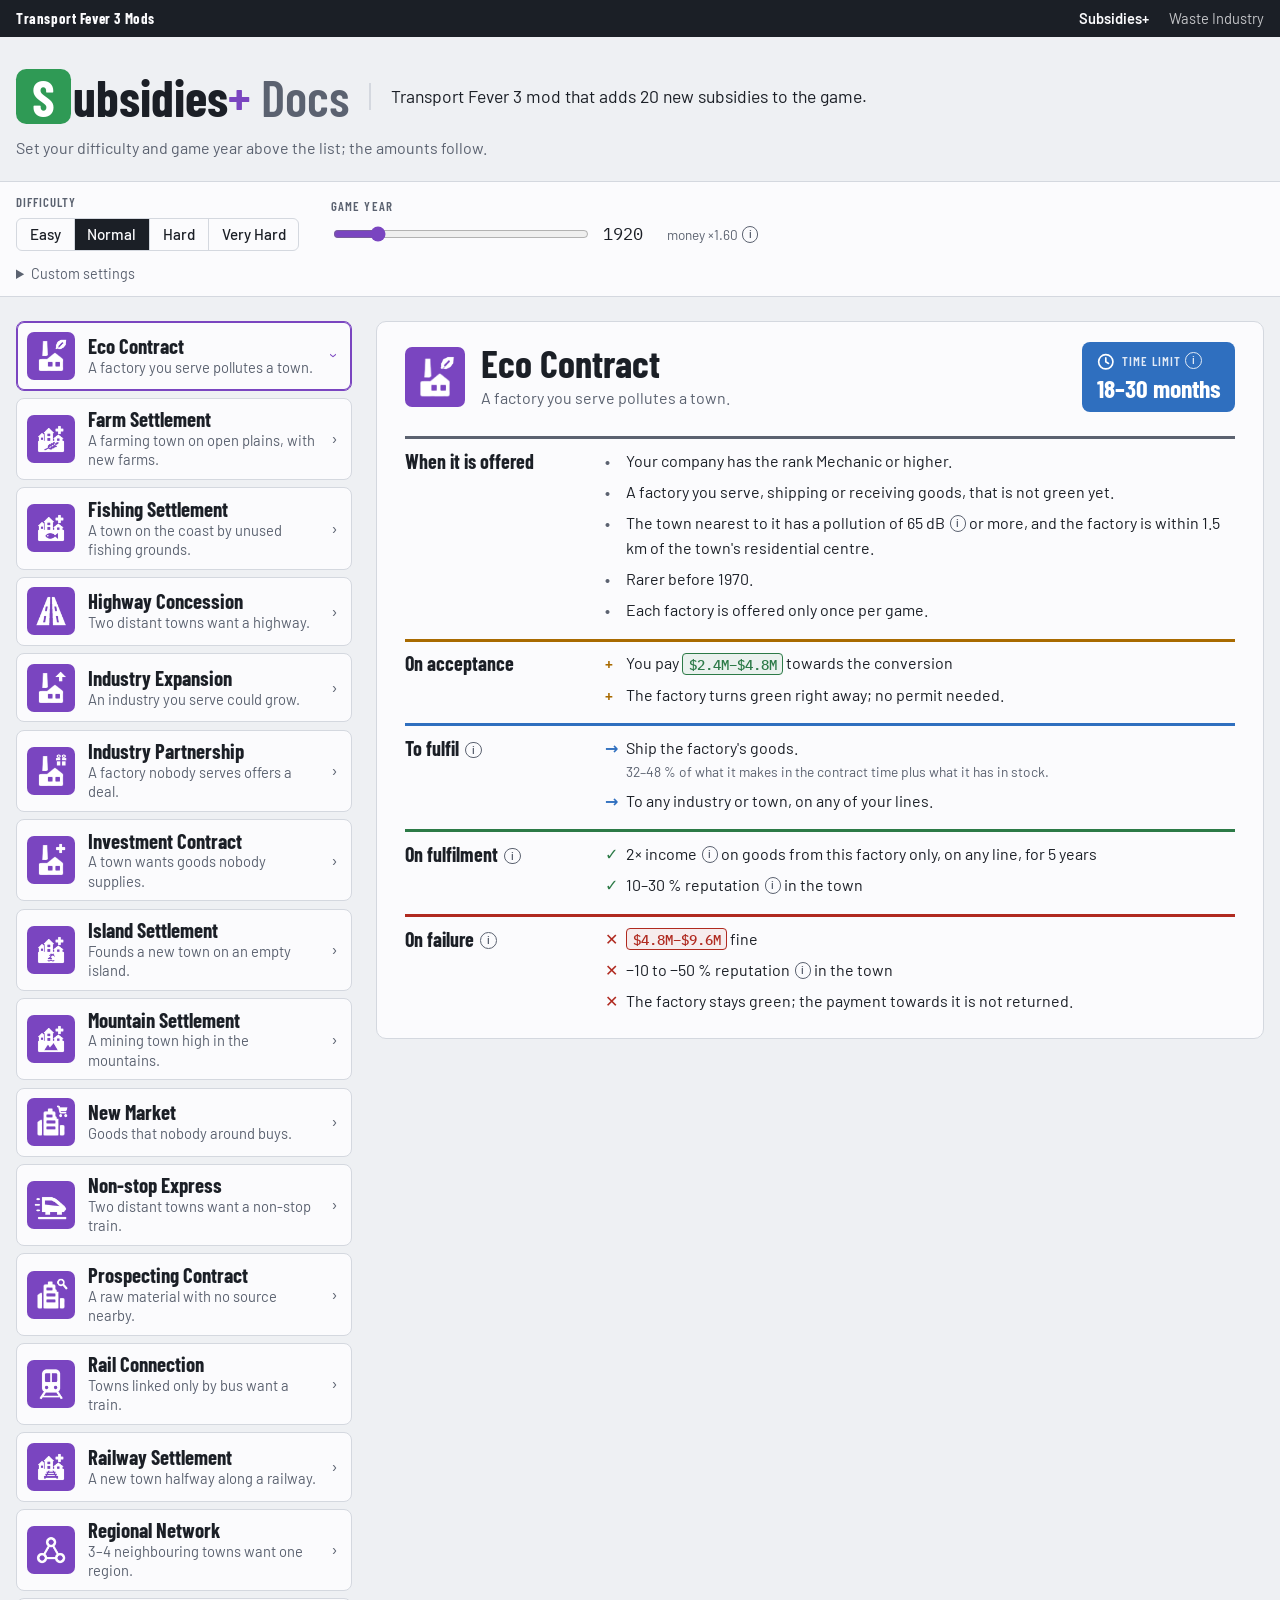
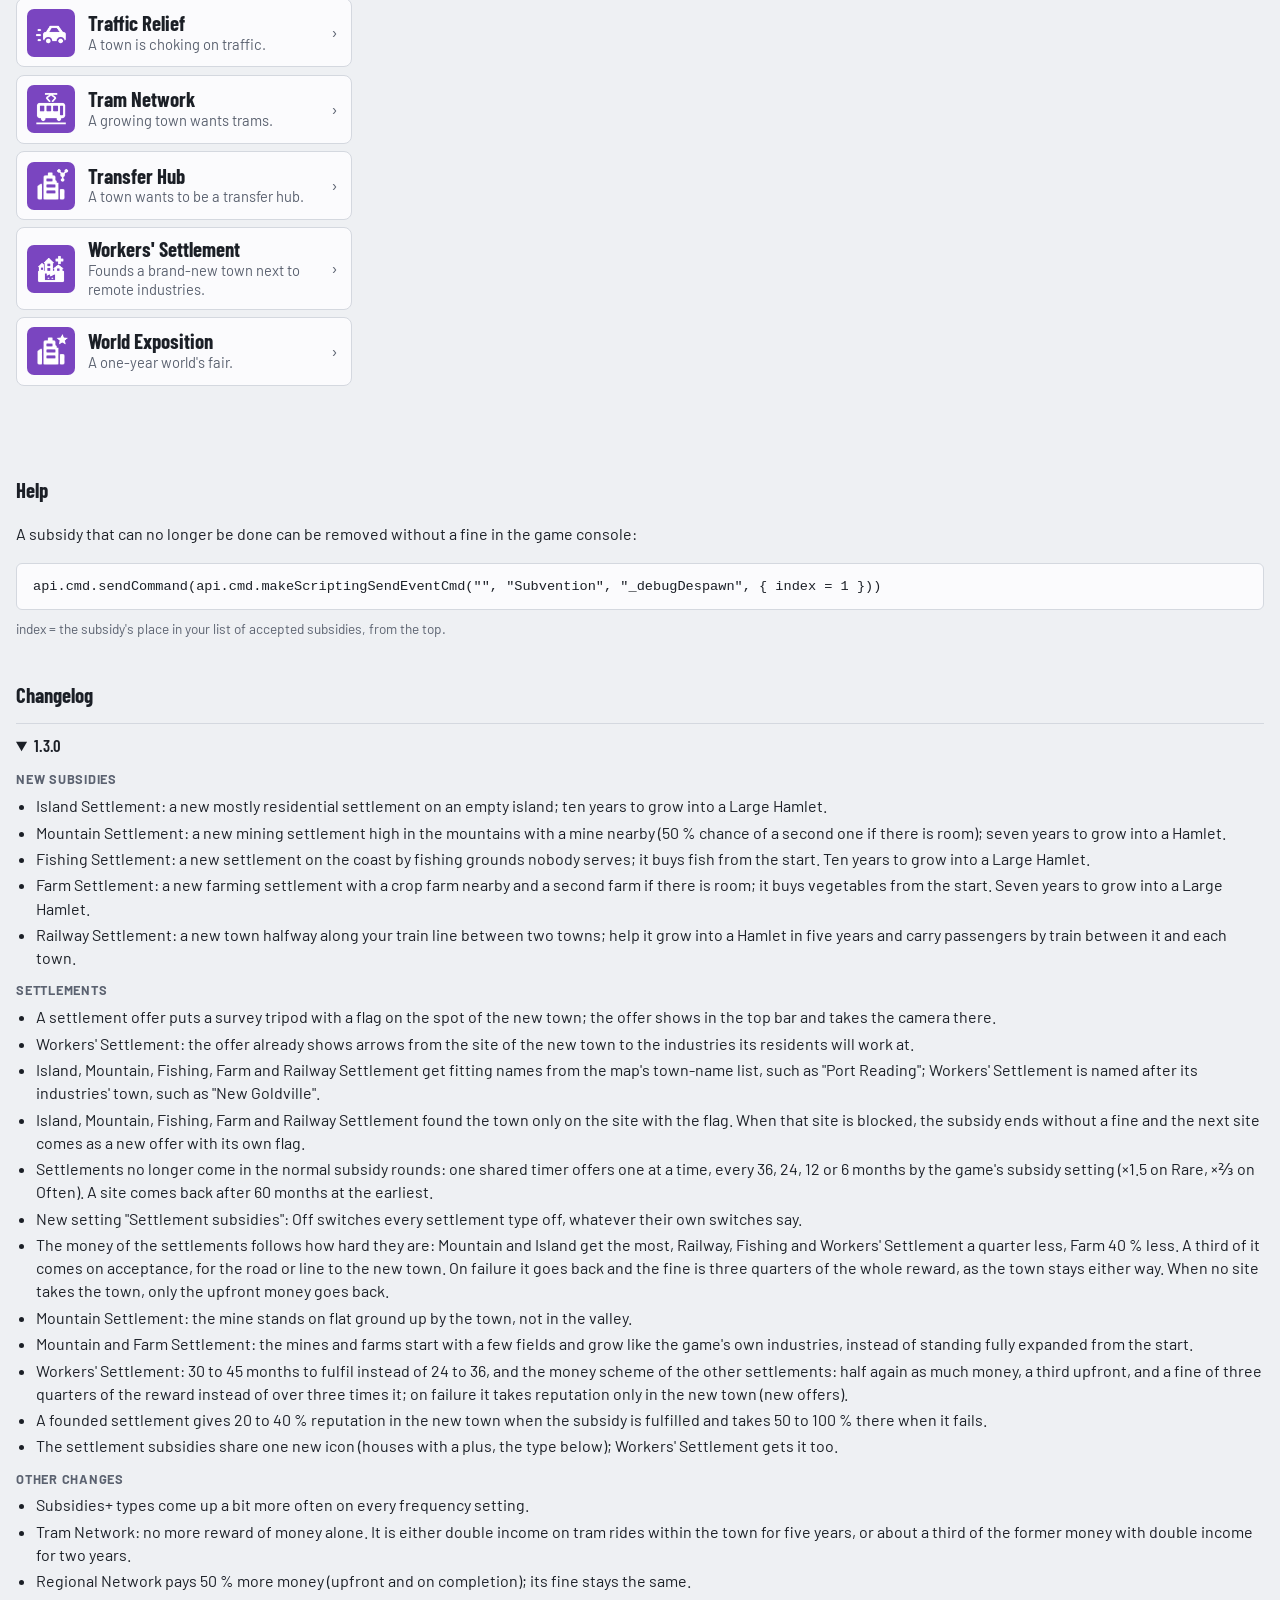
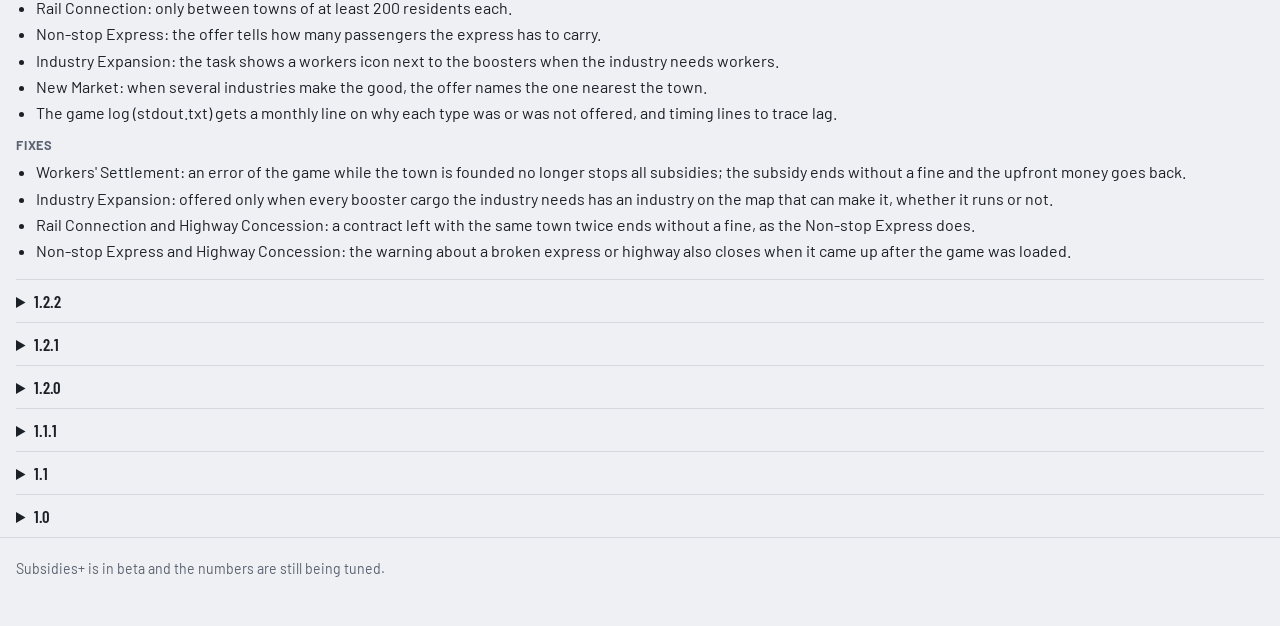
==== subsidies-plus/index.html @ a9b1219b "Subsidies+ guide: shorter texts, settlement rules as shared parts, changelog 1.3.0 tightened" ====
<!doctype html>
<html lang="en">
<head>
<meta charset="utf-8">
<meta name="viewport" content="width=device-width, initial-scale=1, viewport-fit=cover">
<style>body { margin: 0; } [hidden] { display: none !important; }</style>
<title>Subsidies+ Docs</title>
<meta name="claude:viewport-fit-sides" content="cover">
<link rel="icon" href="data:image/svg+xml,%3Csvg xmlns='http://www.w3.org/2000/svg' viewBox='0 0 64 64'%3E%3Crect width='64' height='64' rx='12' fill='%232f9a55'/%3E%3Ctext x='32' y='49' text-anchor='middle' font-family='Arial Narrow,Arial,sans-serif' font-weight='700' font-size='48' fill='%23ffffff'%3ES%3C/text%3E%3C/svg%3E">
<link rel="preconnect" href="https://fonts.googleapis.com">
<link rel="preconnect" href="https://fonts.gstatic.com" crossorigin>
<link rel="stylesheet" href="https://fonts.googleapis.com/css2?family=Barlow+Condensed:wght@600;700&family=Barlow:wght@400;500;600&family=IBM+Plex+Mono:wght@400;500&display=swap">
<style>
/* Shared look of the darthbane426 TF3 mod pages: colours, type, settings bar, tiles with details, sections,
   tips, tables, footer. build.py puts this file into every page template; each page adds its own rules after it. */
:root {
  --paper: #eef0f3;
  --panel: #fbfbfd;
  --ink: #1b1f26;
  --muted: #5b6270;
  --rule: #d4d8df;
  --tile: #7a45c0;
  --tile-ink: #ffffff;
  --task: #2f6fbf;
  --upfront: #a86a00;
  --subsidy: #2f9a55;
  --logo-bg: #2f9a55;
  --good: #2c7a47;
  --bad: #b02a20;
  --band-warn: rgba(168, 106, 0, 0.08);
  --money-bg: rgba(44, 122, 71, 0.08);
  --fine-bg: rgba(176, 42, 32, 0.07);
  --display: "Barlow Condensed", "Arial Narrow", "Roboto Condensed", sans-serif;
  --body: "Barlow", "Segoe UI", system-ui, sans-serif;
  --mono: "IBM Plex Mono", ui-monospace, "Cascadia Mono", Consolas, monospace;
}
@media (prefers-color-scheme: dark) {
  :root:not([data-theme="light"]) {
    --paper: #16191e; --panel: #20242b; --ink: #eceef1; --muted: #a3aab5; --rule: #323844;
    --tile: #8a55d2; --tile-ink: #ffffff; --task: #5c9ce6; --upfront: #f3b034; --subsidy: #60be78; --logo-bg: #3aa863; --good: #60be78; --bad: #e25656;
    --band-warn: rgba(243, 176, 52, 0.1); --money-bg: rgba(96, 190, 120, 0.12); --fine-bg: rgba(226, 86, 86, 0.12);
    color-scheme: dark;
  }
}
:root[data-theme="dark"] {
  --paper: #16191e; --panel: #20242b; --ink: #eceef1; --muted: #a3aab5; --rule: #323844;
  --tile: #8a55d2; --tile-ink: #ffffff; --task: #5c9ce6; --upfront: #f3b034; --subsidy: #60be78; --logo-bg: #3aa863; --good: #60be78; --bad: #e25656;
  --band-warn: rgba(243, 176, 52, 0.1); --money-bg: rgba(96, 190, 120, 0.12); --fine-bg: rgba(226, 86, 86, 0.12);
  color-scheme: dark;
}

body { background: var(--paper); color: var(--ink); font-family: var(--body); font-size: 1rem; line-height: 1.55; }
body::before {
  content: ""; position: fixed; inset: 0 0 auto; height: env(safe-area-inset-top, 0px); z-index: 10; background: var(--panel);
}
.wrap {
  max-width: 92rem; margin: 0 auto;
  padding-left: max(16px, env(safe-area-inset-left, 0px));
  padding-right: max(16px, env(safe-area-inset-right, 0px));
}
.num { font-family: var(--mono); font-variant-numeric: tabular-nums; font-size: 0.92em; }
/* Money as the game shows a subsidy payment: a green framed amount; a fine is framed red. */
.money {
  font-family: var(--mono); font-variant-numeric: tabular-nums; font-size: 0.9em; font-weight: 500; white-space: nowrap;
  color: var(--good); border: 1px solid var(--good); background: var(--money-bg); border-radius: 4px; padding: 0.05em 0.4em;
}
.sec.failure .money, td.fine .money { color: var(--bad); border-color: var(--bad); background: var(--fine-bg); }
.label {
  font-family: var(--display); font-weight: 600; font-size: 0.8rem; letter-spacing: 0.08em; text-transform: uppercase; color: var(--muted);
}

header.top { padding-block: 2rem 1.25rem; display: flex; flex-direction: column; gap: 0.75rem; }
.brand { display: flex; flex-wrap: wrap; align-items: center; gap: 0.5rem 1.25rem; }
.brand h1 { font-family: var(--display); font-weight: 700; font-size: clamp(2.2rem, 6vw, 3.2rem); line-height: 1; margin: 0; white-space: nowrap; display: flex; align-items: center; }
/* The logo tile is the first letter of the name. */
.brand h1 .logo {
  width: 1.08em; height: 1.08em; border-radius: 0.2em; background: var(--logo-bg); color: #ffffff; margin-right: 0.04em;
  display: grid; place-items: center; font-size: 1em; line-height: 1; flex: none;
}
.brand h1 .plus { color: var(--tile); }
.brand h1 .docs { color: var(--muted); font-weight: 600; margin-left: 0.2em; }
.brand .tagline { margin: 0; font-size: 1.1rem; color: var(--ink); max-width: 30rem; border-left: 2px solid var(--rule); padding-left: 1.25rem; }
header.top .intro { margin: 0; color: var(--muted); }
@media (max-width: 40rem) { .brand .tagline { border-left: 0; padding-left: 0; flex-basis: 100%; } }

/* Settings bar */
.settings { position: sticky; top: env(safe-area-inset-top, 0px); z-index: 5; background: var(--panel); border-block: 1px solid var(--rule); }
.settings .wrap { display: flex; flex-wrap: wrap; gap: 0.75rem 2rem; align-items: center; padding-block: 0.7rem; }
.field { display: flex; flex-direction: column; gap: 0.3rem; min-width: 0; }
.segmented { display: flex; flex-wrap: wrap; border: 1px solid var(--rule); border-radius: 6px; overflow: hidden; }
.segmented button {
  font: 500 0.95rem var(--body); color: var(--ink); background: transparent; border: 0; padding: 0.4rem 0.8rem; cursor: pointer;
  border-right: 1px solid var(--rule);
}
.segmented button:last-child { border-right: 0; }
.segmented button[aria-pressed="true"] { background: var(--ink); color: var(--panel); }
button:focus-visible, select:focus-visible, input:focus-visible, summary:focus-visible { outline: 2px solid var(--tile); outline-offset: 2px; }
.year { display: flex; align-items: center; gap: 0.75rem; }
.year input { width: min(16rem, 50vw); accent-color: var(--tile); }
.year output { font-family: var(--mono); font-size: 1.05rem; min-width: 3.2rem; }
.inflation { color: var(--muted); font-size: 0.85rem; }
details.custom { flex-basis: 100%; }
details.custom summary { cursor: pointer; color: var(--muted); font-size: 0.9rem; }
.custom-grid { display: grid; grid-template-columns: repeat(auto-fit, minmax(12rem, 1fr)); gap: 0.75rem 1.5rem; padding-block: 0.75rem 0.25rem; }
select { font: 400 0.95rem var(--body); color: var(--ink); background: var(--paper); border: 1px solid var(--rule); border-radius: 4px; padding: 0.3rem 0.4rem; }

.list-detail { padding-block: 1.5rem 3rem; display: grid; grid-template-columns: minmax(17rem, 21rem) minmax(0, 1fr); gap: 1.5rem; align-items: start; }

/* Tiles, as in the game's subsidy list */
.tiles { display: flex; flex-direction: column; gap: 0.45rem; }
@media (max-width: 52rem) {
  .list-detail { grid-template-columns: minmax(0, 1fr); }
  .tiles { display: grid; grid-template-columns: repeat(auto-fill, minmax(17rem, 1fr)); }
}
.tile {
  display: grid; grid-template-columns: auto 1fr auto; align-items: center; gap: 0.85rem;
  text-align: left; font: inherit; color: var(--ink); cursor: pointer;
  background: var(--panel); border: 1px solid var(--rule); border-radius: 8px; padding: 0.6rem 0.8rem 0.6rem 0.6rem;
}
.tile:hover { border-color: var(--tile); }
.tile[aria-expanded="true"] { border-color: var(--tile); box-shadow: inset 0 0 0 1px var(--tile); }
.icon { width: 3rem; height: 3rem; border-radius: 7px; background: var(--tile); display: grid; place-items: center; flex: none; }
.icon img { width: 2.25rem; height: 2.25rem; }
.tile .name { font-family: var(--display); font-weight: 700; font-size: 1.3rem; line-height: 1.1; display: block; }
.tile .pitch { color: var(--muted); font-size: 0.92rem; line-height: 1.3; display: block; }
.tile .chev { color: var(--muted); font-size: 1.1rem; transition: transform 150ms; }
.tile[aria-expanded="true"] .chev { transform: rotate(90deg); color: var(--tile); }
.tile-text { min-width: 0; }

/* Details of the chosen type */
.detail { min-width: 0; background: var(--panel); border: 1px solid var(--rule); border-radius: 10px; padding: 1.25rem clamp(1rem, 3vw, 1.75rem) 1.5rem; display: flex; flex-direction: column; gap: 1.5rem; scroll-margin-top: calc(var(--bar-h, 4.5rem) + 1rem); }
.detail-head { display: flex; flex-wrap: wrap; gap: 1rem; align-items: center; }
.detail-head .title { flex: 1 1 14rem; min-width: 0; }
.detail-head .icon { width: 3.75rem; height: 3.75rem; }
.detail-head .icon img { width: 2.8rem; height: 2.8rem; }
.detail-head h2 { font-family: var(--display); font-weight: 700; font-size: clamp(1.8rem, 4.5vw, 2.4rem); line-height: 1; margin: 0; }
.detail-head p { margin: 0.25rem 0 0; color: var(--muted); }
.sample-note { color: var(--muted); font-size: 0.9rem; margin: 0; }

/* One block per row: its title on the left, the items on the right; stacked on narrow screens. */
.sections { display: flex; flex-direction: column; gap: 1rem; }
.sec { min-width: 0; border-top: 3px solid var(--sec); padding-top: 0.6rem; display: grid; grid-template-columns: 11rem minmax(0, 1fr); column-gap: 1.5rem; align-items: start; }
.sec > ul, .sec > .note { grid-column: 2; }
@media (max-width: 40rem) { .sec { grid-template-columns: minmax(0, 1fr); } .sec > ul, .sec > .note { grid-column: 1; } .sec h3 { grid-row: auto; } }
.sec h3 { font-family: var(--display); font-weight: 700; font-size: 1.25rem; line-height: 1.25; margin: 0 0 0.5rem; grid-row: 1 / span 3; }
.sec ul { margin: 0; padding: 0; list-style: none; display: flex; flex-direction: column; gap: 0.4rem; }
.sec li { padding-left: 1.3rem; position: relative; }
.sec li::before { position: absolute; left: 0; font-weight: 600; }
.sec .or { font-family: var(--display); font-weight: 600; font-size: 0.8rem; letter-spacing: 0.08em; text-transform: uppercase; color: var(--muted); padding-left: 0; }
/* (i) buttons with their explanation, shown on hover, focus or tap. */
.tip { position: relative; display: inline-block; margin-left: 0.3em; vertical-align: 0.12em; text-transform: none; letter-spacing: 0; }
.tip-btn {
  width: 1.05rem; height: 1.05rem; padding: 0; border-radius: 50%; border: 1px solid currentColor; background: transparent;
  color: var(--muted); font: 600 0.68rem/1 var(--body); cursor: help; display: grid; place-items: center;
}
.tip-text {
  display: none; position: absolute; z-index: 20; left: -0.5rem; top: calc(100% + 6px); width: max-content; max-width: min(20rem, 80vw);
  background: var(--ink); color: var(--panel); padding: 0.5rem 0.7rem; border-radius: 6px;
  font: 400 0.85rem/1.4 var(--body); white-space: normal; box-shadow: 0 4px 14px rgba(0, 0, 0, 0.25);
}
.tip.end .tip-text { left: auto; right: -0.5rem; }
.tip:hover .tip-text, .tip:focus-within .tip-text { display: block; }
/* A warning box between the blocks. */
.important { border: 1px solid var(--upfront); border-left-width: 4px; border-radius: 6px; padding: 0.7rem 1rem; background: var(--band-warn); }
.important h3 { font-family: var(--display); font-weight: 700; font-size: 1.1rem; letter-spacing: 0.06em; text-transform: uppercase; color: var(--upfront); margin: 0 0 0.25rem; }
.important p { margin: 0; }
.important ul { margin: 0.35rem 0 0.5rem; padding-left: 1.2rem; display: flex; flex-direction: column; gap: 0.15rem; }
.sec small, .sec .note { color: var(--muted); font-size: 0.86rem; display: block; }
.sec .note { margin-top: 0.5rem; }

.extra h3 { font-family: var(--display); font-weight: 700; font-size: 1.25rem; margin: 0 0 0.35rem; }
.extra .hint { color: var(--muted); font-size: 0.92rem; margin: 0 0 0.75rem; max-width: 44rem; }
.table-scroll { overflow-x: auto; border: 1px solid var(--rule); border-radius: 6px; background: var(--paper); }
table { border-collapse: collapse; width: 100%; min-width: 34rem; }
th, td { text-align: right; padding: 0.5rem 0.8rem; border-bottom: 1px solid var(--rule); white-space: nowrap; }
th:first-child, td:first-child { text-align: left; }
thead th { font-family: var(--display); font-weight: 600; letter-spacing: 0.06em; text-transform: uppercase; font-size: 0.82rem; color: var(--muted); }
tbody tr:last-child td { border-bottom: 0; }
td .sub { display: block; color: var(--muted); font-size: 0.8rem; }

footer { border-top: 1px solid var(--rule); padding-block: 1.25rem 2.5rem; color: var(--muted); font-size: 0.88rem; }
footer p { margin: 0 0 0.4rem; max-width: 48rem; }

@media (prefers-reduced-motion: reduce) { .tile .chev { transition: none; } }

/* Site navigation between the mod pages */
.site-nav { background: var(--ink); color: var(--panel); font-size: 0.92rem; }
.site-nav .wrap { display: flex; flex-wrap: wrap; align-items: center; gap: 0.25rem 1.25rem; padding-block: 0.45rem; }
.site-nav a { color: inherit; text-decoration: none; opacity: 0.75; }
.site-nav a:hover, .site-nav a:focus-visible { opacity: 1; text-decoration: underline; }
.site-nav a[aria-current="page"] { opacity: 1; font-weight: 600; }
.site-nav .home { font-family: var(--display); font-weight: 700; letter-spacing: 0.04em; opacity: 1; margin-right: auto; }

/* Badge of a mod that is not released yet (overview card, guide header). */
.soon { display: inline-block; padding: 0.2em 0.6em; border-radius: 6px; background: #f3b034; color: #1b1f26;
  font-family: var(--display); font-weight: 700; font-size: 0.85rem; letter-spacing: 0.06em; text-transform: uppercase;
  line-height: 1.2; vertical-align: middle; }

/* Changelog at the end of a mod page: one folding block per version, the newest open. */
.changelog { margin-top: 2.5rem; }
.changelog h2 { font-family: var(--display); font-size: 1.3rem; margin: 0 0 0.75rem; }
.changelog details { border-top: 1px solid var(--rule); padding: 0.5rem 0; }
.changelog summary { cursor: pointer; font-family: var(--display); font-weight: 600; font-size: 1.05rem; }
.changelog h4 { margin: 0.75rem 0 0.25rem; font-size: 0.8rem; letter-spacing: 0.06em; text-transform: uppercase; color: var(--muted); }
.changelog ul { margin: 0.25rem 0 0.5rem; padding-left: 1.25rem; }
.changelog li { margin: 0.2rem 0; line-height: 1.45; }
/* Layout: sticky settings bar; the subsidy tiles in a left column like the in-game list, the chosen one's
   details on the right. On narrow screens the list comes first and the details below it. */
.sec.offer { --sec: var(--muted); }
.sec.accept { --sec: var(--upfront); }
.sec.task { --sec: var(--task); }
.sec.complete { --sec: var(--good); }
.sec.failure { --sec: var(--bad); }
/* The contract time: a blue box in the right corner of the details. */
.time-limit {
  margin-left: auto; display: grid; grid-template-columns: auto 1fr; align-items: center; gap: 0.15rem 0.5rem;
  background: #2f6fbf; color: #ffffff; border-radius: 8px; padding: 0.6rem 0.9rem; max-width: 15rem;
}
.time-limit svg { width: 1.1rem; height: 1.1rem; }
.time-limit .label { color: rgba(255, 255, 255, 0.85); }
.time-limit .time { grid-column: 1 / -1; font-family: var(--display); font-weight: 700; font-size: 1.6rem; line-height: 1.1; }
.time-limit small { grid-column: 1 / -1; font-size: 0.82rem; line-height: 1.3; opacity: 0.9; }
.sec.offer li::before { content: "•"; color: var(--muted); }
.sec.accept li::before { content: "+"; color: var(--upfront); }
.sec.task li::before { content: "→"; color: var(--task); }
.sec.complete li::before { content: "✓"; color: var(--good); }
.sec.failure li::before { content: "✕"; color: var(--bad); }
/* One card per reward of a choice, stacked, "or" between them. */
.sec li.options { padding-left: 0; display: flex; flex-direction: column; align-items: stretch; gap: 0.35rem; }
.sec li.options::before { content: none; }
.option { min-width: 0; border: 1px solid var(--rule); border-radius: 6px; padding: 0.55rem 0.75rem; background: var(--paper); }
.option ul { gap: 0.3rem; }
.sec li.options > .or { padding-left: 0.75rem; }
.sec .or::before { content: none; }
.time-limit .tip-btn { color: inherit; }
.lanes-sign { display: inline-flex; gap: 3px; vertical-align: -0.1em; margin-right: 0.35rem; }
.lanes-sign span { width: 4px; height: 0.95rem; background: var(--task); border-radius: 1px; }
.help pre { margin: 0.5rem 0; padding: 0.75rem 1rem; overflow-x: auto; background: var(--panel); border: 1px solid var(--rule); border-radius: 6px; font-size: 0.85rem; }
.help .note { display: block; color: var(--muted); font-size: 0.85rem; }
</style>
</head>
<body>


<nav class="site-nav" aria-label="Mods"><div class="wrap"><a class="home" href="../">Transport Fever 3 Mods</a><a href="../subsidies-plus/" aria-current="page">Subsidies+</a><a href="../waste-industry/">Waste Industry</a></div></nav>

<header class="top wrap">
  <div class="brand">
    <h1 aria-label="Subsidies+ Docs"><span class="logo" aria-hidden="true">S</span><span aria-hidden="true">ubsidies<span class="plus">+</span><span class="docs">Docs</span></span></h1>
    <p class="tagline">Transport Fever 3 mod that adds 20 new subsidies to the game.</p>
  </div>
  <p class="intro">Set your difficulty and game year above the list; the amounts follow.</p>
</header>

<div class="settings" role="region" aria-label="Game settings">
  <div class="wrap">
    <div class="field">
      <span class="label" id="difficulty-label">Difficulty</span>
      <div class="segmented" role="group" aria-labelledby="difficulty-label" id="difficulty"></div>
    </div>
    <div class="field">
      <label class="label" for="year">Game year</label>
      <div class="year">
        <input type="range" id="year" min="1900" max="2030" step="1" value="1920">
        <output id="year-out" for="year">1920</output>
        <span class="inflation"><span id="inflation"></span><span id="inflation-tip"></span></span>
      </div>
    </div>
    <details class="custom" id="custom">
      <summary>Custom settings</summary>
      <div class="custom-grid">
        <div class="field"><span class="label">Subsidy risk<span id="risk-tip"></span></span><select id="risk" aria-label="Subsidy risk"></select></div>
        <label class="field"><span class="label">Infrastructure cost</span><select id="infraCost"></select></label>
        <label class="field"><span class="label">Infrastructure upkeep</span><select id="infraMaint"></select></label>
        <label class="field"><span class="label">Industry productivity</span><select id="productivity"></select></label>
      </div>
    </details>
  </div>
</div>

<main class="wrap list-detail">
  <div class="tiles" id="tiles"></div>
  <article class="detail" id="detail" aria-live="polite"></article>
</main>

<section class="wrap changelog help" id="help">
  <h2>Help</h2>
  <p>A subsidy that can no longer be done can be removed without a fine in the game console:</p>
  <pre><code>api.cmd.sendCommand(api.cmd.makeScriptingSendEventCmd("", "Subvention", "_debugDespawn", { index = 1 }))</code></pre>
  <span class="note">index = the subsidy's place in your list of accepted subsidies, from the top.</span>
</section>

<section class="wrap changelog" id="changelog"><h2>Changelog</h2><details id="v1-3-0" open><summary>1.3.0</summary><h4>New subsidies</h4><ul><li>Island Settlement: a new mostly residential settlement on an empty island; ten years to grow into a Large Hamlet.</li><li>Mountain Settlement: a new mining settlement high in the mountains with a mine nearby (50 % chance of a second one if there is room); seven years to grow into a Hamlet.</li><li>Fishing Settlement: a new settlement on the coast by fishing grounds nobody serves; it buys fish from the start. Ten years to grow into a Large Hamlet.</li><li>Farm Settlement: a new farming settlement with a crop farm nearby and a second farm if there is room; it buys vegetables from the start. Seven years to grow into a Large Hamlet.</li><li>Railway Settlement: a new town halfway along your train line between two towns; help it grow into a Hamlet in five years and carry passengers by train between it and each town.</li></ul><h4>Settlements</h4><ul><li>A settlement offer puts a survey tripod with a flag on the spot of the new town; the offer shows in the top bar and takes the camera there.</li><li>Workers&#x27; Settlement: the offer already shows arrows from the site of the new town to the industries its residents will work at.</li><li>Island, Mountain, Fishing, Farm and Railway Settlement get fitting names from the map&#x27;s town-name list, such as &quot;Port Reading&quot;; Workers&#x27; Settlement is named after its industries&#x27; town, such as &quot;New Goldville&quot;.</li><li>Island, Mountain, Fishing, Farm and Railway Settlement found the town only on the site with the flag. When that site is blocked, the subsidy ends without a fine and the next site comes as a new offer with its own flag.</li><li>Settlements no longer come in the normal subsidy rounds: one shared timer offers one at a time, every 36, 24, 12 or 6 months by the game&#x27;s subsidy setting (×1.5 on Rare, ×⅔ on Often). A site comes back after 60 months at the earliest.</li><li>New setting &quot;Settlement subsidies&quot;: Off switches every settlement type off, whatever their own switches say.</li><li>The money of the settlements follows how hard they are: Mountain and Island get the most, Railway, Fishing and Workers&#x27; Settlement a quarter less, Farm 40 % less. A third of it comes on acceptance, for the road or line to the new town. On failure it goes back and the fine is three quarters of the whole reward, as the town stays either way. When no site takes the town, only the upfront money goes back.</li><li>Mountain Settlement: the mine stands on flat ground up by the town, not in the valley.</li><li>Mountain and Farm Settlement: the mines and farms start with a few fields and grow like the game&#x27;s own industries, instead of standing fully expanded from the start.</li><li>Workers&#x27; Settlement: 30 to 45 months to fulfil instead of 24 to 36, and the money scheme of the other settlements: half again as much money, a third upfront, and a fine of three quarters of the reward instead of over three times it; on failure it takes reputation only in the new town (new offers).</li><li>A founded settlement gives 20 to 40 % reputation in the new town when the subsidy is fulfilled and takes 50 to 100 % there when it fails.</li><li>The settlement subsidies share one new icon (houses with a plus, the type below); Workers&#x27; Settlement gets it too.</li></ul><h4>Other changes</h4><ul><li>Subsidies+ types come up a bit more often on every frequency setting.</li><li>Tram Network: no more reward of money alone. It is either double income on tram rides within the town for five years, or about a third of the former money with double income for two years.</li><li>Regional Network pays 50 % more money (upfront and on completion); its fine stays the same.</li><li>Rail Connection: only between towns of at least 200 residents each.</li><li>Non-stop Express: the offer tells how many passengers the express has to carry.</li><li>Industry Expansion: the task shows a workers icon next to the boosters when the industry needs workers.</li><li>New Market: when several industries make the good, the offer names the one nearest the town.</li><li>The game log (stdout.txt) gets a monthly line on why each type was or was not offered, and timing lines to trace lag.</li></ul><h4>Fixes</h4><ul><li>Workers&#x27; Settlement: an error of the game while the town is founded no longer stops all subsidies; the subsidy ends without a fine and the upfront money goes back.</li><li>Industry Expansion: offered only when every booster cargo the industry needs has an industry on the map that can make it, whether it runs or not.</li><li>Rail Connection and Highway Concession: a contract left with the same town twice ends without a fine, as the Non-stop Express does.</li><li>Non-stop Express and Highway Concession: the warning about a broken express or highway also closes when it came up after the game was loaded.</li></ul></details><details id="v1-2-2"><summary>1.2.2</summary><ul><li>Non-stop Express, Rail Connection, Highway Concession: a contract that ended up with the same town twice is now repaired back to its two towns instead of being ended; also contracts from saves already affected.</li></ul></details><details id="v1-2-1"><summary>1.2.1</summary><ul><li>Fixed a crash when opening a Non-stop Express subsidy that showed the same town twice; such a contract now ends without a fine.</li></ul></details><details id="v1-2-0"><summary>1.2.0</summary><ul><li>Larger subsidy types now unlock with your company rank: most from Mechanic, the biggest ones (Workers&#x27; Settlement, World Exposition, Non-stop Express, Highway Concession) from Coordinator. New companies get more of the game&#x27;s easier subsidies.</li><li>Delivery contracts no longer stop counting after an invalid delivery event.</li><li>Income bonuses of several subsidies no longer cancel each other out.</li><li>New Market: in a small town whose district asks for nothing yet, the delivery target now follows the town&#x27;s size.</li><li>Eco Contract: now offered only near towns whose pollution really reaches 65 dB; before, almost every town qualified.</li><li>Highway Concession: a finished highway is no longer missed when two exits lead into the same access road.</li><li>Industry Partnership: two partnerships with the same factory each keep their perk; the first one ending no longer takes the second one&#x27;s perk.</li><li>Industry Partnership, Eco Contract, Industry Expansion: the game no longer closes the contract&#x27;s factory while the contract runs.</li><li>Industry Partnership, Eco Contract, Industry Expansion: accepting one at some factories no longer crashes the game.</li></ul></details><details id="v1-1-1"><summary>1.1.1</summary><ul><li>New Market: no longer offered for a district that already asks for three kinds of goods.</li></ul></details><details id="v1-1"><summary>1.1</summary><ul><li>New subsidy: Non-stop Express, a train with stops only in two distant towns.</li><li>New subsidy: Highway Concession, a highway between two distant towns, paid monthly for 12 years.</li><li>New subsidy: Industry Partnership, an unserved factory pays with better vehicles.</li><li>New docs page with the full rules of every subsidy.</li><li>Investment Contract: goods from the new factory now count (they did not count at all before).</li><li>Eco Contract: goods carried through a warehouse count once.</li><li>Targets now follow what the factory can make and what the town takes in; rewards and fines grow with the target.</li><li>Prospecting Contract pays less, as it is the easier job.</li><li>Regional Network: every pair of towns has its own goal and progress bar; part of the money comes on acceptance.</li><li>Workers&#x27; Settlement: part of the money comes on acceptance.</li><li>New Market: only one per town at a time.</li><li>Subsidies now show at the industry window and on the map for Eco Contract, Industry Partnership and Industry Expansion.</li><li>Passenger subsidies show their target in the task row.</li><li>Shorter offer texts.</li></ul></details><details id="v1-0"><summary>1.0</summary><ul><li>First beta release.</li></ul></details></section>

<footer class="wrap">
  <p>Subsidies+ is in beta and the numbers are still being tuned.</p>
</footer>

<script>
const ICONS = {
"eco_contract": "[data-uri]",
"farm_town": "[data-uri]",
"fishing_town": "[data-uri]",
"highway_concession": "[data-uri]",
"industry_expansion": "[data-uri]",
"industry_partnership": "[data-uri]",
"intercity_express": "[data-uri]",
"investment_contract": "[data-uri]",
"island_town": "[data-uri]",
"junction_town": "[data-uri]",
"mountain_town": "[data-uri]",
"new_market": "[data-uri]",
"prospecting_contract": "[data-uri]",
"rail_connection": "[data-uri]",
"regional_network": "[data-uri]",
"traffic_relief": "[data-uri]",
"tram_network": "[data-uri]",
"transfer_hub": "[data-uri]",
"workers_settlement": "[data-uri]",
"world_exposition": "[data-uri]"
};

// Constants of the mod and the game; a generator can later fill this object from the scripts.
const MOD = {
  moneyStep: 75000, // 0.75 x 100 000, the step of the base subsidies (subsidies_plus_util scaleMoney)
  inflation: { fromYear: 1900, toYear: 2000, from: 1, to: 4 }, // finances_util.scaleWithInflation
  costYearCurve: [[1900, 1], [1920, 1.5], [1940, 2.2], [1960, 3.2], [1980, 4], [2000, 5], [2020, 6]], // treeCostYearMultipliers
  presets: [
    { id: "easy", label: "Easy", risk: 0, infraCost: 0.5, infraMaint: 0.5, productivity: 1.5 },
    { id: "normal", label: "Normal", risk: 1, infraCost: 1, infraMaint: 1, productivity: 1 },
    { id: "hard", label: "Hard", risk: 2, infraCost: 1.25, infraMaint: 1.25, productivity: 0.75 },
    { id: "veryhard", label: "Very Hard", risk: 3, infraCost: 1.5, infraMaint: 1.5, productivity: 0.5 },
  ],
  scales: [0.5, 0.75, 1, 1.25, 1.5],
  productivities: [0.5, 0.75, 1, 1.5, 2],
  townDeliveryShare: [0.25, 0.4, 0.5, 0.6], // of what the town takes in during the contract, +-20 %
  minDelivery: 10,
  minRewardShare: 0.25,
  investment: {
    workMonths: [24, 36],
    travelMonthsMax: 24,
    referenceUnits: [90, 300, 370, 450],
    // A new factory's yearly output at industry productivity 1 (measured 48 to 225 at 0.75).
    factoryOutput: [64, 300],
    rewards: [
      { money: [85, 115], townExperience: [20, 100] },
      { incomeBoostMonths: 60, townExperience: [20, 100] },
      { money: [40, 55], incomeBoostMonths: 24 },
    ],
    fine: [40, 80],
    factoryCostByTier: [500000, 1500000, 4000000],
    factoryCostFactor: 2,
    reputation: [20, 50],
  },
  highway: {
    minResidents: 1000,
    minDistance: 5000,
    contractMonths: [36, 60],
    accessMaxLength: 1000,
    maxDetour: 1.5,
    graceDays: 30,
    lanes: [[0, 1], [2000, 2], [4000, 3]],
    buildPerMetreAndLane: 39,
    upkeepPerMetreAndLane: 78,
    margin: 1.2,
    years: 12,
    townExperience: [25, 50],
    distances: [5000, 8000, 12000, 16000, 20000],
    fine: [40, 80],
    reputation: [10, 40],
  },
};

// Tiles sorted by name. rules() gives the four blocks of a type for the current settings; extra()
// adds a chart or table below them. rank is the company rank from which the type is offered.
const TYPES = [
  { id: "investment_contract", rank: "Mechanic", name: "Investment Contract", pitch: "A town wants goods nobody supplies.", rules: investmentRules, extra: investmentExtra },
  { id: "prospecting_contract", rank: "Mechanic", name: "Prospecting Contract", pitch: "A raw material with no source nearby.", rules: prospectingRules },
  { id: "regional_network", rank: "Mechanic", name: "Regional Network", pitch: "3–4 neighbouring towns want one region.", rules: regionalRules },
  { id: "eco_contract", rank: "Mechanic", name: "Eco Contract", pitch: "A factory you serve pollutes a town.", rules: ecoRules },
  { id: "rail_connection", name: "Rail Connection", pitch: "Towns linked only by bus want a train.", rules: railRules },
  { id: "tram_network", name: "Tram Network", pitch: "A growing town wants trams.", rules: tramRules },
  { id: "industry_expansion", name: "Industry Expansion", pitch: "An industry you serve could grow.", rules: expansionRules },
  { id: "traffic_relief", rank: "Mechanic", name: "Traffic Relief", pitch: "A town is choking on traffic.", rules: trafficRules },
  { id: "workers_settlement", rank: "Coordinator", name: "Workers' Settlement", pitch: "Founds a brand-new town next to remote industries.", rules: settlementRules },
  { id: "new_market", name: "New Market", pitch: "Goods that nobody around buys.", rules: marketRules },
  { id: "transfer_hub", rank: "Mechanic", name: "Transfer Hub", pitch: "A town wants to be a transfer hub.", rules: hubRules },
  { id: "world_exposition", rank: "Coordinator", name: "World Exposition", pitch: "A one-year world's fair.", rules: expositionRules },
  { id: "intercity_express", rank: "Coordinator", name: "Non-stop Express", pitch: "Two distant towns want a non-stop train.", rules: expressRules },
  { id: "highway_concession", rank: "Coordinator", name: "Highway Concession", pitch: "Two distant towns want a highway.", rules: highwayRules, extra: highwayExtra },
  { id: "industry_partnership", rank: "Mechanic", name: "Industry Partnership", pitch: "A factory nobody serves offers a deal.", rules: partnershipRules },
  { id: "island_town", rank: "Coordinator", name: "Island Settlement", pitch: "Founds a new town on an empty island.", rules: islandRules },
  { id: "mountain_town", rank: "Coordinator", name: "Mountain Settlement", pitch: "A mining town high in the mountains.", rules: mountainRules },
  { id: "fishing_town", rank: "Coordinator", name: "Fishing Settlement", pitch: "A town on the coast by unused fishing grounds.", rules: fishingRules },
  { id: "farm_town", rank: "Coordinator", name: "Farm Settlement", pitch: "A farming town on open plains, with new farms.", rules: farmRules },
  { id: "junction_town", rank: "Coordinator", name: "Railway Settlement", pitch: "A new town halfway along a railway.", rules: junctionRules },
].sort((a, b) => a.name.localeCompare(b.name, "en"));

const state = { ...MOD.presets[1], year: 1920, open: TYPES[0].id };

const clamp = (v, lo, hi) => Math.min(hi, Math.max(lo, v));
const inflationAt = year => {
  const f = MOD.inflation;
  return clamp(f.from + (f.to - f.from) * (year - f.fromYear) / (f.toYear - f.fromYear), f.from, f.to);
};
const costCurveAt = year => {
  const c = MOD.costYearCurve;
  if (year <= c[0][0]) return c[0][1];
  for (let i = 1; i < c.length; i++) {
    if (year <= c[i][0]) {
      const [y0, v0] = c[i - 1], [y1, v1] = c[i];
      return v0 + (v1 - v0) * (year - y0) / (y1 - y0);
    }
  }
  return c[c.length - 1][1];
};
// Money in subsidy steps, as the game books it: inflation, rounded up to 10 000.
const stepsToMoney = steps => Math.ceil(inflationAt(state.year) * MOD.moneyStep * steps / 10000) * 10000;

const fmtMoney = v => {
  if (v >= 1e6) return "$" + (v / 1e6).toFixed(v >= 1e7 ? 1 : 2).replace(/\.?0+$/, "") + "M";
  return "$" + Math.round(v).toLocaleString("en-US");
};
const fmtRange = (a, b) => a === b ? fmtMoney(a) : `${fmtMoney(a)}–${fmtMoney(b)}`;
const fmtInt = v => Math.round(v).toLocaleString("en-US");
const money = (a, b) => `<span class="money">${fmtRange(a, b)}</span>`;
// Money of a step range, times a share (an upfront third, a reward factor).
const steps = (a, b, share = 1) => money(stepsToMoney(a) * share, stepsToMoney(b) * share);
const n = v => `<span class="num">${fmtInt(v)}</span>`;
// The contract time, shown as its own row at the end of the task block.
const timeLimit = (a, b, note) => ({ time: a === b ? `${a} months` : `${a}–${b} months`, note });
const timeYears = (months, note) => ({ time: years(months), note });
const pct = v => `${Math.round(v * 100)} %`;
const byRisk = table => table[state.risk];
const years = m => m % 12 === 0 ? `${m / 12} year${m === 12 ? "" : "s"}` : `${m} months`;
const el = id => document.getElementById(id);
// Parts of one reward that come together.
const both = (...parts) => ({ parts });
// Rewards of which one is picked per offer, each a string or both(...), shown as cards side by side.
const choice = (...options) => ({ options: options.map(o => o.parts || [o]) });
const icon = id => `<span class="icon"><img src="${ICONS[id]}" alt=""></span>`;

// How the money of a reward follows the target: in full from ref units, in proportion below, at least a quarter.
const scaledMoney = ref => `Full money from a target of ${fmtInt(ref)} units; less in proportion below, at least a quarter.`;
const XP_TOWN = "20–100 % level progress in the town";
const XP_EACH = "25–50 % level progress in each town";
const DIFFICULTY_FREE = "None of these amounts change with difficulty.";

// A share by risk with the variation of an offer (±20 % of it), as a range ("16–24 %").
const shareRange = share => `${Math.round(share * 80)}–${Math.round(share * 120)} %`;
// A target from residents: share by risk, clamped.
const ridesTarget = (shareTable, min, max, of) =>
  `${shareRange(byRisk(shareTable))} of ${of}, at least ${n(min)}, at most ${n(max)}`;
// A target from what can be delivered: share by risk of possible units.
const workShare = () => shareRange(byRisk(MOD.townDeliveryShare));

// The three reward sets of the base subsidies, one picked per offer. income: what the 2× income applies to.
function rewardVariants(set, income, { share = 1, xp = XP_TOWN } = {}) {
  const sets = {
    base: [{ money: [50, 150], xp: true }, { boost: 60, xp: true }, { money: [27, 67], boost: 24 }],
    work: [{ money: [85, 115], xp: true }, { boost: 60, xp: true }, { money: [40, 55], boost: 24 }],
  };
  return [choice(...sets[set].map(v => {
    const parts = [];
    if (v.money) parts.push(steps(v.money[0], v.money[1], share));
    if (v.boost) parts.push(`2× income ${income} for ${years(v.boost)}`);
    if (v.xp && xp) parts.push(xp);
    return both(...parts);
  }))];
}

// Explanations behind the (i) buttons. Terms in a list get theirs automatically (annotate).
const TIP = {
  ranges: "Each offer rolls its own values within these ranges. The offer window in the game shows the exact numbers before you accept.",
  time: "Counts from the day you accept. The contract is fulfilled the moment the task is done, not at the end of the time.",
  level: "Experience towards the town's next level, as in the base game's subsidies: 100 % is a whole level, and more carries into the next one.",
  reputation: "Your reputation in the town, from 0 to 100 %. A loss takes these points off, down to 0 at most. A gain makes up for earlier losses, up to 100 %.",
  income: "The income of the rides or goods named here is doubled for that time.",
  upfront: "Paid when you accept, and yours to keep when you fulfil the contract. If you fail, you pay it back on top of the fine.",
  inflation: "Inflation of the game year: ×1 in 1900, ×4 from 2000. Highway payments stay the same.",
  risk: "The game's subsidy risk setting. A higher risk asks for bigger targets.",
  pollution: "The game's pollution scale, which runs from 60 to 74 dB.",
  booster: "Extra supplies that raise its production, listed under Boosters in the industry window.",
  timer: "The Subsidies+ frequency stretches it: ×1.5 on Rare, ×⅔ on Often. It rests while the game's subsidies are paused. The mod setting Settlement subsidies: Off turns all settlements off.",
  choice: "One of these, picked at random per offer.",
};
// An (i) button that shows text on hover, focus or tap; end: opens to the left, for buttons near the right edge.
const tip = (text, end) => `<span class="tip${end ? " end" : ""}"><button type="button" class="tip-btn" aria-label="Explain">i</button><span class="tip-text" role="tooltip">${text}</span></span>`;
const TERMS = [[/level progress/, TIP.level], [/reputation/, TIP.reputation], [/2× income/, TIP.income], [/upfront money/i, TIP.upfront]];
// Adds the (i) of each term after its first mention in a line. Tooltips go in as placeholders first, so a term
// inside an explanation is not annotated again.
function annotate(html) {
  const inserted = [];
  for (const [re, text] of TERMS) {
    html = html.replace(re, m => { inserted.push(tip(text)); return `${m}\u0000${inserted.length - 1}\u0000`; });
  }
  return html.replace(/\u0000(\d+)\u0000/g, (_, i) => inserted[Number(i)]);
}

const CLOCK = `<svg viewBox="0 0 16 16" aria-hidden="true"><circle cx="8" cy="8" r="6.5" fill="none" stroke="currentColor" stroke-width="1.5"/><path d="M8 4.5V8l2.5 1.5" fill="none" stroke="currentColor" stroke-width="1.5" stroke-linecap="round"/></svg>`;

function renderList(items) {
  const lines = items.map(item => {
    if (item.options) {
      const cards = item.options.map(parts => `<div class="option"><ul>${parts.map(part => `<li>${annotate(part)}</li>`).join("")}</ul></div>`);
      // The first "or" carries the tooltip on how the reward is picked.
      return `<li class="options">${cards.map((card, i) => i ? `<span class="or">or${i === 1 ? tip(TIP.choice) : ""}</span>${card}` : card).join("")}</li>`;
    }
    if (item.parts) return item.parts.map(part => `<li>${annotate(part)}</li>`).join("");
    return `<li>${annotate(item)}</li>`;
  });
  return `<ul>${lines.join("")}</ul>`;
}
function renderTime(item) {
  return `<div class="time-limit">${CLOCK}<span class="label">Time limit${tip(TIP.time, true)}</span><span class="time">${item.time}</span>${item.note ? `<small>${item.note}</small>` : ""}</div>`;
}
function section(kind, title, items, note) {
  if (!items || !items.length) return "";
  const rangesTip = kind === "task" || kind === "complete" || kind === "failure" ? tip(TIP.ranges) : "";
  return `<section class="sec ${kind}"><h3>${title}${rangesTip}</h3>${renderList(items)}${note ? `<span class="note">${note}</span>` : ""}</section>`;
}
function head(type, time) {
  return `<div class="detail-head">${icon(type.id)}<div class="title"><h2>${type.name}</h2><p>${type.pitch}</p></div>${time ? renderTime(time) : ""}</div>`;
}

// ---- Investment Contract

function investmentTargets() {
  const inv = MOD.investment, share = byRisk(MOD.townDeliveryShare);
  const low = Math.max(MOD.minDelivery, Math.floor(inv.factoryOutput[0] * state.productivity * inv.workMonths[0] / 12 * share * 0.8));
  const high = Math.floor(inv.factoryOutput[1] * state.productivity * inv.workMonths[1] / 12 * share * 1.2);
  return [low, high];
}

function investmentRules() {
  const inv = MOD.investment;
  const [low, high] = investmentTargets();
  const ref = byRisk(inv.referenceUnits);
  const factory = inv.factoryCostByTier.map(c => inv.factoryCostFactor * c * costCurveAt(state.year) * state.infraCost);
  return {
    offer: [
      "A town asks for goods it gets from nobody at all.",
      "The economy has a factory that makes them.",
      "Each town is offered each kind of goods only once per game, whether you accept or not.",
    ],
    accept: ["The factory is built next to the town for free."],
    task: [
      `Deliver ${n(low)}–${n(high)} units of its goods to the town.<small>Set by the factory's output (${fmtInt(inv.factoryOutput[0] * state.productivity)}–${fmtInt(inv.factoryOutput[1] * state.productivity)} units a year, by kind of factory) or the town's demand, whichever is lower.</small>`,
      "Only goods from that factory count.",
      "Supply its inputs by your lines.",
      timeLimit(inv.workMonths[0], inv.workMonths[1], `plus up to ${inv.travelMonthsMax} months when the factory's inputs come from far away; already included in the time limit of the offer`),
    ],
    complete: rewardVariants("work", "on deliveries of the goods to the town"),
    completeNote: scaledMoney(ref),
    failure: [
      `You pay for the factory: ${money(factory[0], factory[0])}, ${money(factory[1], factory[1])} or ${money(factory[2], factory[2])}<small>twice its build price in ${state.year}, by kind of factory</small>`,
      `${steps(inv.fine[0], inv.fine[1])} fine<small>smaller for a smaller target, like the reward</small>`,
      `−${inv.reputation[0]} to −${inv.reputation[1]} % reputation in the town`,
    ],
    failureNote: "The factory stays, whether you fulfil the contract or not.",
  };
}

function investmentExtra() {
  const inv = MOD.investment;
  const ref = byRisk(inv.referenceUnits);
  const [r1, r3] = [inv.rewards[0].money, inv.rewards[2].money];
  const rows = [[ref / 4, MOD.minRewardShare, "or fewer"], [ref / 2, 0.5, ""], [ref, 1, "or more"]].map(([units, share, suffix]) => `<tr>
      <td><span class="num">${fmtInt(units)}</span> ${suffix}</td>
      <td>${steps(r1[0], r1[1], share)}</td>
      <td>${steps(r3[0], r3[1], share)}</td>
      <td class="fine">${steps(inv.fine[0], inv.fine[1], share)}</td>
    </tr>`).join("");
  return {
    html: `<div class="extra">
      <h3>Reward and fine by target (examples)</h3>
      <p class="hint">Money of the first and the third reward, and the fine without the factory, for a few targets at this difficulty and year.</p>
      <div class="table-scroll"><table>
        <thead><tr><th>Units asked for</th><th>Money</th><th>Money with 2× income</th><th>Fine</th></tr></thead>
        <tbody>${rows}</tbody>
      </table></div>
    </div>`,
  };
}

// ---- Prospecting Contract

function prospectingRules() {
  const ref = byRisk([40, 130, 160, 195]);
  return {
    offer: [
      "A town asks for a raw material it gets from nobody at all.",
      "No industry makes it in the town's region: the town and its two nearest towns.",
      "The material can be prospected in this economy.",
      "Each town is offered each material only once per game.",
    ],
    accept: ["A free prospection for the material starts near the town; no permit needed.", "If a deposit is found, the new industry is built for free."],
    task: [
      `Deliver the material to the town.<small>${workShare()} of what the town takes in, or of what one new industry makes if that is less, over the contract time minus the 6 months of prospecting.</small>`,
      "Material from any source counts, from acceptance on.",
      timeLimit(18, 30),
    ],
    complete: rewardVariants("work", "on deliveries of the material to the town", { share: 0.6 }),
    completeNote: scaledMoney(ref),
    failure: [
      `${steps(40, 80, 0.6)} fine<small>scaled like the reward</small>`,
      "−10 to −50 % reputation in the town",
      "Nothing found: no penalty.",
    ],
  };
}

// ---- Regional Network

function regionalRules() {
  return {
    offer: [
      "A town and its 2 or 3 nearest towns: 3 or 4 towns.",
      "At most one pair of them is already linked by your passenger lines.",
      "The same group comes back at most once per game year.",
    ],
    accept: [
      `With a money reward: a third of it now, ${steps(50, 150, 0.5)} or ${steps(27, 67, 0.5)}, the rest when fulfilled`,
      `With income only: ${steps(30, 75)} now, yours to keep when fulfilled`,
    ],
    task: [
      "Join all towns by passenger lines. Transfers are allowed, inside the group's towns.",
      `Carry passengers between every pair of towns: 3 pairs for 3 towns, 6 for 4.<small>Each pair has its own target: ${ridesTarget([0.1, 0.25, 0.35, 0.5], 15, 700, "the smaller town's residents × 2 ÷ number of towns")}.</small>`,
      "A trip counts once, for the towns where it starts and ends, however often the passenger changes.",
      "Trips count only while all towns are joined.",
      timeLimit(23, 38),
    ],
    complete: [...rewardVariants("base", "on rides between the towns", { share: 1.5, xp: null }), XP_EACH],
    completeNote: "Minus the upfront money.",
    failure: [
      "You repay the upfront money",
      `${steps(60, 100)} fine`,
      "−10 to −40 % reputation in each town",
    ],
  };
}

// ---- Eco Contract

function ecoRules() {
  return {
    offer: [
      "A factory you serve, shipping or receiving goods, that is not green yet.",
      `The town nearest to it has a pollution of 65 dB${tip(TIP.pollution)} or more, and the factory is within 1.5 km of the town's residential centre.`,
      "Rarer before 1970.",
      "Each factory is offered only once per game.",
    ],
    accept: [
      `You pay ${steps(20, 40)} towards the conversion`,
      "The factory turns green right away; no permit needed.",
    ],
    task: [
      `Ship the factory's goods.<small>${workShare()} of what it makes in the contract time plus what it has in stock.</small>`,
      "To any industry or town, on any of your lines.",
      timeLimit(18, 30),
    ],
    complete: ["2× income on goods from this factory only, on any line, for 5 years", "10–30 % reputation in the town"],
    failure: [
      `${steps(40, 80)} fine`,
      "−10 to −50 % reputation in the town",
      "The factory stays green; the payment towards it is not returned.",
    ],
  };
}

// ---- Rail Connection

function railRules() {
  return {
    offer: [
      "Two neighbouring towns with at least 200 residents each, one among the three nearest of the other.",
      "Your bus line links them, no train does.",
      "The same pair comes back at most once per game year.",
    ],
    task: [
      `Carry passengers between the towns by train.<small>${ridesTarget([0.1, 0.25, 0.35, 0.5], 40, 1200, "the smaller town's residents")}.</small>`,
      "Only trains with stops in both towns count, without a change of train. A feeder bus or tram to the station is fine.",
      "Each boarding counts.",
      timeLimit(24, 36),
    ],
    complete: [...rewardVariants("base", "on train rides between the towns", { xp: null }), XP_EACH],
    failure: [`${steps(40, 80)} fine`, "−10 to −40 % reputation in each town"],
  };
}

// ---- Tram Network

function tramRules() {
  return {
    offer: [
      "A town with at least 400 residents.",
      "It has no tram line of yours with 3 or more stops in it.",
      "The same town comes back at most once per game year.",
    ],
    task: [
      "A tram line with at least 3 stops in the town.",
      `Tram rides within the town.<small>${ridesTarget([0.15, 0.35, 0.5, 0.7], 40, 1500, "the town's residents")}.</small>`,
      "Each boarding counts.",
      timeLimit(18, 30),
    ],
    complete: [choice(
      both("2× income on rides within the town on the tram lines for 5 years", XP_TOWN),
      both(steps(18, 53), "2× income on rides within the town on the tram lines for 2 years", XP_TOWN),
    )],
    failure: [`${steps(40, 80)} fine`, "−10 to −50 % reputation in the town"],
  };
}

// ---- Industry Expansion

function expansionRules() {
  return {
    offer: [
      "You ship goods from an industry that can still grow a level. Any type of industry.",
      `At least one of its boosts is not running yet.<small>A booster good${tip(TIP.booster)} it can use is missing, or fewer than half of its workplaces are filled by workers coming by your lines.</small>`,
      "Every booster good it uses is made by some industry on the map, running or not.",
      "There is room for one more building or field next to it.",
      "This industry has not been offered the subsidy at its current level yet.",
    ],
    task: [
      "All its boosts run at the same time.<small>Every booster good is in stock or was delivered recently, as the tick in the industry window shows. If the industry has workplaces, at least half of them are filled by workers who came by your lines within the last 2 years, from any town.</small>",
      "One daily check with everything running is enough.",
      timeLimit(12, 24),
    ],
    complete: [
      "The industry grows one level for good: one more building or field and a higher output",
      `${steps(20, 50)}`,
    ],
    completeNote: `If it can no longer grow by then, you get ${fmtRange(stepsToMoney(60), stepsToMoney(120))} instead of the growth, on top of the money. ${DIFFICULTY_FREE}`,
    failure: ["−10 to −30 % reputation in the nearest town", "No fine."],
  };
}

// ---- Traffic Relief

function trafficRules() {
  return {
    offer: [
      "A town with at least 400 residents and a traffic rating below 50 %.",
      "The same town comes back at most once per game year.",
    ],
    task: [
      "Raise the town's traffic rating by 20 points over the rating when the offer was made, at most to 90 %.",
      "Keep it there for 90 days in a row.<small>Checked every 5 days; one reading below restarts the count.</small>",
      timeLimit(24, 36),
    ],
    complete: [choice(both("10–30 % reputation", XP_TOWN), both(steps(20, 60), XP_TOWN))],
    completeNote: DIFFICULTY_FREE,
    failure: ["−10 to −30 % reputation in the town", "No fine."],
  };
}

// ---- Settlements: shared rules (subsidies_plus_towns.lua)

const SETTLEMENT_TIMER = `One settlement offer at a time${tip(TIP.timer)}.<small>Every 36, 24, 12 or 6 months by the game's subsidy setting; the type offered least so far first.</small>`;
const SETTLEMENT_PAUSE = "A site offered before comes back 60 months later at the earliest.";
const SETTLEMENT_FLAG = "A survey tripod with a flag marks the site while the offer is open.";
// extra: a further reason the town cannot be founded there, as ", or …".
const settlementBlocked = (extra = "") => `Site blocked${extra}: no fine, you repay the upfront money; the next site comes as a new offer.`;
const settlementTarget = level => `Help the settlement grow into a ${level}.<small>A town founded at that level must grow one level more.</small>`;

// Money of a founded settlement: 60–140 steps times the type's difficulty factor, a third of it on acceptance; the
// fine is three quarters of the whole reward.
const settlementSteps = (factor, share = 1) => steps(Math.floor(60 * factor), Math.floor(140 * factor), share);
const settlementUpfront = factor => `Upfront money: ${settlementSteps(factor, 1 / 3)}`;
function settlementComplete(factor) {
  return [
    `The rest of ${settlementSteps(factor)}`,
    "20–100 % level progress in the settlement",
    "20–40 % reputation in the settlement",
  ];
}
const settlementFailure = factor => [
  "You repay the upfront money",
  `${settlementSteps(factor, 0.75)} fine`,
  "−50 to −100 % reputation in the settlement",
  "The settlement stays.",
];

// ---- Workers' Settlement

function settlementRules() {
  return {
    offer: [
      SETTLEMENT_TIMER,
      "2 to 4 industries with workplaces, all within 1.5 km of one of them.",
      "The middle of the group is at least 2 km from the centre of every town.",
      "At least one of them lacks workers.",
      "There is a site for the new town.<small>Flat and dry, within 1.2 km of the group's middle, at least 250 m from the industries.</small>",
      "A group offered before comes back 60 months later at the earliest.",
      `${SETTLEMENT_FLAG}<small>Arrows show the industries its residents will work at.</small>`,
    ],
    accept: [
      "A new town is founded by the flag, asking for one commercial and one industrial good.<small>If it does not fit there, up to 4 more sites nearby are tried.</small>",
      settlementUpfront(0.75),
    ],
    task: [
      "Half the workplaces of every industry filled at once by settlement residents coming by your lines.<small>One daily check is enough.</small>",
      timeLimit(30, 45),
    ],
    complete: settlementComplete(0.75),
    completeNote: DIFFICULTY_FREE,
    failure: settlementFailure(0.75),
    failureNote: "No town founded: no fine, you repay the upfront money.",
  };
}

// ---- Island Settlement

function islandRules() {
  return {
    offer: [
      SETTLEMENT_TIMER,
      "An island of 0.2 to 20 km² without a town.",
      SETTLEMENT_PAUSE,
      SETTLEMENT_FLAG,
    ],
    accept: ["The island settlement is founded on the flagged site.<small>Largest district: residential.</small>", settlementUpfront(1)],
    task: [settlementTarget("Large Hamlet"), timeYears(120)],
    complete: settlementComplete(1),
    completeNote: DIFFICULTY_FREE,
    failure: settlementFailure(1),
    failureNote: settlementBlocked(),
  };
}

// ---- Mountain Settlement

function mountainRules() {
  return {
    offer: [
      SETTLEMENT_TIMER,
      "The economy has coal or iron ore mines.",
      "A flat site among the highest 15 % of the land, with a drop of 150 m around it.<small>At least 1 km from towns and 800 m from industries.</small>",
      "Room for a mine nearby.<small>A flat spot 0.5 to 2.5 km away over land, at least 500 m from every industry.</small>",
      SETTLEMENT_PAUSE,
      SETTLEMENT_FLAG,
    ],
    accept: [
      "The mining settlement is founded on the flagged site, with a coal or iron ore mine nearby.<small>Largest district: industrial.</small>",
      "50 % chance of a second mine, if there is room.<small>The mines start with a few fields and grow like the game's own.</small>",
      "The game does not close the new mines while the contract runs.",
      settlementUpfront(1),
    ],
    task: [settlementTarget("Hamlet"), timeYears(84)],
    complete: settlementComplete(1),
    completeNote: DIFFICULTY_FREE,
    failure: settlementFailure(1),
    failureNote: settlementBlocked(", or no room for the first mine"),
  };
}

// ---- Fishing Settlement

function fishingRules() {
  return {
    offer: [
      SETTLEMENT_TIMER,
      "Fishing grounds whose fish nobody ships, at least 3 km from every town.",
      "A flat site on the coast within 3 km of them.",
      SETTLEMENT_PAUSE,
      SETTLEMENT_FLAG,
    ],
    accept: ["The fishing settlement is founded on the flagged shore.<small>Largest district: commercial.</small>", "It asks for fish from the start.<small>Instead of one of its first two goods.</small>", settlementUpfront(0.75)],
    task: [settlementTarget("Large Hamlet"), timeYears(120)],
    complete: settlementComplete(0.75),
    completeNote: DIFFICULTY_FREE,
    failure: settlementFailure(0.75),
    failureNote: settlementBlocked(),
  };
}

// ---- Farm Settlement

function farmRules() {
  return {
    offer: [
      SETTLEMENT_TIMER,
      "The economy has crop farms.",
      "A flat site in the lowest half of the land.<small>At least 1.5 km from towns and 800 m from industries.</small>",
      "Room for two farms nearby.<small>0.6 to 2.5 km away over land, 700 m from each other and from every industry.</small>",
      SETTLEMENT_PAUSE,
      SETTLEMENT_FLAG,
    ],
    accept: [
      "The farming settlement is founded on the flagged site, with a crop farm nearby and a second farm if there is room.<small>Largest district: commercial. The farms start with a few fields and grow like the game's own.</small>",
      "It asks for vegetables from the start.<small>In economies with vegetables.</small>",
      "The game does not close the new farms while the contract runs.",
      settlementUpfront(0.6),
    ],
    task: [settlementTarget("Large Hamlet"), timeYears(84)],
    complete: settlementComplete(0.6),
    completeNote: DIFFICULTY_FREE,
    failure: settlementFailure(0.6),
    failureNote: settlementBlocked(", or no room for the crop farm"),
  };
}

// ---- Railway Settlement

function junctionRules() {
  return {
    offer: [
      SETTLEMENT_TIMER,
      "Two towns with at least 350 residents each, at least 7 km apart.",
      "One of your passenger train lines serves both.",
      "A site beside their railway, roughly halfway.<small>150–300 m from the track, 2 km from towns and 800 m from industries.</small>",
      SETTLEMENT_PAUSE,
      SETTLEMENT_FLAG,
    ],
    accept: ["The railway settlement is founded on the flagged site.<small>Largest district: commercial.</small>", settlementUpfront(0.75)],
    task: [
      settlementTarget("Hamlet"),
      `Carry passengers by train between the settlement and each of the two towns.<small>For each town ${ridesTarget([0.05, 0.1, 0.15, 0.2], 30, 400, "its residents")}.</small>`,
      "Rides in either direction count.<small>A line from town to town through the settlement serves both; through passengers count for neither.</small>",
      timeYears(60),
    ],
    complete: settlementComplete(0.75),
    completeNote: DIFFICULTY_FREE,
    failure: settlementFailure(0.75),
    failureNote: `${settlementBlocked()} A town disappears: no fine, you keep the upfront money.`,
  };
}

// ---- New Market

function marketRules() {
  const range = byRisk([[15, 45], [45, 150], [55, 190], [70, 225]]);
  const ref = (range[0] + range[1]) / 2 * 1.5;
  return {
    offer: [
      "An industry makes goods that no town in its region asks for: its nearest town and the two next ones.",
      "A town of the region would ask for that kind of goods at its next level.<small>The district must ask for fewer than three kinds of goods.</small>",
      "Of several industries making the goods, the offer names the one nearest the town.",
      "One New Market per town at a time; each town and goods at most once per game year.",
    ],
    accept: ["A new demand for the goods appears in the town.<small>One of its districts (residential, commercial or industrial, by kind of goods) starts asking for them.</small>"],
    task: [
      `Deliver the goods to the town.<small>${workShare()} of what the industry makes in the contract time plus its stock, at most what the town's district would take in.</small>`,
      "Goods from any source count.",
      timeLimit(24, 36),
    ],
    complete: [both(steps(30, 80), XP_TOWN), "The new demand stays in the town for good."],
    completeNote: scaledMoney(ref),
    failure: [`${steps(40, 80)} fine<small>scaled like the reward</small>`, "−10 to −50 % reputation in the town", "The new demand is removed from the town again."],
  };
}

// ---- Transfer Hub

function hubRules() {
  return {
    offer: [
      "A town with at least 300 residents and a station of yours where a passenger line stops.",
      "No hub there reaches 3 other towns yet.",
      "The same town comes back at most once per game year.",
    ],
    task: [
      "One station, or stations within 300 m of it, with direct lines to 2–3 other towns (the offer names how many).",
      `Transfers at the hub.<small>${ridesTarget([0.05, 0.1, 0.15, 0.2], 15, 400, "the town's residents")}.</small>`,
      "A transfer: a passenger between two other towns boarding at the hub. Counts only while the hub reaches enough towns.",
      timeLimit(24, 36),
    ],
    complete: ["2× income on the lines from the hub to the other towns for 24–36 months", "10–30 % reputation in the town", XP_TOWN],
    failure: [`${steps(40, 80)} fine`, "−10 to −50 % reputation in the town"],
  };
}

// ---- World Exposition

function expositionRules() {
  return {
    offer: [
      "A town with at least 500 residents.",
      "Your passenger lines serve it.",
      "The map has at least 5 towns.",
      "The same town comes back at most once per game year.",
    ],
    offerNote: "The host is picked at random among the five biggest towns that qualify.",
    accept: ["A free marketing campaign in the town for the year of the exposition."],
    task: [
      `Bring visitors to the town.<small>${ridesTarget([0.1, 0.2, 0.3, 0.4], 60, 1500, "the town's residents")}.</small>`,
      "From at least 4 other towns, with at least 10 visitors each.",
      "A visitor is a passenger arriving by your lines from another town, counted for the town where the trip started. Each arrival counts.",
      timeLimit(12, 12, "the exposition runs for one year"),
    ],
    complete: [both(steps(30, 80), XP_TOWN), "10–20 % reputation in up to 6 towns that sent the most visitors"],
    failure: [`${steps(20, 40)} fine`, "−10 to −40 % reputation in the town"],
  };
}

// ---- Non-stop Express

function expressRules() {
  return {
    offer: [
      "Two towns with at least 500 residents each, at least 5 km apart.",
      "No non-stop train links them yet.",
      "The same pair comes back at most once per game year.",
    ],
    offerNote: "The pair whose smaller town is the biggest is offered first.",
    accept: [`Upfront money: ${steps(20, 50)}`],
    task: [
      "A train line with stops only in the two towns; several stations in a town are fine.",
      `Carry passengers between the towns on it.<small>${ridesTarget([0.1, 0.2, 0.3, 0.4], 100, 2000, "the smaller town's residents")}.</small>`,
      "Each boarding counts.",
      timeLimit(24, 36),
    ],
    complete: ["2× income on rides between the towns, on every non-stop line between them, for 7 years", XP_EACH],
    important: {
      intro: "The express must stay non-stop for all 7 years. The bonus is at risk when:",
      items: [
        "the line gets a stop outside the two towns,",
        "a stop no longer serves its town,",
        "the line is removed.",
      ],
      outro: "Then 30 days to fix it; after that the bonus ends for good, without a penalty.",
    },
    failure: ["You repay the upfront money", `${steps(40, 80)} fine`, "−10 to −40 % reputation in each town"],
  };
}

// ---- Highway Concession

const perLane = d => {
  const hw = MOD.highway;
  return Math.round(d * (hw.buildPerMetreAndLane * state.infraCost + hw.upkeepPerMetreAndLane * state.infraMaint) * hw.margin / 12 / 1000) * 1000;
};

function highwayRules() {
  const hw = MOD.highway;
  const lanesText = hw.lanes.map(([from, lanes], i) => {
    const to = hw.lanes[i + 1] ? hw.lanes[i + 1][0] : null;
    const range = to ? (from === 0 ? `under ${fmtInt(to)}` : `${fmtInt(from)}–${fmtInt(to - 1)}`) : `${fmtInt(from)} or more`;
    const sign = `<span class="lanes-sign" aria-hidden="true">${"<span></span>".repeat(lanes)}</span>`;
    return `${sign}<b>${lanes} lane${lanes > 1 ? "s" : ""}</b> each way when the smaller town has ${range} residents`;
  });
  return {
    offer: [
      `Two towns with at least ${n(hw.minResidents)} residents each.`,
      `Their centres at least <span class="num">${hw.minDistance / 1000} km</span> apart in a straight line.`,
      "No highway links them yet, and highways are available in the game year.",
      "The same two towns are offered at most once per game year.",
    ],
    task: [
      "Build a highway between the two towns: you can drive from one to the other and back on highway.",
      `Outside the towns the road is highway all the way; ordinary roads only to get from a town onto the highway, at most <span class="num">${hw.accessMaxLength / 1000} km</span> each.`,
      `The route is at most <span class="num">${hw.maxDetour}×</span> the straight line between the towns.`,
      ...lanesText,
      "The lanes are set in the offer and stay the same when the towns grow. The towns pay for the lanes they asked for, not for extra ones.",
      timeLimit(hw.contractMonths[0], hw.contractMonths[1]),
    ],
    complete: [`Monthly payments for ${hw.years} years from the day the highway opens, as long as it stays open (table below)`, XP_EACH],
    important: {
      intro: `The highway must stay connected for all ${hw.years} years. It counts as cut when:`,
      items: [
        "a piece of it is missing,",
        "one direction is gone,",
        `a stretch of ordinary road is longer than <span class="num">${hw.accessMaxLength / 1000} km</span>,`,
        "it has fewer lanes than the towns asked for,",
        `the route is longer than <span class="num">${hw.maxDetour}×</span> the straight line.`,
      ],
      outro: `A cut highway is paid for ${hw.graceDays} more days. Not reconnected by then, the payments stop for good. There is no fine.`,
    },
    failure: [`${steps(hw.fine[0], hw.fine[1])} fine`, `−${hw.reputation[0]} to −${hw.reputation[1]} % reputation in each town`],
  };
}

function highwayExtra() {
  const hw = MOD.highway;
  const rows = hw.distances.map(d => `<tr><td class="num">${(d / 1000).toFixed(0)} km</td>${[1, 2, 3].map(lanes => {
    const month = perLane(d) * lanes;
    return `<td><span class="num">${fmtMoney(month)}</span><span class="sub num">${fmtMoney(month * hw.years * 12)} in all</span></td>`;
  }).join("")}</tr>`).join("");
  return {
    html: `<div class="extra">
      <h3>Monthly payments (examples)</h3>
      <p class="hint">By the straight-line distance between the town centres, not by the road you build. Payments do not rise with the years.</p>
      <div class="table-scroll"><table>
        <thead><tr><th>Straight line</th><th>1 lane</th><th>2 lanes</th><th>3 lanes</th></tr></thead>
        <tbody>${rows}</tbody>
      </table></div>
    </div>`,
  };
}

// ---- Industry Partnership

function partnershipRules() {
  return {
    offer: [
      "A factory nobody serves: nothing shipped from it or delivered to it in the last year.",
      "It is one of the eight factories with a perk (below).",
      "The same factory comes back at most once per game year.",
    ],
    task: [
      `Ship its goods.<small>${workShare()} of what it makes at full supply in the contract time plus its stock.</small>`,
      "Supply its inputs by your lines.",
      "To any industry or town, on any of your lines.",
      timeLimit(18, 30),
    ],
    complete: [
      `A vehicle perk for 12 months, by factory:<small>Furniture factory: +5 % comfort in all vehicles<br>Chemical plant: −10 % pollution from all vehicles<br>Tire factory: −10 % noise from road vehicles<br>Textile factory: +10 % comfort in trains<br>Glass works: +10 % comfort in buses and trams<br>Oil refinery: −10 % pollution from road vehicles<br>Vehicle factory: +5 % top speed of road vehicles<br>Machine factory: +5 % top speed of trains</small>`,
      "10–30 % reputation in the nearest town",
    ],
    completeNote: "All vehicles of that kind, new ones within a week.",
    failure: [`${steps(10, 20)} fine`, "−10 to −30 % reputation in the nearest town"],
  };
}

function renderDetail() {
  const type = TYPES.find(t => t.id === state.open) || TYPES[0];
  const r = type.rules();
  const extra = type.extra ? type.extra() : null;
  const time = r.task.find(i => i && i.time);
  el("detail").innerHTML = head(type, time) + `<div class="sections">
    ${section("offer", "When it is offered", type.rank ? [`Your company has the rank ${type.rank} or higher.`, ...r.offer] : r.offer, r.offerNote)}
    ${section("accept", "On acceptance", r.accept)}
    ${section("task", "To fulfil", r.task.filter(i => i !== time))}
    ${r.important ? `<aside class="important"><h3>Important</h3><p>${r.important.intro}</p><ul>${r.important.items.map(i => `<li>${i}</li>`).join("")}</ul><p>${r.important.outro}</p></aside>` : ""}
    ${section("complete", "On fulfilment", r.complete, r.completeNote)}
    ${section("failure", "On failure", r.failure, r.failureNote)}
  </div>` + (extra ? extra.html : "");
  if (extra && extra.after) extra.after();
}

// The list is built once, so its scroll position stays when the details change.
el("tiles").innerHTML = TYPES.map(t => `
  <button type="button" class="tile" data-id="${t.id}" aria-expanded="false" aria-controls="detail">
    ${icon(t.id)}
    <span class="tile-text"><span class="name">${t.name}</span><span class="pitch">${t.pitch}</span></span>
    <span class="chev" aria-hidden="true">›</span>
  </button>`).join("");

function renderTiles() {
  for (const tile of el("tiles").children) tile.setAttribute("aria-expanded", String(tile.dataset.id === state.open));
}


function renderSettings() {
  const preset = MOD.presets.find(p => p.risk === state.risk && p.infraCost === state.infraCost && p.infraMaint === state.infraMaint && p.productivity === state.productivity);
  el("difficulty").innerHTML = MOD.presets.map(p =>
    `<button type="button" data-id="${p.id}" aria-pressed="${!!preset && preset.id === p.id}">${p.label}</button>`).join("")
    + (preset ? "" : `<button type="button" aria-pressed="true" disabled>Custom</button>`);
  el("year-out").textContent = state.year;
  el("inflation").textContent = `money ×${inflationAt(state.year).toFixed(2)}`;
  for (const id of ["risk", "infraCost", "infraMaint", "productivity"]) el(id).value = state[id];
}

function render() {
  renderSettings();
  renderTiles();
  renderDetail();
}

function fillSelect(id, values, label) {
  el(id).innerHTML = values.map(v => `<option value="${v}">${label(v)}</option>`).join("");
}
fillSelect("risk", [0, 1, 2, 3], v => MOD.presets[v].label);
el("inflation-tip").innerHTML = tip(TIP.inflation);
el("risk-tip").innerHTML = tip(TIP.risk);
fillSelect("infraCost", MOD.scales, v => `×${v}`);
fillSelect("infraMaint", MOD.scales, v => `×${v}`);
fillSelect("productivity", MOD.productivities, v => `×${v}`);

el("difficulty").addEventListener("click", e => {
  const button = e.target.closest("button[data-id]");
  if (!button) return;
  const { risk, infraCost, infraMaint, productivity } = MOD.presets.find(p => p.id === button.dataset.id);
  Object.assign(state, { risk, infraCost, infraMaint, productivity });
  render();
});
el("year").addEventListener("input", e => { state.year = Number(e.target.value); render(); });
for (const id of ["risk", "infraCost", "infraMaint", "productivity"]) {
  el(id).addEventListener("change", e => { state[id] = Number(e.target.value); render(); });
}
el("tiles").addEventListener("click", e => {
  const tile = e.target.closest(".tile");
  if (!tile) return;
  state.open = tile.dataset.id;
  render();
  const detail = el("detail");
  // Side by side the details are already in view; stacked they start below the list, so jump to their top if it is
  // out of sight, and stay put otherwise.
  if (matchMedia("(max-width: 52rem)").matches) {
    const top = detail.getBoundingClientRect().top;
    if (top < 0 || top > window.innerHeight * 0.6) detail.scrollIntoView({ block: "start" });
  } else if (detail.getBoundingClientRect().top < 0) {
    detail.scrollIntoView({ block: "start" });
  }
});

// Height of the sticky settings bar, for the sticky list below it.
const bar = document.querySelector(".settings");
new ResizeObserver(() => document.documentElement.style.setProperty("--bar-h", bar.offsetHeight + "px")).observe(bar);

const fromHash = location.hash.slice(1);
if (TYPES.some(t => t.id === fromHash)) state.open = fromHash;
render();
</script>

</body>
</html>
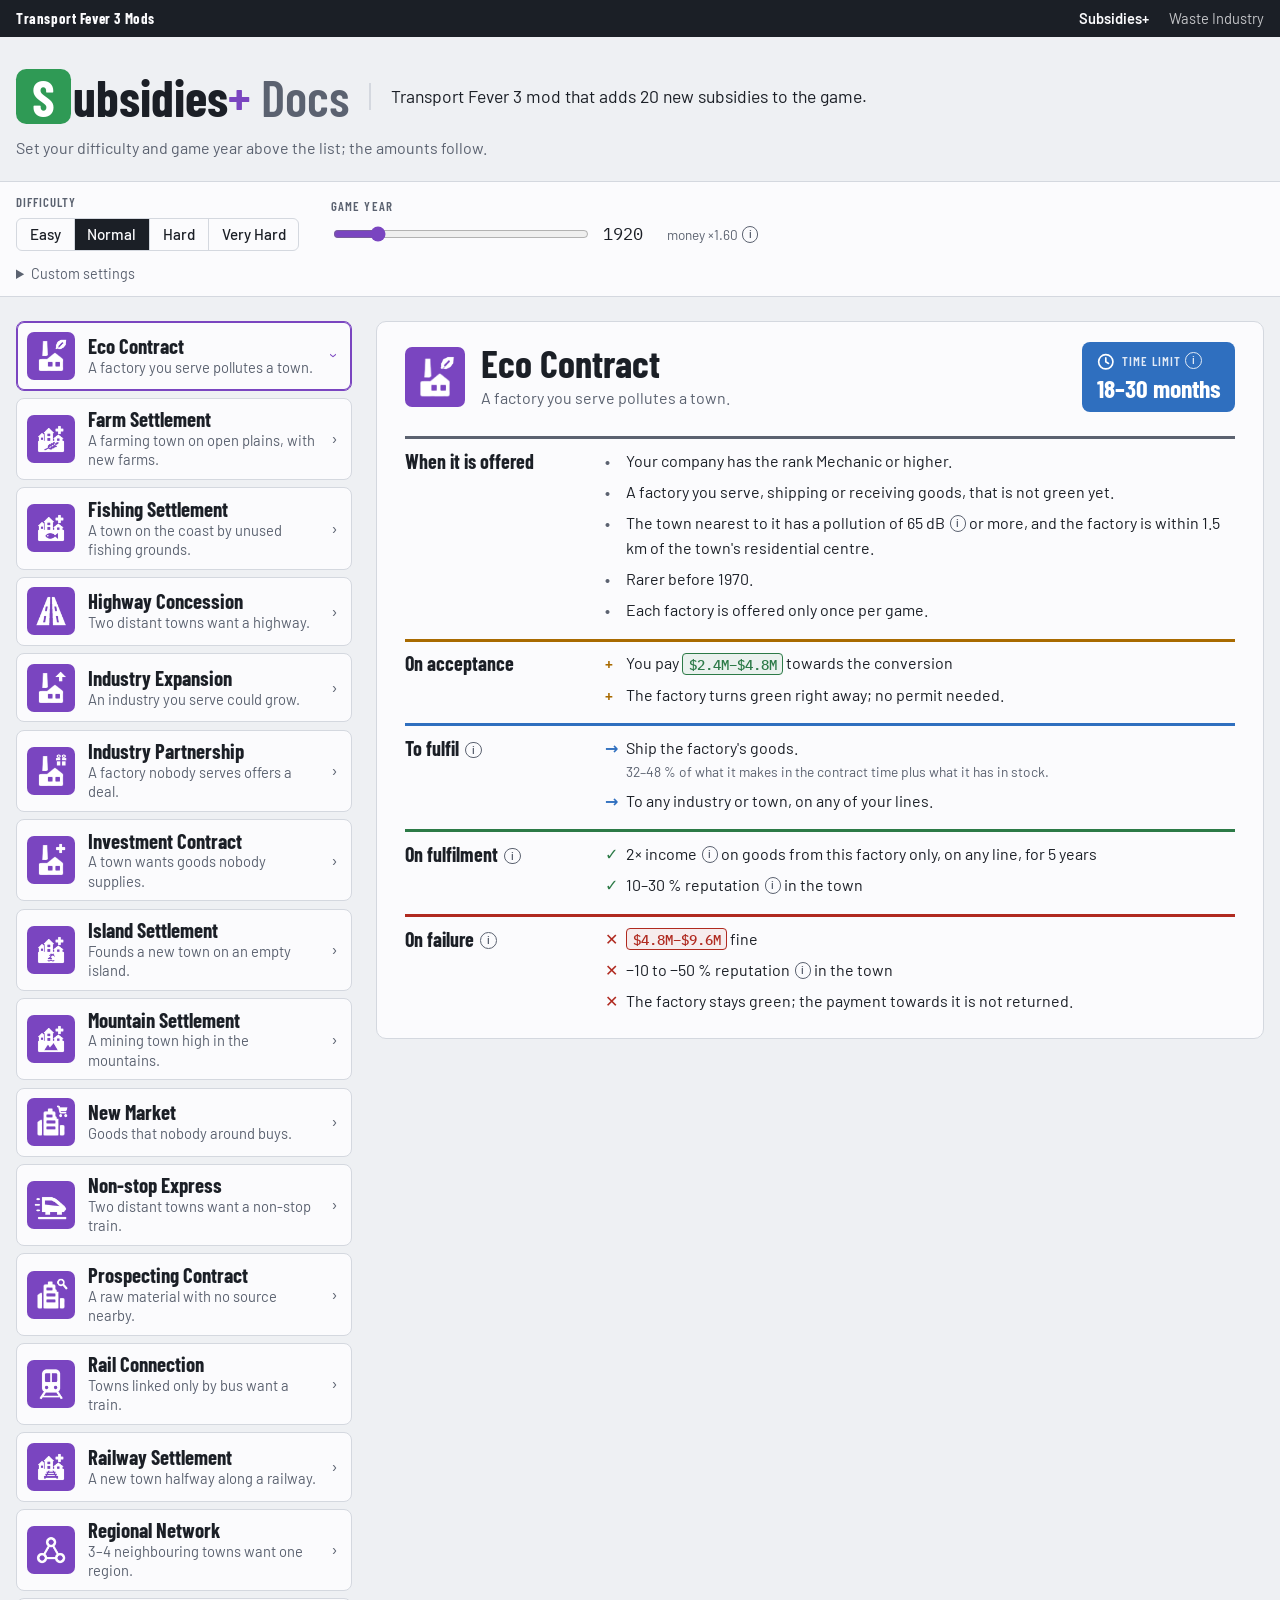
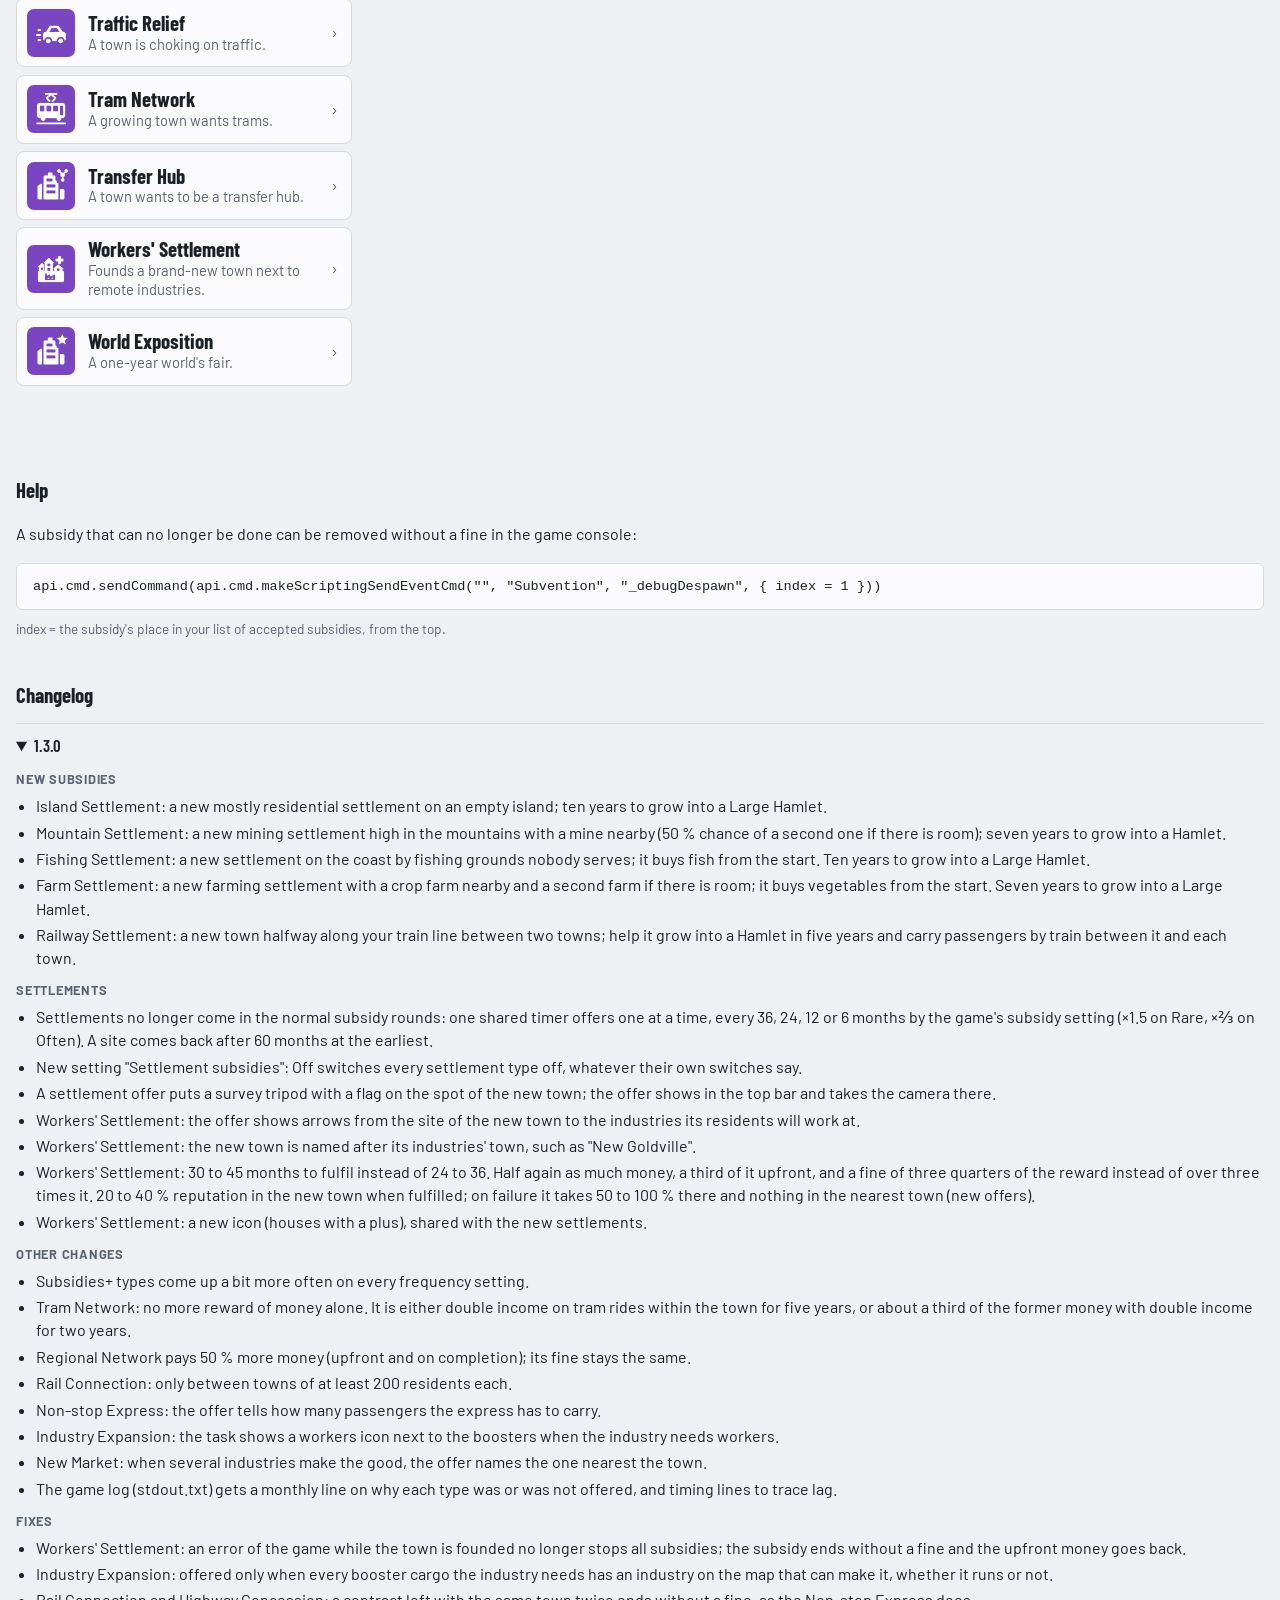
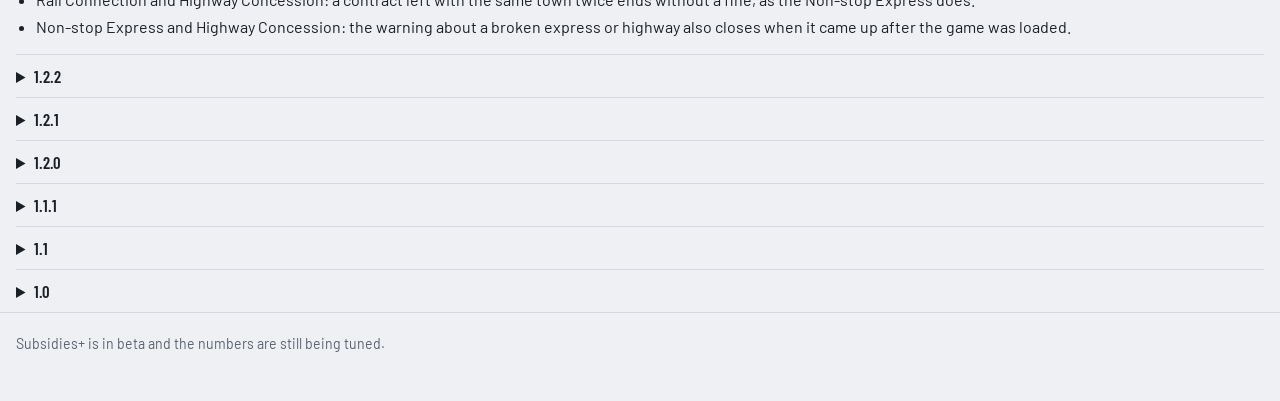
==== commit 24a672cf: "Subsidies+ changelog 1.3.0: only changes against 1.2.2" ====
--- a/subsidies-plus/index.html
+++ b/subsidies-plus/index.html
@@ -290,7 +290,7 @@
   <span class="note">index = the subsidy's place in your list of accepted subsidies, from the top.</span>
 </section>
 
-<section class="wrap changelog" id="changelog"><h2>Changelog</h2><details id="v1-3-0" open><summary>1.3.0</summary><h4>New subsidies</h4><ul><li>Island Settlement: a new mostly residential settlement on an empty island; ten years to grow into a Large Hamlet.</li><li>Mountain Settlement: a new mining settlement high in the mountains with a mine nearby (50 % chance of a second one if there is room); seven years to grow into a Hamlet.</li><li>Fishing Settlement: a new settlement on the coast by fishing grounds nobody serves; it buys fish from the start. Ten years to grow into a Large Hamlet.</li><li>Farm Settlement: a new farming settlement with a crop farm nearby and a second farm if there is room; it buys vegetables from the start. Seven years to grow into a Large Hamlet.</li><li>Railway Settlement: a new town halfway along your train line between two towns; help it grow into a Hamlet in five years and carry passengers by train between it and each town.</li></ul><h4>Settlements</h4><ul><li>A settlement offer puts a survey tripod with a flag on the spot of the new town; the offer shows in the top bar and takes the camera there.</li><li>Workers&#x27; Settlement: the offer already shows arrows from the site of the new town to the industries its residents will work at.</li><li>Island, Mountain, Fishing, Farm and Railway Settlement get fitting names from the map&#x27;s town-name list, such as &quot;Port Reading&quot;; Workers&#x27; Settlement is named after its industries&#x27; town, such as &quot;New Goldville&quot;.</li><li>Island, Mountain, Fishing, Farm and Railway Settlement found the town only on the site with the flag. When that site is blocked, the subsidy ends without a fine and the next site comes as a new offer with its own flag.</li><li>Settlements no longer come in the normal subsidy rounds: one shared timer offers one at a time, every 36, 24, 12 or 6 months by the game&#x27;s subsidy setting (×1.5 on Rare, ×⅔ on Often). A site comes back after 60 months at the earliest.</li><li>New setting &quot;Settlement subsidies&quot;: Off switches every settlement type off, whatever their own switches say.</li><li>The money of the settlements follows how hard they are: Mountain and Island get the most, Railway, Fishing and Workers&#x27; Settlement a quarter less, Farm 40 % less. A third of it comes on acceptance, for the road or line to the new town. On failure it goes back and the fine is three quarters of the whole reward, as the town stays either way. When no site takes the town, only the upfront money goes back.</li><li>Mountain Settlement: the mine stands on flat ground up by the town, not in the valley.</li><li>Mountain and Farm Settlement: the mines and farms start with a few fields and grow like the game&#x27;s own industries, instead of standing fully expanded from the start.</li><li>Workers&#x27; Settlement: 30 to 45 months to fulfil instead of 24 to 36, and the money scheme of the other settlements: half again as much money, a third upfront, and a fine of three quarters of the reward instead of over three times it; on failure it takes reputation only in the new town (new offers).</li><li>A founded settlement gives 20 to 40 % reputation in the new town when the subsidy is fulfilled and takes 50 to 100 % there when it fails.</li><li>The settlement subsidies share one new icon (houses with a plus, the type below); Workers&#x27; Settlement gets it too.</li></ul><h4>Other changes</h4><ul><li>Subsidies+ types come up a bit more often on every frequency setting.</li><li>Tram Network: no more reward of money alone. It is either double income on tram rides within the town for five years, or about a third of the former money with double income for two years.</li><li>Regional Network pays 50 % more money (upfront and on completion); its fine stays the same.</li><li>Rail Connection: only between towns of at least 200 residents each.</li><li>Non-stop Express: the offer tells how many passengers the express has to carry.</li><li>Industry Expansion: the task shows a workers icon next to the boosters when the industry needs workers.</li><li>New Market: when several industries make the good, the offer names the one nearest the town.</li><li>The game log (stdout.txt) gets a monthly line on why each type was or was not offered, and timing lines to trace lag.</li></ul><h4>Fixes</h4><ul><li>Workers&#x27; Settlement: an error of the game while the town is founded no longer stops all subsidies; the subsidy ends without a fine and the upfront money goes back.</li><li>Industry Expansion: offered only when every booster cargo the industry needs has an industry on the map that can make it, whether it runs or not.</li><li>Rail Connection and Highway Concession: a contract left with the same town twice ends without a fine, as the Non-stop Express does.</li><li>Non-stop Express and Highway Concession: the warning about a broken express or highway also closes when it came up after the game was loaded.</li></ul></details><details id="v1-2-2"><summary>1.2.2</summary><ul><li>Non-stop Express, Rail Connection, Highway Concession: a contract that ended up with the same town twice is now repaired back to its two towns instead of being ended; also contracts from saves already affected.</li></ul></details><details id="v1-2-1"><summary>1.2.1</summary><ul><li>Fixed a crash when opening a Non-stop Express subsidy that showed the same town twice; such a contract now ends without a fine.</li></ul></details><details id="v1-2-0"><summary>1.2.0</summary><ul><li>Larger subsidy types now unlock with your company rank: most from Mechanic, the biggest ones (Workers&#x27; Settlement, World Exposition, Non-stop Express, Highway Concession) from Coordinator. New companies get more of the game&#x27;s easier subsidies.</li><li>Delivery contracts no longer stop counting after an invalid delivery event.</li><li>Income bonuses of several subsidies no longer cancel each other out.</li><li>New Market: in a small town whose district asks for nothing yet, the delivery target now follows the town&#x27;s size.</li><li>Eco Contract: now offered only near towns whose pollution really reaches 65 dB; before, almost every town qualified.</li><li>Highway Concession: a finished highway is no longer missed when two exits lead into the same access road.</li><li>Industry Partnership: two partnerships with the same factory each keep their perk; the first one ending no longer takes the second one&#x27;s perk.</li><li>Industry Partnership, Eco Contract, Industry Expansion: the game no longer closes the contract&#x27;s factory while the contract runs.</li><li>Industry Partnership, Eco Contract, Industry Expansion: accepting one at some factories no longer crashes the game.</li></ul></details><details id="v1-1-1"><summary>1.1.1</summary><ul><li>New Market: no longer offered for a district that already asks for three kinds of goods.</li></ul></details><details id="v1-1"><summary>1.1</summary><ul><li>New subsidy: Non-stop Express, a train with stops only in two distant towns.</li><li>New subsidy: Highway Concession, a highway between two distant towns, paid monthly for 12 years.</li><li>New subsidy: Industry Partnership, an unserved factory pays with better vehicles.</li><li>New docs page with the full rules of every subsidy.</li><li>Investment Contract: goods from the new factory now count (they did not count at all before).</li><li>Eco Contract: goods carried through a warehouse count once.</li><li>Targets now follow what the factory can make and what the town takes in; rewards and fines grow with the target.</li><li>Prospecting Contract pays less, as it is the easier job.</li><li>Regional Network: every pair of towns has its own goal and progress bar; part of the money comes on acceptance.</li><li>Workers&#x27; Settlement: part of the money comes on acceptance.</li><li>New Market: only one per town at a time.</li><li>Subsidies now show at the industry window and on the map for Eco Contract, Industry Partnership and Industry Expansion.</li><li>Passenger subsidies show their target in the task row.</li><li>Shorter offer texts.</li></ul></details><details id="v1-0"><summary>1.0</summary><ul><li>First beta release.</li></ul></details></section>
+<section class="wrap changelog" id="changelog"><h2>Changelog</h2><details id="v1-3-0" open><summary>1.3.0</summary><h4>New subsidies</h4><ul><li>Island Settlement: a new mostly residential settlement on an empty island; ten years to grow into a Large Hamlet.</li><li>Mountain Settlement: a new mining settlement high in the mountains with a mine nearby (50 % chance of a second one if there is room); seven years to grow into a Hamlet.</li><li>Fishing Settlement: a new settlement on the coast by fishing grounds nobody serves; it buys fish from the start. Ten years to grow into a Large Hamlet.</li><li>Farm Settlement: a new farming settlement with a crop farm nearby and a second farm if there is room; it buys vegetables from the start. Seven years to grow into a Large Hamlet.</li><li>Railway Settlement: a new town halfway along your train line between two towns; help it grow into a Hamlet in five years and carry passengers by train between it and each town.</li></ul><h4>Settlements</h4><ul><li>Settlements no longer come in the normal subsidy rounds: one shared timer offers one at a time, every 36, 24, 12 or 6 months by the game&#x27;s subsidy setting (×1.5 on Rare, ×⅔ on Often). A site comes back after 60 months at the earliest.</li><li>New setting &quot;Settlement subsidies&quot;: Off switches every settlement type off, whatever their own switches say.</li><li>A settlement offer puts a survey tripod with a flag on the spot of the new town; the offer shows in the top bar and takes the camera there.</li><li>Workers&#x27; Settlement: the offer shows arrows from the site of the new town to the industries its residents will work at.</li><li>Workers&#x27; Settlement: the new town is named after its industries&#x27; town, such as &quot;New Goldville&quot;.</li><li>Workers&#x27; Settlement: 30 to 45 months to fulfil instead of 24 to 36. Half again as much money, a third of it upfront, and a fine of three quarters of the reward instead of over three times it. 20 to 40 % reputation in the new town when fulfilled; on failure it takes 50 to 100 % there and nothing in the nearest town (new offers).</li><li>Workers&#x27; Settlement: a new icon (houses with a plus), shared with the new settlements.</li></ul><h4>Other changes</h4><ul><li>Subsidies+ types come up a bit more often on every frequency setting.</li><li>Tram Network: no more reward of money alone. It is either double income on tram rides within the town for five years, or about a third of the former money with double income for two years.</li><li>Regional Network pays 50 % more money (upfront and on completion); its fine stays the same.</li><li>Rail Connection: only between towns of at least 200 residents each.</li><li>Non-stop Express: the offer tells how many passengers the express has to carry.</li><li>Industry Expansion: the task shows a workers icon next to the boosters when the industry needs workers.</li><li>New Market: when several industries make the good, the offer names the one nearest the town.</li><li>The game log (stdout.txt) gets a monthly line on why each type was or was not offered, and timing lines to trace lag.</li></ul><h4>Fixes</h4><ul><li>Workers&#x27; Settlement: an error of the game while the town is founded no longer stops all subsidies; the subsidy ends without a fine and the upfront money goes back.</li><li>Industry Expansion: offered only when every booster cargo the industry needs has an industry on the map that can make it, whether it runs or not.</li><li>Rail Connection and Highway Concession: a contract left with the same town twice ends without a fine, as the Non-stop Express does.</li><li>Non-stop Express and Highway Concession: the warning about a broken express or highway also closes when it came up after the game was loaded.</li></ul></details><details id="v1-2-2"><summary>1.2.2</summary><ul><li>Non-stop Express, Rail Connection, Highway Concession: a contract that ended up with the same town twice is now repaired back to its two towns instead of being ended; also contracts from saves already affected.</li></ul></details><details id="v1-2-1"><summary>1.2.1</summary><ul><li>Fixed a crash when opening a Non-stop Express subsidy that showed the same town twice; such a contract now ends without a fine.</li></ul></details><details id="v1-2-0"><summary>1.2.0</summary><ul><li>Larger subsidy types now unlock with your company rank: most from Mechanic, the biggest ones (Workers&#x27; Settlement, World Exposition, Non-stop Express, Highway Concession) from Coordinator. New companies get more of the game&#x27;s easier subsidies.</li><li>Delivery contracts no longer stop counting after an invalid delivery event.</li><li>Income bonuses of several subsidies no longer cancel each other out.</li><li>New Market: in a small town whose district asks for nothing yet, the delivery target now follows the town&#x27;s size.</li><li>Eco Contract: now offered only near towns whose pollution really reaches 65 dB; before, almost every town qualified.</li><li>Highway Concession: a finished highway is no longer missed when two exits lead into the same access road.</li><li>Industry Partnership: two partnerships with the same factory each keep their perk; the first one ending no longer takes the second one&#x27;s perk.</li><li>Industry Partnership, Eco Contract, Industry Expansion: the game no longer closes the contract&#x27;s factory while the contract runs.</li><li>Industry Partnership, Eco Contract, Industry Expansion: accepting one at some factories no longer crashes the game.</li></ul></details><details id="v1-1-1"><summary>1.1.1</summary><ul><li>New Market: no longer offered for a district that already asks for three kinds of goods.</li></ul></details><details id="v1-1"><summary>1.1</summary><ul><li>New subsidy: Non-stop Express, a train with stops only in two distant towns.</li><li>New subsidy: Highway Concession, a highway between two distant towns, paid monthly for 12 years.</li><li>New subsidy: Industry Partnership, an unserved factory pays with better vehicles.</li><li>New docs page with the full rules of every subsidy.</li><li>Investment Contract: goods from the new factory now count (they did not count at all before).</li><li>Eco Contract: goods carried through a warehouse count once.</li><li>Targets now follow what the factory can make and what the town takes in; rewards and fines grow with the target.</li><li>Prospecting Contract pays less, as it is the easier job.</li><li>Regional Network: every pair of towns has its own goal and progress bar; part of the money comes on acceptance.</li><li>Workers&#x27; Settlement: part of the money comes on acceptance.</li><li>New Market: only one per town at a time.</li><li>Subsidies now show at the industry window and on the map for Eco Contract, Industry Partnership and Industry Expansion.</li><li>Passenger subsidies show their target in the task row.</li><li>Shorter offer texts.</li></ul></details><details id="v1-0"><summary>1.0</summary><ul><li>First beta release.</li></ul></details></section>
 
 <footer class="wrap">
   <p>Subsidies+ is in beta and the numbers are still being tuned.</p>
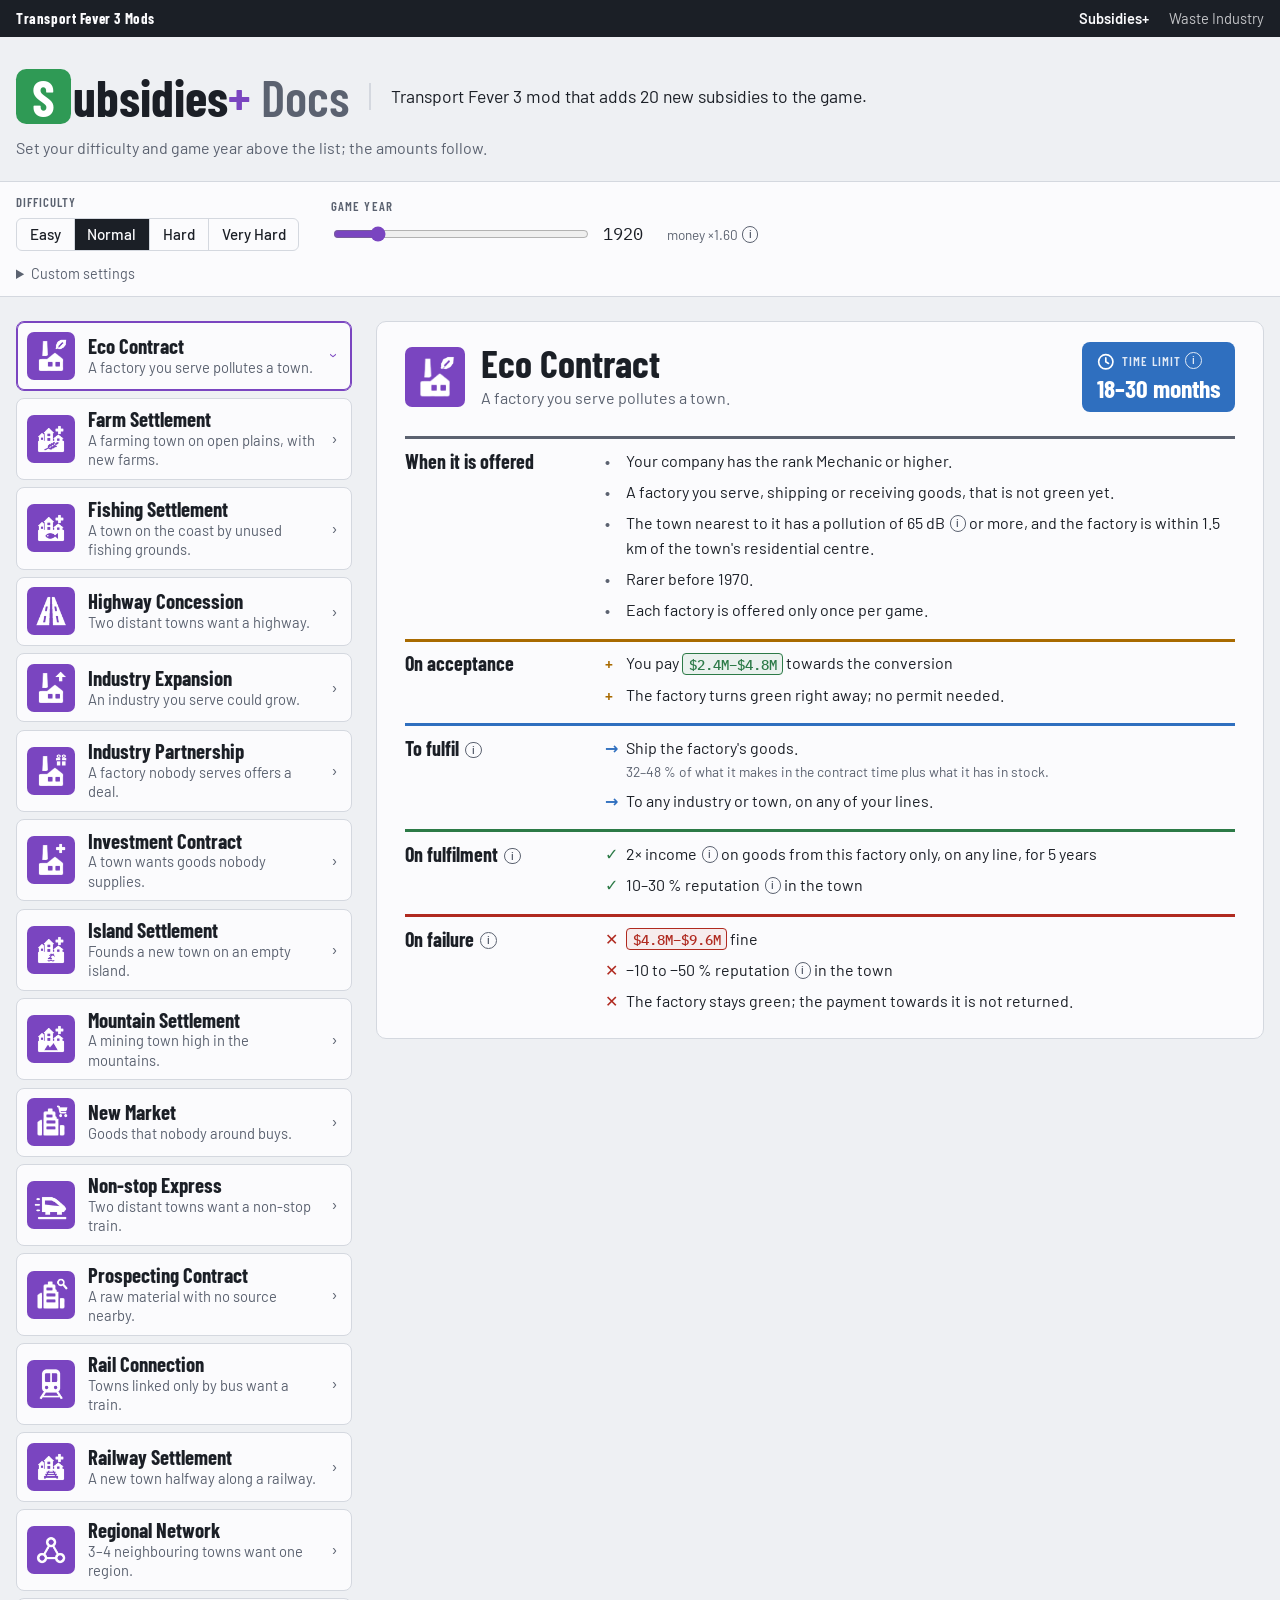
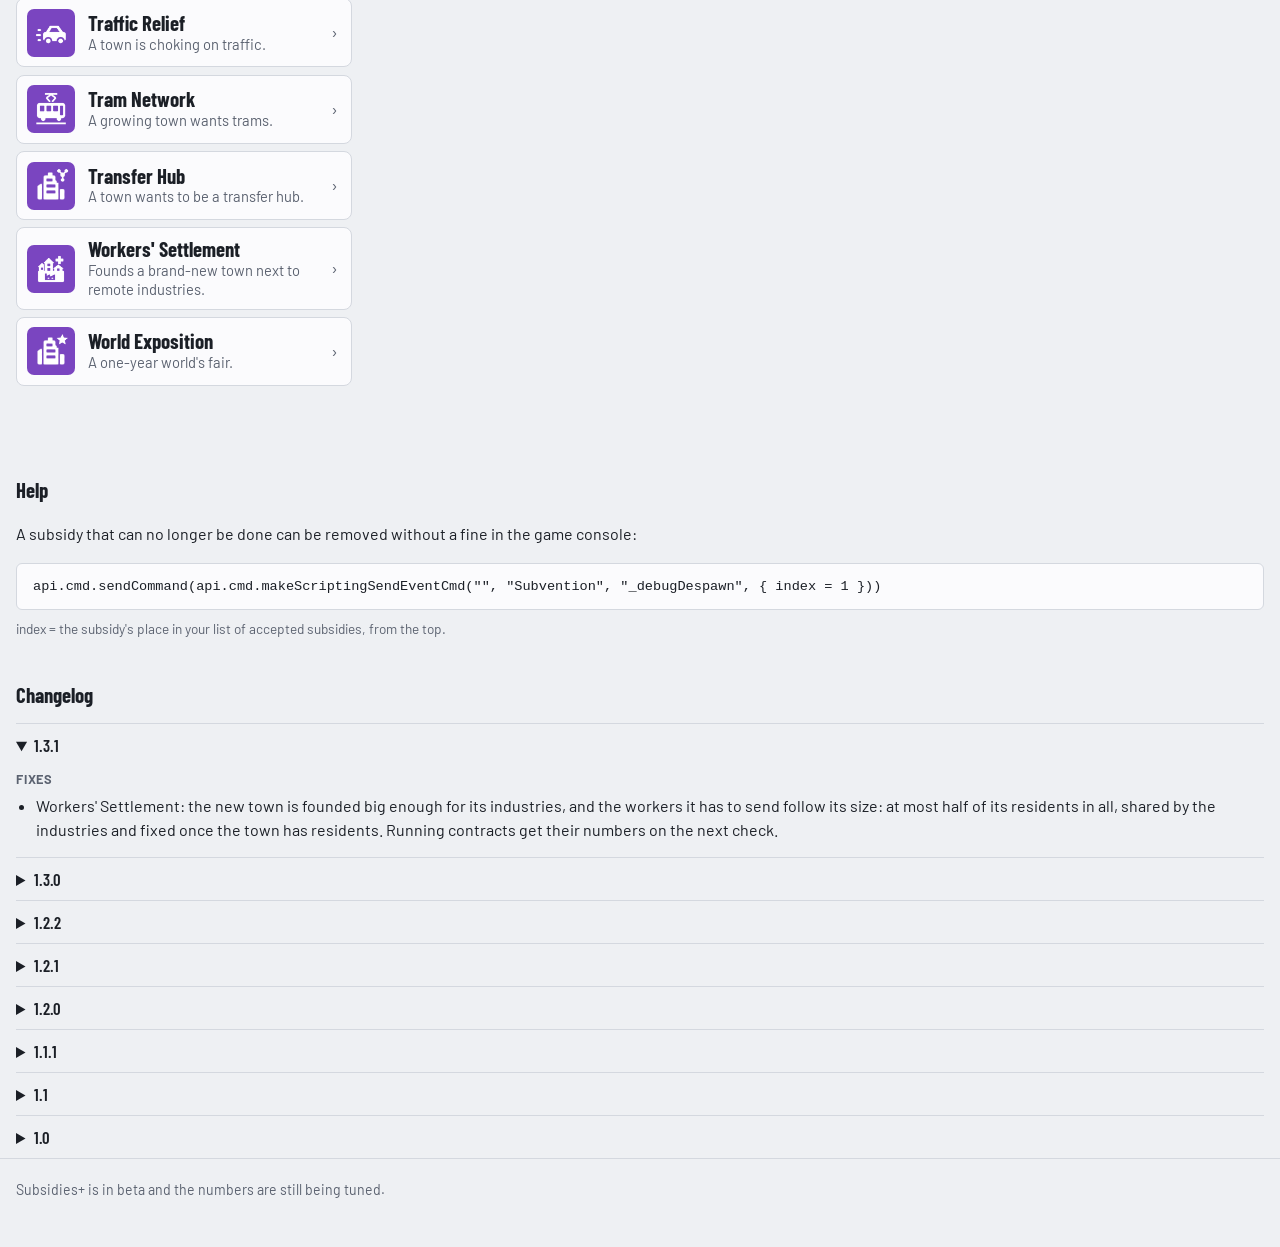
==== commit fbfb4fa5: "Subsidies+ 1.3.1: Workers' Settlement worker targets follow the settlement's size" ====
--- a/subsidies-plus/index.html
+++ b/subsidies-plus/index.html
@@ -290,7 +290,7 @@
   <span class="note">index = the subsidy's place in your list of accepted subsidies, from the top.</span>
 </section>
 
-<section class="wrap changelog" id="changelog"><h2>Changelog</h2><details id="v1-3-0" open><summary>1.3.0</summary><h4>New subsidies</h4><ul><li>Island Settlement: a new mostly residential settlement on an empty island; ten years to grow into a Large Hamlet.</li><li>Mountain Settlement: a new mining settlement high in the mountains with a mine nearby (50 % chance of a second one if there is room); seven years to grow into a Hamlet.</li><li>Fishing Settlement: a new settlement on the coast by fishing grounds nobody serves; it buys fish from the start. Ten years to grow into a Large Hamlet.</li><li>Farm Settlement: a new farming settlement with a crop farm nearby and a second farm if there is room; it buys vegetables from the start. Seven years to grow into a Large Hamlet.</li><li>Railway Settlement: a new town halfway along your train line between two towns; help it grow into a Hamlet in five years and carry passengers by train between it and each town.</li></ul><h4>Settlements</h4><ul><li>Settlements no longer come in the normal subsidy rounds: one shared timer offers one at a time, every 36, 24, 12 or 6 months by the game&#x27;s subsidy setting (×1.5 on Rare, ×⅔ on Often). A site comes back after 60 months at the earliest.</li><li>New setting &quot;Settlement subsidies&quot;: Off switches every settlement type off, whatever their own switches say.</li><li>A settlement offer puts a survey tripod with a flag on the spot of the new town; the offer shows in the top bar and takes the camera there.</li><li>Workers&#x27; Settlement: the offer shows arrows from the site of the new town to the industries its residents will work at.</li><li>Workers&#x27; Settlement: the new town is named after its industries&#x27; town, such as &quot;New Goldville&quot;.</li><li>Workers&#x27; Settlement: 30 to 45 months to fulfil instead of 24 to 36. Half again as much money, a third of it upfront, and a fine of three quarters of the reward instead of over three times it. 20 to 40 % reputation in the new town when fulfilled; on failure it takes 50 to 100 % there and nothing in the nearest town (new offers).</li><li>Workers&#x27; Settlement: a new icon (houses with a plus), shared with the new settlements.</li></ul><h4>Other changes</h4><ul><li>Subsidies+ types come up a bit more often on every frequency setting.</li><li>Tram Network: no more reward of money alone. It is either double income on tram rides within the town for five years, or about a third of the former money with double income for two years.</li><li>Regional Network pays 50 % more money (upfront and on completion); its fine stays the same.</li><li>Rail Connection: only between towns of at least 200 residents each.</li><li>Non-stop Express: the offer tells how many passengers the express has to carry.</li><li>Industry Expansion: the task shows a workers icon next to the boosters when the industry needs workers.</li><li>New Market: when several industries make the good, the offer names the one nearest the town.</li><li>The game log (stdout.txt) gets a monthly line on why each type was or was not offered, and timing lines to trace lag.</li></ul><h4>Fixes</h4><ul><li>Workers&#x27; Settlement: an error of the game while the town is founded no longer stops all subsidies; the subsidy ends without a fine and the upfront money goes back.</li><li>Industry Expansion: offered only when every booster cargo the industry needs has an industry on the map that can make it, whether it runs or not.</li><li>Rail Connection and Highway Concession: a contract left with the same town twice ends without a fine, as the Non-stop Express does.</li><li>Non-stop Express and Highway Concession: the warning about a broken express or highway also closes when it came up after the game was loaded.</li></ul></details><details id="v1-2-2"><summary>1.2.2</summary><ul><li>Non-stop Express, Rail Connection, Highway Concession: a contract that ended up with the same town twice is now repaired back to its two towns instead of being ended; also contracts from saves already affected.</li></ul></details><details id="v1-2-1"><summary>1.2.1</summary><ul><li>Fixed a crash when opening a Non-stop Express subsidy that showed the same town twice; such a contract now ends without a fine.</li></ul></details><details id="v1-2-0"><summary>1.2.0</summary><ul><li>Larger subsidy types now unlock with your company rank: most from Mechanic, the biggest ones (Workers&#x27; Settlement, World Exposition, Non-stop Express, Highway Concession) from Coordinator. New companies get more of the game&#x27;s easier subsidies.</li><li>Delivery contracts no longer stop counting after an invalid delivery event.</li><li>Income bonuses of several subsidies no longer cancel each other out.</li><li>New Market: in a small town whose district asks for nothing yet, the delivery target now follows the town&#x27;s size.</li><li>Eco Contract: now offered only near towns whose pollution really reaches 65 dB; before, almost every town qualified.</li><li>Highway Concession: a finished highway is no longer missed when two exits lead into the same access road.</li><li>Industry Partnership: two partnerships with the same factory each keep their perk; the first one ending no longer takes the second one&#x27;s perk.</li><li>Industry Partnership, Eco Contract, Industry Expansion: the game no longer closes the contract&#x27;s factory while the contract runs.</li><li>Industry Partnership, Eco Contract, Industry Expansion: accepting one at some factories no longer crashes the game.</li></ul></details><details id="v1-1-1"><summary>1.1.1</summary><ul><li>New Market: no longer offered for a district that already asks for three kinds of goods.</li></ul></details><details id="v1-1"><summary>1.1</summary><ul><li>New subsidy: Non-stop Express, a train with stops only in two distant towns.</li><li>New subsidy: Highway Concession, a highway between two distant towns, paid monthly for 12 years.</li><li>New subsidy: Industry Partnership, an unserved factory pays with better vehicles.</li><li>New docs page with the full rules of every subsidy.</li><li>Investment Contract: goods from the new factory now count (they did not count at all before).</li><li>Eco Contract: goods carried through a warehouse count once.</li><li>Targets now follow what the factory can make and what the town takes in; rewards and fines grow with the target.</li><li>Prospecting Contract pays less, as it is the easier job.</li><li>Regional Network: every pair of towns has its own goal and progress bar; part of the money comes on acceptance.</li><li>Workers&#x27; Settlement: part of the money comes on acceptance.</li><li>New Market: only one per town at a time.</li><li>Subsidies now show at the industry window and on the map for Eco Contract, Industry Partnership and Industry Expansion.</li><li>Passenger subsidies show their target in the task row.</li><li>Shorter offer texts.</li></ul></details><details id="v1-0"><summary>1.0</summary><ul><li>First beta release.</li></ul></details></section>
+<section class="wrap changelog" id="changelog"><h2>Changelog</h2><details id="v1-3-1" open><summary>1.3.1</summary><h4>Fixes</h4><ul><li>Workers&#x27; Settlement: the new town is founded big enough for its industries, and the workers it has to send follow its size: at most half of its residents in all, shared by the industries and fixed once the town has residents. Running contracts get their numbers on the next check.</li></ul></details><details id="v1-3-0"><summary>1.3.0</summary><h4>New subsidies</h4><ul><li>Island Settlement: a new mostly residential settlement on an empty island; ten years to grow into a Large Hamlet.</li><li>Mountain Settlement: a new mining settlement high in the mountains with a mine nearby (50 % chance of a second one if there is room); seven years to grow into a Hamlet.</li><li>Fishing Settlement: a new settlement on the coast by fishing grounds nobody serves; it buys fish from the start. Ten years to grow into a Large Hamlet.</li><li>Farm Settlement: a new farming settlement with a crop farm nearby and a second farm if there is room; it buys vegetables from the start. Seven years to grow into a Large Hamlet.</li><li>Railway Settlement: a new town halfway along your train line between two towns; help it grow into a Hamlet in five years and carry passengers by train between it and each town.</li></ul><h4>Settlements</h4><ul><li>Settlements no longer come in the normal subsidy rounds: one shared timer offers one at a time, every 36, 24, 12 or 6 months by the game&#x27;s subsidy setting (×1.5 on Rare, ×⅔ on Often). A site comes back after 60 months at the earliest.</li><li>New setting &quot;Settlement subsidies&quot;: Off switches every settlement type off, whatever their own switches say.</li><li>A settlement offer puts a survey tripod with a flag on the spot of the new town; the offer shows in the top bar and takes the camera there.</li><li>Workers&#x27; Settlement: the offer shows arrows from the site of the new town to the industries its residents will work at.</li><li>Workers&#x27; Settlement: the new town is named after its industries&#x27; town, such as &quot;New Goldville&quot;.</li><li>Workers&#x27; Settlement: 30 to 45 months to fulfil instead of 24 to 36. Half again as much money, a third of it upfront, and a fine of three quarters of the reward instead of over three times it. 20 to 40 % reputation in the new town when fulfilled; on failure it takes 50 to 100 % there and nothing in the nearest town (new offers).</li><li>Workers&#x27; Settlement: a new icon (houses with a plus), shared with the new settlements.</li></ul><h4>Other changes</h4><ul><li>Subsidies+ types come up a bit more often on every frequency setting.</li><li>Tram Network: no more reward of money alone. It is either double income on tram rides within the town for five years, or about a third of the former money with double income for two years.</li><li>Regional Network pays 50 % more money (upfront and on completion); its fine stays the same.</li><li>Rail Connection: only between towns of at least 200 residents each.</li><li>Non-stop Express: the offer tells how many passengers the express has to carry.</li><li>Industry Expansion: the task shows a workers icon next to the boosters when the industry needs workers.</li><li>New Market: when several industries make the good, the offer names the one nearest the town.</li><li>The game log (stdout.txt) gets a monthly line on why each type was or was not offered, and timing lines to trace lag.</li></ul><h4>Fixes</h4><ul><li>Workers&#x27; Settlement: an error of the game while the town is founded no longer stops all subsidies; the subsidy ends without a fine and the upfront money goes back.</li><li>Industry Expansion: offered only when every booster cargo the industry needs has an industry on the map that can make it, whether it runs or not.</li><li>Rail Connection and Highway Concession: a contract left with the same town twice ends without a fine, as the Non-stop Express does.</li><li>Non-stop Express and Highway Concession: the warning about a broken express or highway also closes when it came up after the game was loaded.</li></ul></details><details id="v1-2-2"><summary>1.2.2</summary><ul><li>Non-stop Express, Rail Connection, Highway Concession: a contract that ended up with the same town twice is now repaired back to its two towns instead of being ended; also contracts from saves already affected.</li></ul></details><details id="v1-2-1"><summary>1.2.1</summary><ul><li>Fixed a crash when opening a Non-stop Express subsidy that showed the same town twice; such a contract now ends without a fine.</li></ul></details><details id="v1-2-0"><summary>1.2.0</summary><ul><li>Larger subsidy types now unlock with your company rank: most from Mechanic, the biggest ones (Workers&#x27; Settlement, World Exposition, Non-stop Express, Highway Concession) from Coordinator. New companies get more of the game&#x27;s easier subsidies.</li><li>Delivery contracts no longer stop counting after an invalid delivery event.</li><li>Income bonuses of several subsidies no longer cancel each other out.</li><li>New Market: in a small town whose district asks for nothing yet, the delivery target now follows the town&#x27;s size.</li><li>Eco Contract: now offered only near towns whose pollution really reaches 65 dB; before, almost every town qualified.</li><li>Highway Concession: a finished highway is no longer missed when two exits lead into the same access road.</li><li>Industry Partnership: two partnerships with the same factory each keep their perk; the first one ending no longer takes the second one&#x27;s perk.</li><li>Industry Partnership, Eco Contract, Industry Expansion: the game no longer closes the contract&#x27;s factory while the contract runs.</li><li>Industry Partnership, Eco Contract, Industry Expansion: accepting one at some factories no longer crashes the game.</li></ul></details><details id="v1-1-1"><summary>1.1.1</summary><ul><li>New Market: no longer offered for a district that already asks for three kinds of goods.</li></ul></details><details id="v1-1"><summary>1.1</summary><ul><li>New subsidy: Non-stop Express, a train with stops only in two distant towns.</li><li>New subsidy: Highway Concession, a highway between two distant towns, paid monthly for 12 years.</li><li>New subsidy: Industry Partnership, an unserved factory pays with better vehicles.</li><li>New docs page with the full rules of every subsidy.</li><li>Investment Contract: goods from the new factory now count (they did not count at all before).</li><li>Eco Contract: goods carried through a warehouse count once.</li><li>Targets now follow what the factory can make and what the town takes in; rewards and fines grow with the target.</li><li>Prospecting Contract pays less, as it is the easier job.</li><li>Regional Network: every pair of towns has its own goal and progress bar; part of the money comes on acceptance.</li><li>Workers&#x27; Settlement: part of the money comes on acceptance.</li><li>New Market: only one per town at a time.</li><li>Subsidies now show at the industry window and on the map for Eco Contract, Industry Partnership and Industry Expansion.</li><li>Passenger subsidies show their target in the task row.</li><li>Shorter offer texts.</li></ul></details><details id="v1-0"><summary>1.0</summary><ul><li>First beta release.</li></ul></details></section>
 
 <footer class="wrap">
   <p>Subsidies+ is in beta and the numbers are still being tuned.</p>
@@ -796,11 +796,11 @@
       `${SETTLEMENT_FLAG}<small>Arrows show the industries its residents will work at.</small>`,
     ],
     accept: [
-      "A new town is founded by the flag, asking for one commercial and one industrial good.<small>If it does not fit there, up to 4 more sites nearby are tried.</small>",
+      "A new town is founded by the flag, asking for one commercial and one industrial good.<small>About 2 residents for each worker the industries need. If it does not fit there, up to 4 more sites nearby are tried.</small>",
       settlementUpfront(0.75),
     ],
     task: [
-      "Half the workplaces of every industry filled at once by settlement residents coming by your lines.<small>One daily check is enough.</small>",
+      "Settlement residents working at every industry at once, coming by your lines.<small>Each industry asks for up to half its workplaces, at most half the settlement's residents in all, fixed once the town has residents. One daily check is enough.</small>",
       timeLimit(30, 45),
     ],
     complete: settlementComplete(0.75),
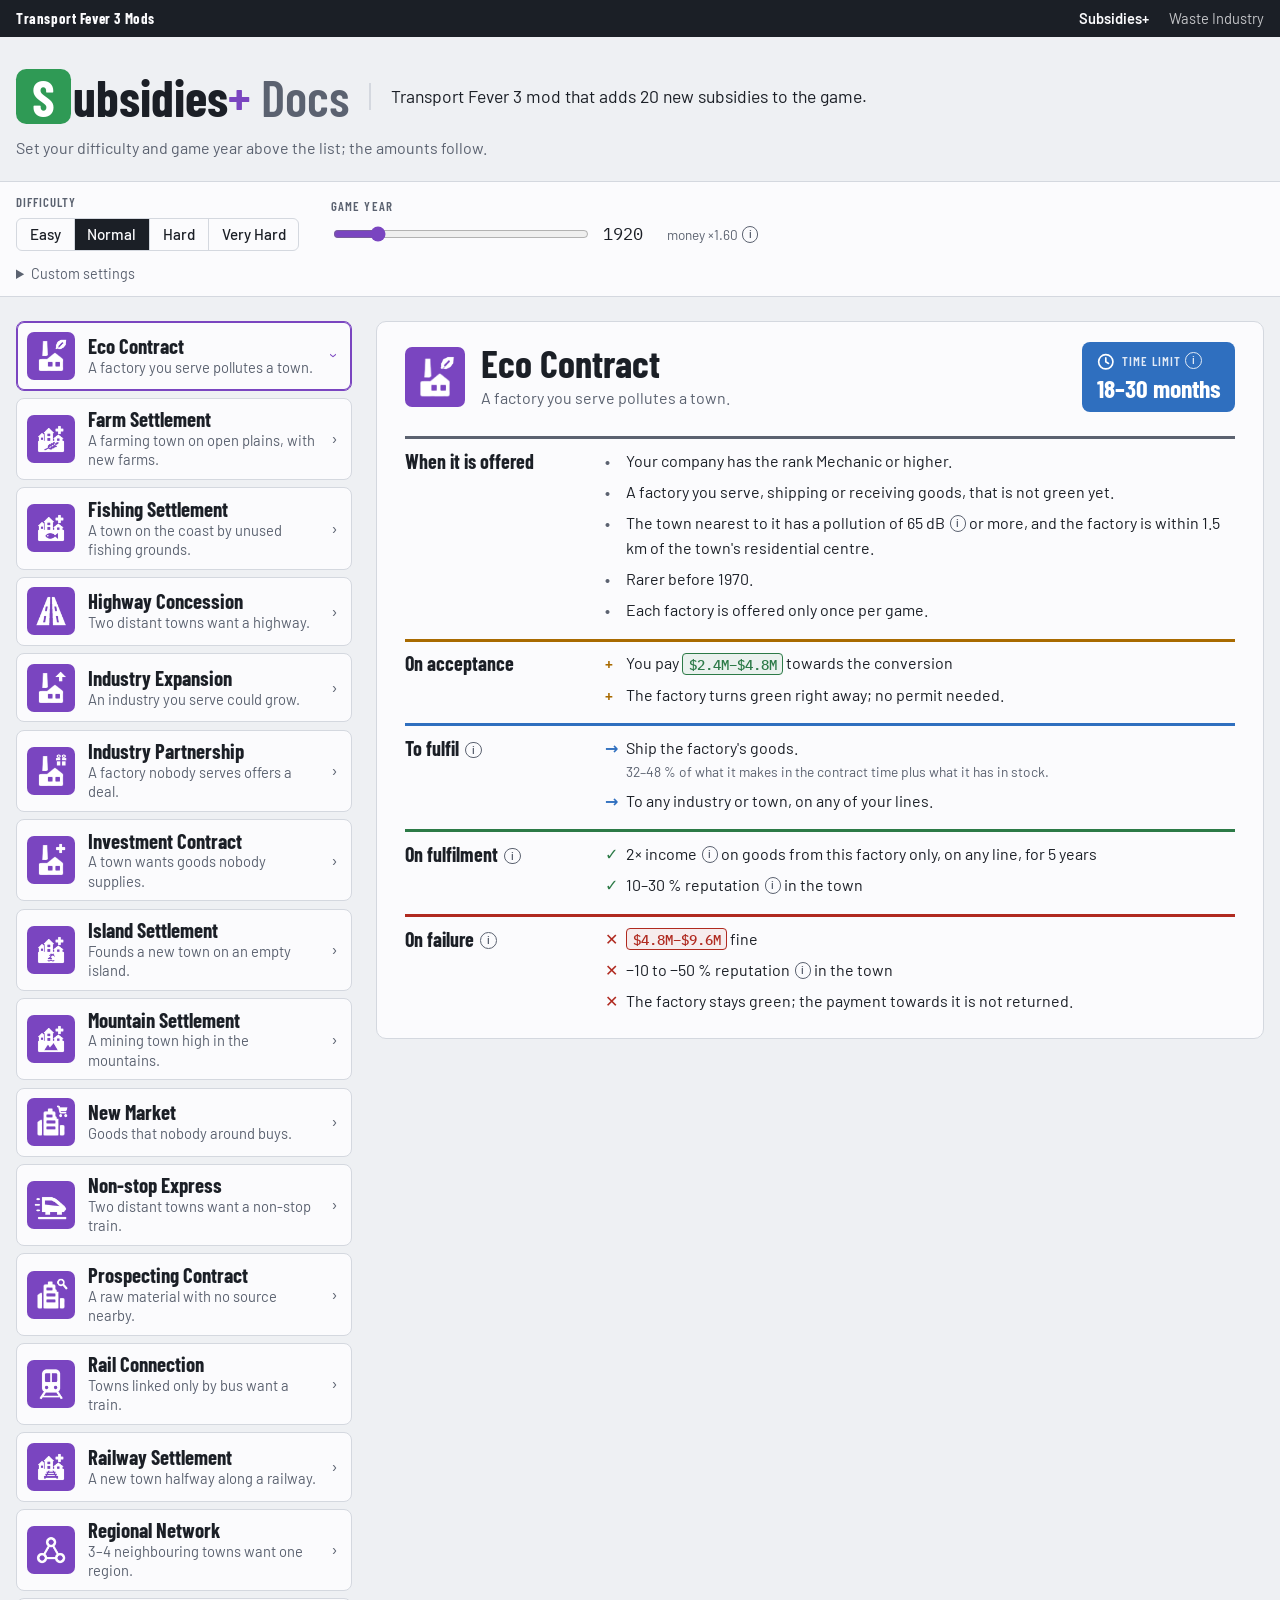
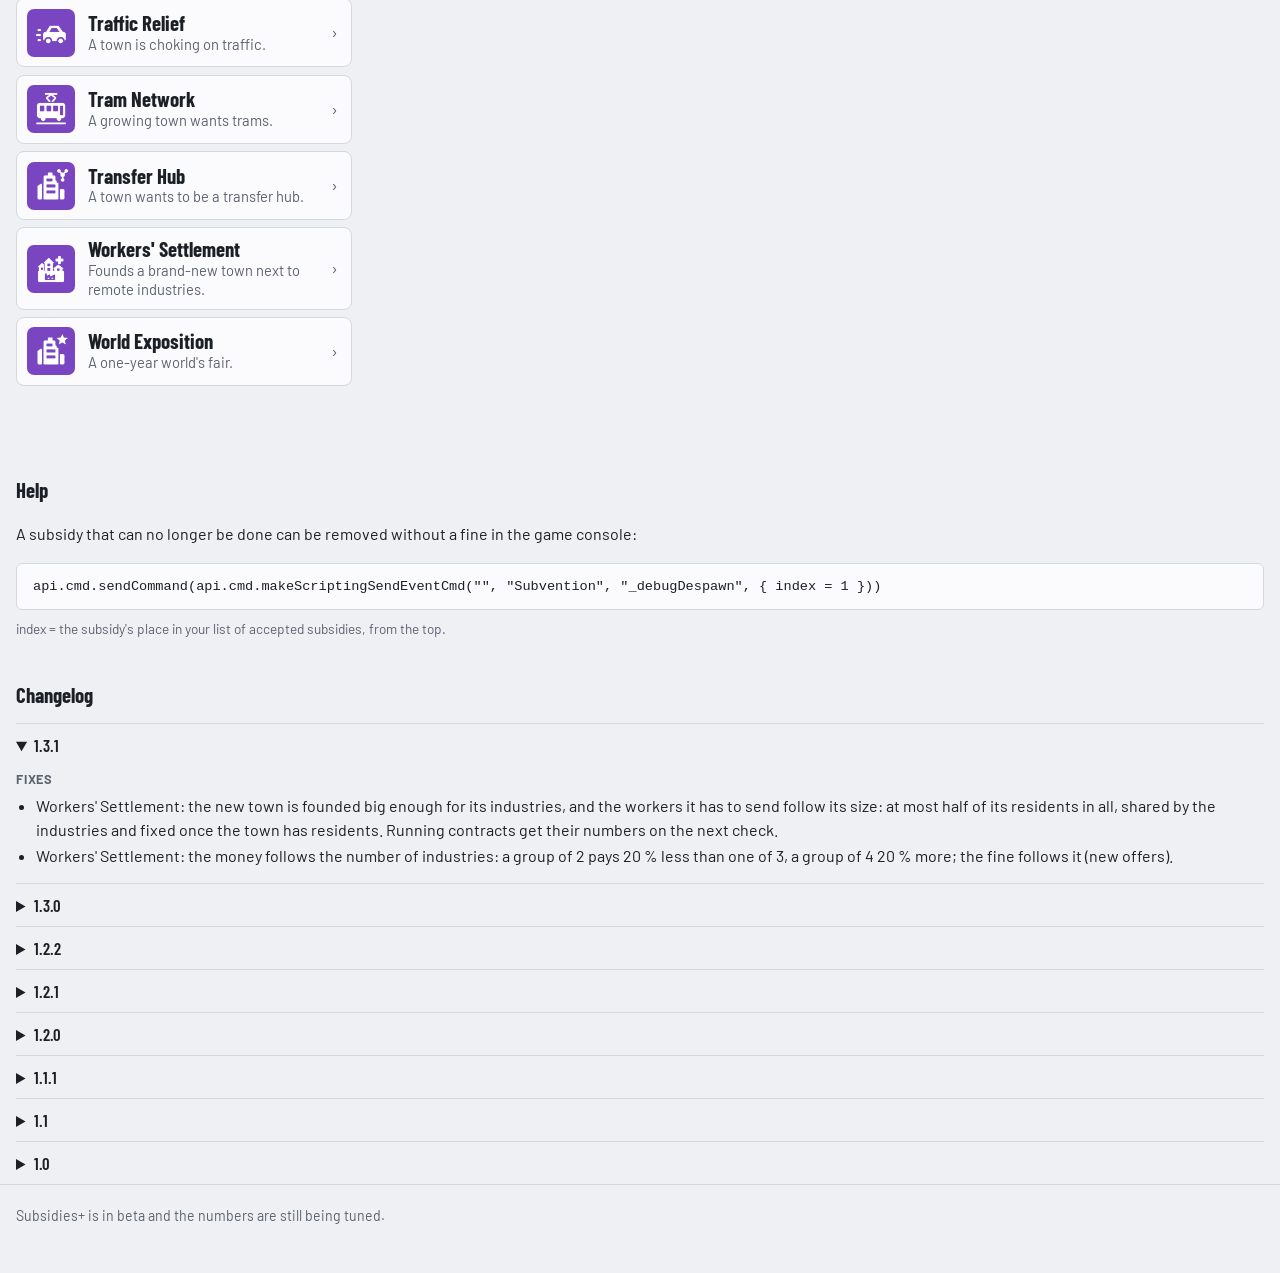
==== commit d5ff7e25: "Subsidies+ 1.3.1: Workers' Settlement money by the number of industries" ====
--- a/subsidies-plus/index.html
+++ b/subsidies-plus/index.html
@@ -290,7 +290,7 @@
   <span class="note">index = the subsidy's place in your list of accepted subsidies, from the top.</span>
 </section>
 
-<section class="wrap changelog" id="changelog"><h2>Changelog</h2><details id="v1-3-1" open><summary>1.3.1</summary><h4>Fixes</h4><ul><li>Workers&#x27; Settlement: the new town is founded big enough for its industries, and the workers it has to send follow its size: at most half of its residents in all, shared by the industries and fixed once the town has residents. Running contracts get their numbers on the next check.</li></ul></details><details id="v1-3-0"><summary>1.3.0</summary><h4>New subsidies</h4><ul><li>Island Settlement: a new mostly residential settlement on an empty island; ten years to grow into a Large Hamlet.</li><li>Mountain Settlement: a new mining settlement high in the mountains with a mine nearby (50 % chance of a second one if there is room); seven years to grow into a Hamlet.</li><li>Fishing Settlement: a new settlement on the coast by fishing grounds nobody serves; it buys fish from the start. Ten years to grow into a Large Hamlet.</li><li>Farm Settlement: a new farming settlement with a crop farm nearby and a second farm if there is room; it buys vegetables from the start. Seven years to grow into a Large Hamlet.</li><li>Railway Settlement: a new town halfway along your train line between two towns; help it grow into a Hamlet in five years and carry passengers by train between it and each town.</li></ul><h4>Settlements</h4><ul><li>Settlements no longer come in the normal subsidy rounds: one shared timer offers one at a time, every 36, 24, 12 or 6 months by the game&#x27;s subsidy setting (×1.5 on Rare, ×⅔ on Often). A site comes back after 60 months at the earliest.</li><li>New setting &quot;Settlement subsidies&quot;: Off switches every settlement type off, whatever their own switches say.</li><li>A settlement offer puts a survey tripod with a flag on the spot of the new town; the offer shows in the top bar and takes the camera there.</li><li>Workers&#x27; Settlement: the offer shows arrows from the site of the new town to the industries its residents will work at.</li><li>Workers&#x27; Settlement: the new town is named after its industries&#x27; town, such as &quot;New Goldville&quot;.</li><li>Workers&#x27; Settlement: 30 to 45 months to fulfil instead of 24 to 36. Half again as much money, a third of it upfront, and a fine of three quarters of the reward instead of over three times it. 20 to 40 % reputation in the new town when fulfilled; on failure it takes 50 to 100 % there and nothing in the nearest town (new offers).</li><li>Workers&#x27; Settlement: a new icon (houses with a plus), shared with the new settlements.</li></ul><h4>Other changes</h4><ul><li>Subsidies+ types come up a bit more often on every frequency setting.</li><li>Tram Network: no more reward of money alone. It is either double income on tram rides within the town for five years, or about a third of the former money with double income for two years.</li><li>Regional Network pays 50 % more money (upfront and on completion); its fine stays the same.</li><li>Rail Connection: only between towns of at least 200 residents each.</li><li>Non-stop Express: the offer tells how many passengers the express has to carry.</li><li>Industry Expansion: the task shows a workers icon next to the boosters when the industry needs workers.</li><li>New Market: when several industries make the good, the offer names the one nearest the town.</li><li>The game log (stdout.txt) gets a monthly line on why each type was or was not offered, and timing lines to trace lag.</li></ul><h4>Fixes</h4><ul><li>Workers&#x27; Settlement: an error of the game while the town is founded no longer stops all subsidies; the subsidy ends without a fine and the upfront money goes back.</li><li>Industry Expansion: offered only when every booster cargo the industry needs has an industry on the map that can make it, whether it runs or not.</li><li>Rail Connection and Highway Concession: a contract left with the same town twice ends without a fine, as the Non-stop Express does.</li><li>Non-stop Express and Highway Concession: the warning about a broken express or highway also closes when it came up after the game was loaded.</li></ul></details><details id="v1-2-2"><summary>1.2.2</summary><ul><li>Non-stop Express, Rail Connection, Highway Concession: a contract that ended up with the same town twice is now repaired back to its two towns instead of being ended; also contracts from saves already affected.</li></ul></details><details id="v1-2-1"><summary>1.2.1</summary><ul><li>Fixed a crash when opening a Non-stop Express subsidy that showed the same town twice; such a contract now ends without a fine.</li></ul></details><details id="v1-2-0"><summary>1.2.0</summary><ul><li>Larger subsidy types now unlock with your company rank: most from Mechanic, the biggest ones (Workers&#x27; Settlement, World Exposition, Non-stop Express, Highway Concession) from Coordinator. New companies get more of the game&#x27;s easier subsidies.</li><li>Delivery contracts no longer stop counting after an invalid delivery event.</li><li>Income bonuses of several subsidies no longer cancel each other out.</li><li>New Market: in a small town whose district asks for nothing yet, the delivery target now follows the town&#x27;s size.</li><li>Eco Contract: now offered only near towns whose pollution really reaches 65 dB; before, almost every town qualified.</li><li>Highway Concession: a finished highway is no longer missed when two exits lead into the same access road.</li><li>Industry Partnership: two partnerships with the same factory each keep their perk; the first one ending no longer takes the second one&#x27;s perk.</li><li>Industry Partnership, Eco Contract, Industry Expansion: the game no longer closes the contract&#x27;s factory while the contract runs.</li><li>Industry Partnership, Eco Contract, Industry Expansion: accepting one at some factories no longer crashes the game.</li></ul></details><details id="v1-1-1"><summary>1.1.1</summary><ul><li>New Market: no longer offered for a district that already asks for three kinds of goods.</li></ul></details><details id="v1-1"><summary>1.1</summary><ul><li>New subsidy: Non-stop Express, a train with stops only in two distant towns.</li><li>New subsidy: Highway Concession, a highway between two distant towns, paid monthly for 12 years.</li><li>New subsidy: Industry Partnership, an unserved factory pays with better vehicles.</li><li>New docs page with the full rules of every subsidy.</li><li>Investment Contract: goods from the new factory now count (they did not count at all before).</li><li>Eco Contract: goods carried through a warehouse count once.</li><li>Targets now follow what the factory can make and what the town takes in; rewards and fines grow with the target.</li><li>Prospecting Contract pays less, as it is the easier job.</li><li>Regional Network: every pair of towns has its own goal and progress bar; part of the money comes on acceptance.</li><li>Workers&#x27; Settlement: part of the money comes on acceptance.</li><li>New Market: only one per town at a time.</li><li>Subsidies now show at the industry window and on the map for Eco Contract, Industry Partnership and Industry Expansion.</li><li>Passenger subsidies show their target in the task row.</li><li>Shorter offer texts.</li></ul></details><details id="v1-0"><summary>1.0</summary><ul><li>First beta release.</li></ul></details></section>
+<section class="wrap changelog" id="changelog"><h2>Changelog</h2><details id="v1-3-1" open><summary>1.3.1</summary><h4>Fixes</h4><ul><li>Workers&#x27; Settlement: the new town is founded big enough for its industries, and the workers it has to send follow its size: at most half of its residents in all, shared by the industries and fixed once the town has residents. Running contracts get their numbers on the next check.</li><li>Workers&#x27; Settlement: the money follows the number of industries: a group of 2 pays 20 % less than one of 3, a group of 4 20 % more; the fine follows it (new offers).</li></ul></details><details id="v1-3-0"><summary>1.3.0</summary><h4>New subsidies</h4><ul><li>Island Settlement: a new mostly residential settlement on an empty island; ten years to grow into a Large Hamlet.</li><li>Mountain Settlement: a new mining settlement high in the mountains with a mine nearby (50 % chance of a second one if there is room); seven years to grow into a Hamlet.</li><li>Fishing Settlement: a new settlement on the coast by fishing grounds nobody serves; it buys fish from the start. Ten years to grow into a Large Hamlet.</li><li>Farm Settlement: a new farming settlement with a crop farm nearby and a second farm if there is room; it buys vegetables from the start. Seven years to grow into a Large Hamlet.</li><li>Railway Settlement: a new town halfway along your train line between two towns; help it grow into a Hamlet in five years and carry passengers by train between it and each town.</li></ul><h4>Settlements</h4><ul><li>Settlements no longer come in the normal subsidy rounds: one shared timer offers one at a time, every 36, 24, 12 or 6 months by the game&#x27;s subsidy setting (×1.5 on Rare, ×⅔ on Often). A site comes back after 60 months at the earliest.</li><li>New setting &quot;Settlement subsidies&quot;: Off switches every settlement type off, whatever their own switches say.</li><li>A settlement offer puts a survey tripod with a flag on the spot of the new town; the offer shows in the top bar and takes the camera there.</li><li>Workers&#x27; Settlement: the offer shows arrows from the site of the new town to the industries its residents will work at.</li><li>Workers&#x27; Settlement: the new town is named after its industries&#x27; town, such as &quot;New Goldville&quot;.</li><li>Workers&#x27; Settlement: 30 to 45 months to fulfil instead of 24 to 36. Half again as much money, a third of it upfront, and a fine of three quarters of the reward instead of over three times it. 20 to 40 % reputation in the new town when fulfilled; on failure it takes 50 to 100 % there and nothing in the nearest town (new offers).</li><li>Workers&#x27; Settlement: a new icon (houses with a plus), shared with the new settlements.</li></ul><h4>Other changes</h4><ul><li>Subsidies+ types come up a bit more often on every frequency setting.</li><li>Tram Network: no more reward of money alone. It is either double income on tram rides within the town for five years, or about a third of the former money with double income for two years.</li><li>Regional Network pays 50 % more money (upfront and on completion); its fine stays the same.</li><li>Rail Connection: only between towns of at least 200 residents each.</li><li>Non-stop Express: the offer tells how many passengers the express has to carry.</li><li>Industry Expansion: the task shows a workers icon next to the boosters when the industry needs workers.</li><li>New Market: when several industries make the good, the offer names the one nearest the town.</li><li>The game log (stdout.txt) gets a monthly line on why each type was or was not offered, and timing lines to trace lag.</li></ul><h4>Fixes</h4><ul><li>Workers&#x27; Settlement: an error of the game while the town is founded no longer stops all subsidies; the subsidy ends without a fine and the upfront money goes back.</li><li>Industry Expansion: offered only when every booster cargo the industry needs has an industry on the map that can make it, whether it runs or not.</li><li>Rail Connection and Highway Concession: a contract left with the same town twice ends without a fine, as the Non-stop Express does.</li><li>Non-stop Express and Highway Concession: the warning about a broken express or highway also closes when it came up after the game was loaded.</li></ul></details><details id="v1-2-2"><summary>1.2.2</summary><ul><li>Non-stop Express, Rail Connection, Highway Concession: a contract that ended up with the same town twice is now repaired back to its two towns instead of being ended; also contracts from saves already affected.</li></ul></details><details id="v1-2-1"><summary>1.2.1</summary><ul><li>Fixed a crash when opening a Non-stop Express subsidy that showed the same town twice; such a contract now ends without a fine.</li></ul></details><details id="v1-2-0"><summary>1.2.0</summary><ul><li>Larger subsidy types now unlock with your company rank: most from Mechanic, the biggest ones (Workers&#x27; Settlement, World Exposition, Non-stop Express, Highway Concession) from Coordinator. New companies get more of the game&#x27;s easier subsidies.</li><li>Delivery contracts no longer stop counting after an invalid delivery event.</li><li>Income bonuses of several subsidies no longer cancel each other out.</li><li>New Market: in a small town whose district asks for nothing yet, the delivery target now follows the town&#x27;s size.</li><li>Eco Contract: now offered only near towns whose pollution really reaches 65 dB; before, almost every town qualified.</li><li>Highway Concession: a finished highway is no longer missed when two exits lead into the same access road.</li><li>Industry Partnership: two partnerships with the same factory each keep their perk; the first one ending no longer takes the second one&#x27;s perk.</li><li>Industry Partnership, Eco Contract, Industry Expansion: the game no longer closes the contract&#x27;s factory while the contract runs.</li><li>Industry Partnership, Eco Contract, Industry Expansion: accepting one at some factories no longer crashes the game.</li></ul></details><details id="v1-1-1"><summary>1.1.1</summary><ul><li>New Market: no longer offered for a district that already asks for three kinds of goods.</li></ul></details><details id="v1-1"><summary>1.1</summary><ul><li>New subsidy: Non-stop Express, a train with stops only in two distant towns.</li><li>New subsidy: Highway Concession, a highway between two distant towns, paid monthly for 12 years.</li><li>New subsidy: Industry Partnership, an unserved factory pays with better vehicles.</li><li>New docs page with the full rules of every subsidy.</li><li>Investment Contract: goods from the new factory now count (they did not count at all before).</li><li>Eco Contract: goods carried through a warehouse count once.</li><li>Targets now follow what the factory can make and what the town takes in; rewards and fines grow with the target.</li><li>Prospecting Contract pays less, as it is the easier job.</li><li>Regional Network: every pair of towns has its own goal and progress bar; part of the money comes on acceptance.</li><li>Workers&#x27; Settlement: part of the money comes on acceptance.</li><li>New Market: only one per town at a time.</li><li>Subsidies now show at the industry window and on the map for Eco Contract, Industry Partnership and Industry Expansion.</li><li>Passenger subsidies show their target in the task row.</li><li>Shorter offer texts.</li></ul></details><details id="v1-0"><summary>1.0</summary><ul><li>First beta release.</li></ul></details></section>
 
 <footer class="wrap">
   <p>Subsidies+ is in beta and the numbers are still being tuned.</p>
@@ -765,19 +765,20 @@
 const settlementTarget = level => `Help the settlement grow into a ${level}.<small>A town founded at that level must grow one level more.</small>`;
 
 // Money of a founded settlement: 60–140 steps times the type's difficulty factor, a third of it on acceptance; the
-// fine is three quarters of the whole reward.
-const settlementSteps = (factor, share = 1) => steps(Math.floor(60 * factor), Math.floor(140 * factor), share);
+// fine is three quarters of the whole reward. maxFactor: the factor of the top of the range, when it varies by offer.
+const settlementSteps = (factor, share = 1, maxFactor = factor) =>
+  steps(Math.floor(60 * factor + 1e-6), Math.floor(140 * maxFactor + 1e-6), share);
 const settlementUpfront = factor => `Upfront money: ${settlementSteps(factor, 1 / 3)}`;
-function settlementComplete(factor) {
+function settlementComplete(factor, maxFactor = factor) {
   return [
-    `The rest of ${settlementSteps(factor)}`,
+    `The rest of ${settlementSteps(factor, 1, maxFactor)}`,
     "20–100 % level progress in the settlement",
     "20–40 % reputation in the settlement",
   ];
 }
-const settlementFailure = factor => [
+const settlementFailure = (factor, maxFactor = factor) => [
   "You repay the upfront money",
-  `${settlementSteps(factor, 0.75)} fine`,
+  `${settlementSteps(factor, 0.75, maxFactor)} fine`,
   "−50 to −100 % reputation in the settlement",
   "The settlement stays.",
 ];
@@ -797,15 +798,15 @@
     ],
     accept: [
       "A new town is founded by the flag, asking for one commercial and one industrial good.<small>About 2 residents for each worker the industries need. If it does not fit there, up to 4 more sites nearby are tried.</small>",
-      settlementUpfront(0.75),
+      `Upfront money: ${settlementSteps(0.6, 1 / 3, 0.9)}<small>By the number of industries: 2 of them pay 20 % less than 3, and 4 pay 20 % more.</small>`,
     ],
     task: [
       "Settlement residents working at every industry at once, coming by your lines.<small>Each industry asks for up to half its workplaces, at most half the settlement's residents in all, fixed once the town has residents. One daily check is enough.</small>",
       timeLimit(30, 45),
     ],
-    complete: settlementComplete(0.75),
+    complete: settlementComplete(0.6, 0.9),
     completeNote: DIFFICULTY_FREE,
-    failure: settlementFailure(0.75),
+    failure: settlementFailure(0.6, 0.9),
     failureNote: "No town founded: no fine, you repay the upfront money.",
   };
 }
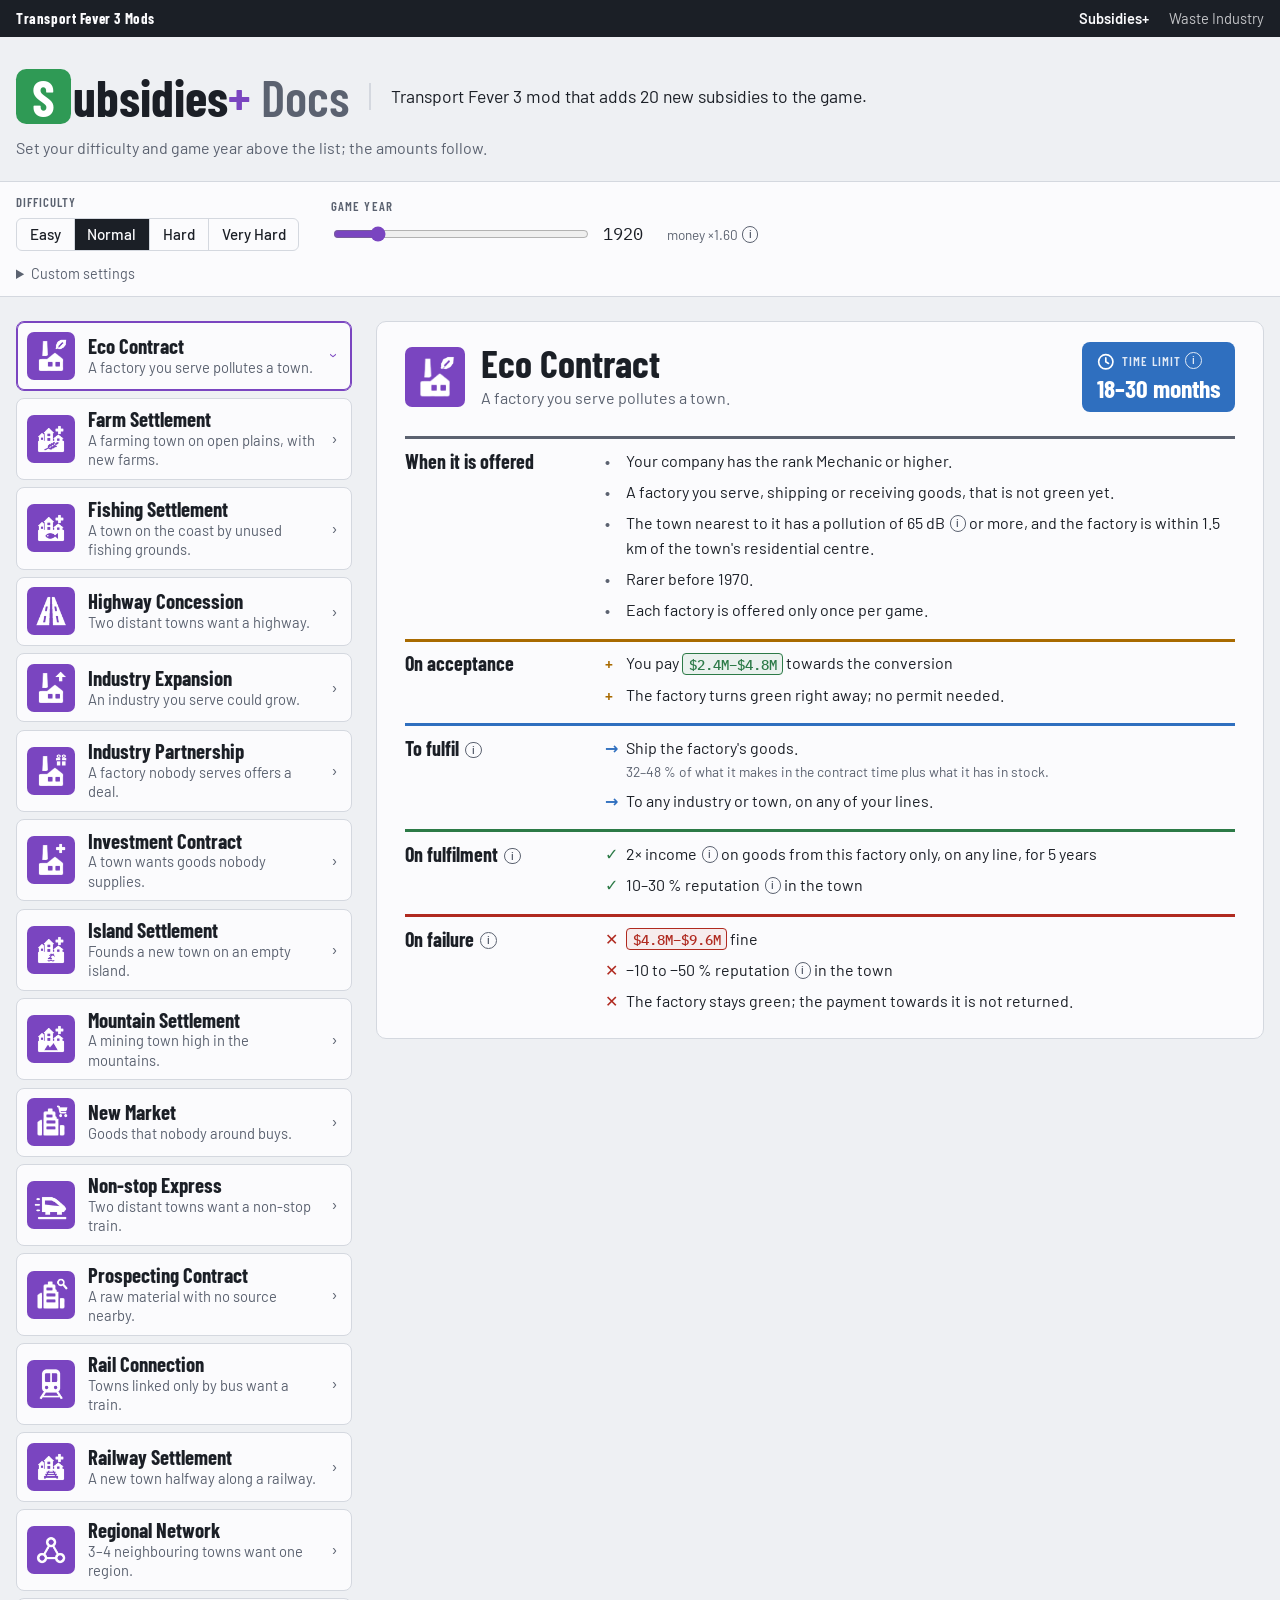
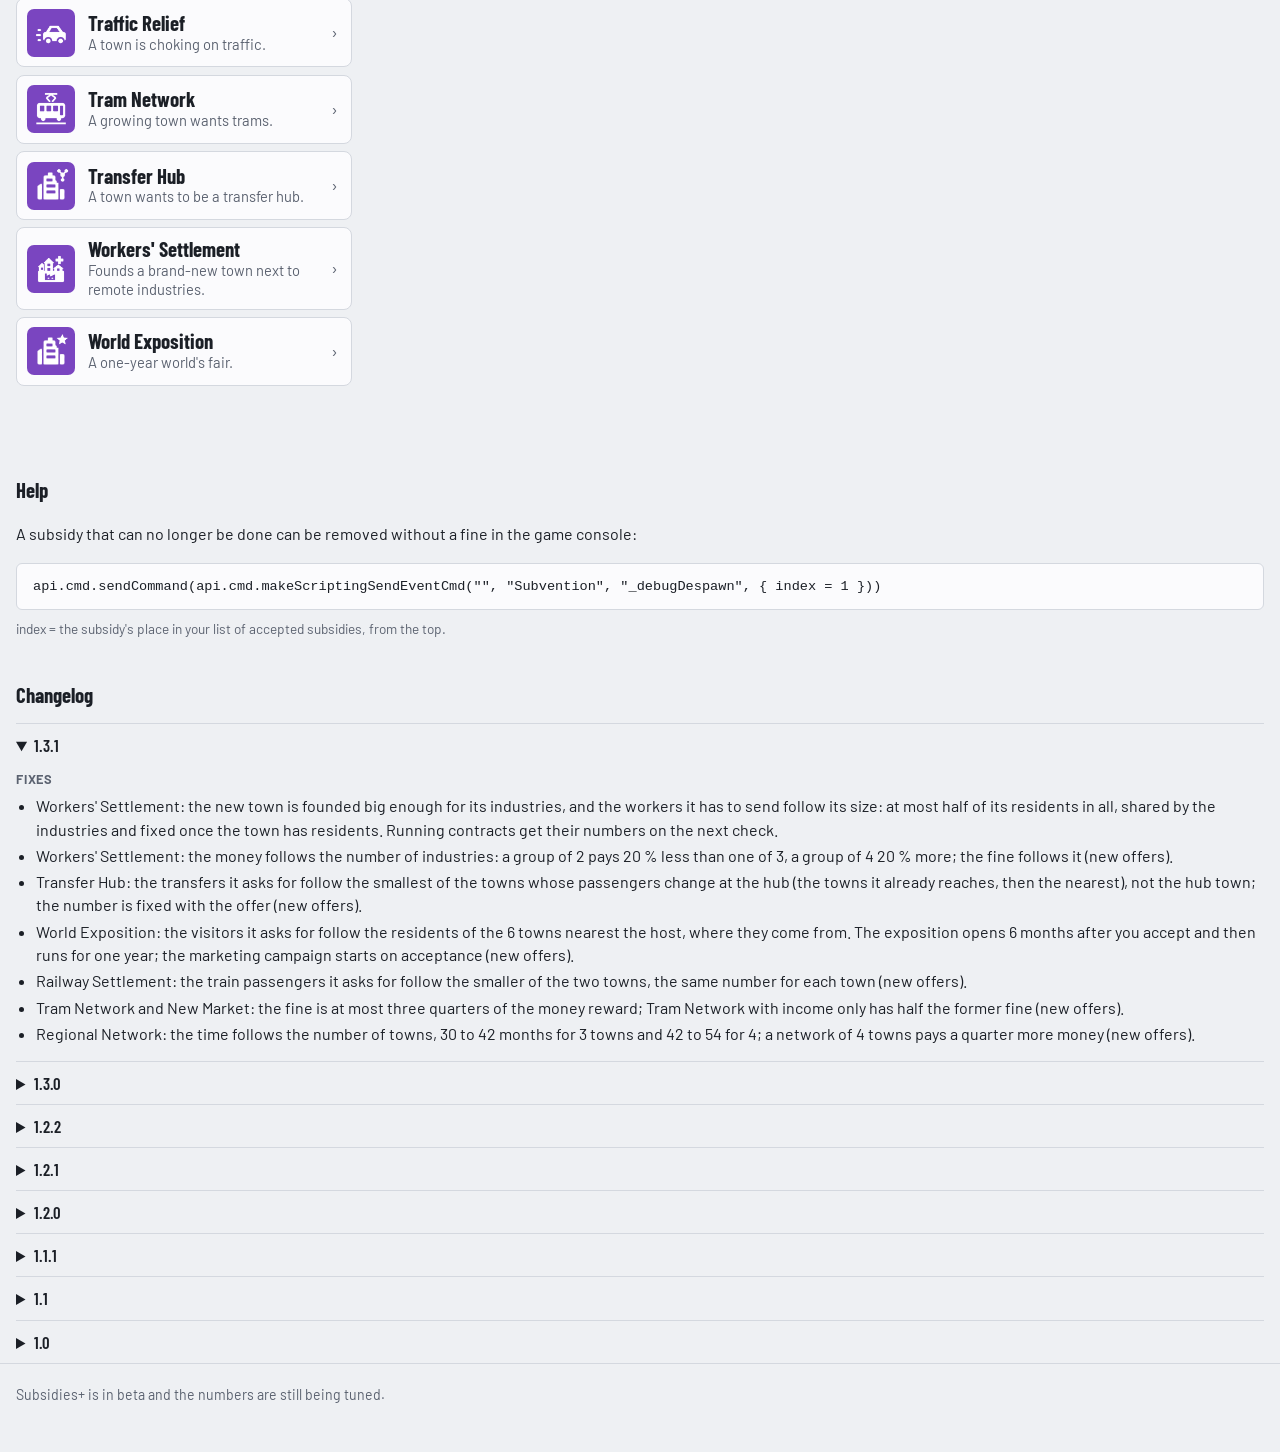
==== commit 655f907d: "Subsidies+ 1.3.1: rules of Transfer Hub, World Exposition, Railway Settlement, Regional Network, Tra" ====
--- a/subsidies-plus/index.html
+++ b/subsidies-plus/index.html
@@ -290,7 +290,7 @@
   <span class="note">index = the subsidy's place in your list of accepted subsidies, from the top.</span>
 </section>
 
-<section class="wrap changelog" id="changelog"><h2>Changelog</h2><details id="v1-3-1" open><summary>1.3.1</summary><h4>Fixes</h4><ul><li>Workers&#x27; Settlement: the new town is founded big enough for its industries, and the workers it has to send follow its size: at most half of its residents in all, shared by the industries and fixed once the town has residents. Running contracts get their numbers on the next check.</li><li>Workers&#x27; Settlement: the money follows the number of industries: a group of 2 pays 20 % less than one of 3, a group of 4 20 % more; the fine follows it (new offers).</li></ul></details><details id="v1-3-0"><summary>1.3.0</summary><h4>New subsidies</h4><ul><li>Island Settlement: a new mostly residential settlement on an empty island; ten years to grow into a Large Hamlet.</li><li>Mountain Settlement: a new mining settlement high in the mountains with a mine nearby (50 % chance of a second one if there is room); seven years to grow into a Hamlet.</li><li>Fishing Settlement: a new settlement on the coast by fishing grounds nobody serves; it buys fish from the start. Ten years to grow into a Large Hamlet.</li><li>Farm Settlement: a new farming settlement with a crop farm nearby and a second farm if there is room; it buys vegetables from the start. Seven years to grow into a Large Hamlet.</li><li>Railway Settlement: a new town halfway along your train line between two towns; help it grow into a Hamlet in five years and carry passengers by train between it and each town.</li></ul><h4>Settlements</h4><ul><li>Settlements no longer come in the normal subsidy rounds: one shared timer offers one at a time, every 36, 24, 12 or 6 months by the game&#x27;s subsidy setting (×1.5 on Rare, ×⅔ on Often). A site comes back after 60 months at the earliest.</li><li>New setting &quot;Settlement subsidies&quot;: Off switches every settlement type off, whatever their own switches say.</li><li>A settlement offer puts a survey tripod with a flag on the spot of the new town; the offer shows in the top bar and takes the camera there.</li><li>Workers&#x27; Settlement: the offer shows arrows from the site of the new town to the industries its residents will work at.</li><li>Workers&#x27; Settlement: the new town is named after its industries&#x27; town, such as &quot;New Goldville&quot;.</li><li>Workers&#x27; Settlement: 30 to 45 months to fulfil instead of 24 to 36. Half again as much money, a third of it upfront, and a fine of three quarters of the reward instead of over three times it. 20 to 40 % reputation in the new town when fulfilled; on failure it takes 50 to 100 % there and nothing in the nearest town (new offers).</li><li>Workers&#x27; Settlement: a new icon (houses with a plus), shared with the new settlements.</li></ul><h4>Other changes</h4><ul><li>Subsidies+ types come up a bit more often on every frequency setting.</li><li>Tram Network: no more reward of money alone. It is either double income on tram rides within the town for five years, or about a third of the former money with double income for two years.</li><li>Regional Network pays 50 % more money (upfront and on completion); its fine stays the same.</li><li>Rail Connection: only between towns of at least 200 residents each.</li><li>Non-stop Express: the offer tells how many passengers the express has to carry.</li><li>Industry Expansion: the task shows a workers icon next to the boosters when the industry needs workers.</li><li>New Market: when several industries make the good, the offer names the one nearest the town.</li><li>The game log (stdout.txt) gets a monthly line on why each type was or was not offered, and timing lines to trace lag.</li></ul><h4>Fixes</h4><ul><li>Workers&#x27; Settlement: an error of the game while the town is founded no longer stops all subsidies; the subsidy ends without a fine and the upfront money goes back.</li><li>Industry Expansion: offered only when every booster cargo the industry needs has an industry on the map that can make it, whether it runs or not.</li><li>Rail Connection and Highway Concession: a contract left with the same town twice ends without a fine, as the Non-stop Express does.</li><li>Non-stop Express and Highway Concession: the warning about a broken express or highway also closes when it came up after the game was loaded.</li></ul></details><details id="v1-2-2"><summary>1.2.2</summary><ul><li>Non-stop Express, Rail Connection, Highway Concession: a contract that ended up with the same town twice is now repaired back to its two towns instead of being ended; also contracts from saves already affected.</li></ul></details><details id="v1-2-1"><summary>1.2.1</summary><ul><li>Fixed a crash when opening a Non-stop Express subsidy that showed the same town twice; such a contract now ends without a fine.</li></ul></details><details id="v1-2-0"><summary>1.2.0</summary><ul><li>Larger subsidy types now unlock with your company rank: most from Mechanic, the biggest ones (Workers&#x27; Settlement, World Exposition, Non-stop Express, Highway Concession) from Coordinator. New companies get more of the game&#x27;s easier subsidies.</li><li>Delivery contracts no longer stop counting after an invalid delivery event.</li><li>Income bonuses of several subsidies no longer cancel each other out.</li><li>New Market: in a small town whose district asks for nothing yet, the delivery target now follows the town&#x27;s size.</li><li>Eco Contract: now offered only near towns whose pollution really reaches 65 dB; before, almost every town qualified.</li><li>Highway Concession: a finished highway is no longer missed when two exits lead into the same access road.</li><li>Industry Partnership: two partnerships with the same factory each keep their perk; the first one ending no longer takes the second one&#x27;s perk.</li><li>Industry Partnership, Eco Contract, Industry Expansion: the game no longer closes the contract&#x27;s factory while the contract runs.</li><li>Industry Partnership, Eco Contract, Industry Expansion: accepting one at some factories no longer crashes the game.</li></ul></details><details id="v1-1-1"><summary>1.1.1</summary><ul><li>New Market: no longer offered for a district that already asks for three kinds of goods.</li></ul></details><details id="v1-1"><summary>1.1</summary><ul><li>New subsidy: Non-stop Express, a train with stops only in two distant towns.</li><li>New subsidy: Highway Concession, a highway between two distant towns, paid monthly for 12 years.</li><li>New subsidy: Industry Partnership, an unserved factory pays with better vehicles.</li><li>New docs page with the full rules of every subsidy.</li><li>Investment Contract: goods from the new factory now count (they did not count at all before).</li><li>Eco Contract: goods carried through a warehouse count once.</li><li>Targets now follow what the factory can make and what the town takes in; rewards and fines grow with the target.</li><li>Prospecting Contract pays less, as it is the easier job.</li><li>Regional Network: every pair of towns has its own goal and progress bar; part of the money comes on acceptance.</li><li>Workers&#x27; Settlement: part of the money comes on acceptance.</li><li>New Market: only one per town at a time.</li><li>Subsidies now show at the industry window and on the map for Eco Contract, Industry Partnership and Industry Expansion.</li><li>Passenger subsidies show their target in the task row.</li><li>Shorter offer texts.</li></ul></details><details id="v1-0"><summary>1.0</summary><ul><li>First beta release.</li></ul></details></section>
+<section class="wrap changelog" id="changelog"><h2>Changelog</h2><details id="v1-3-1" open><summary>1.3.1</summary><h4>Fixes</h4><ul><li>Workers&#x27; Settlement: the new town is founded big enough for its industries, and the workers it has to send follow its size: at most half of its residents in all, shared by the industries and fixed once the town has residents. Running contracts get their numbers on the next check.</li><li>Workers&#x27; Settlement: the money follows the number of industries: a group of 2 pays 20 % less than one of 3, a group of 4 20 % more; the fine follows it (new offers).</li><li>Transfer Hub: the transfers it asks for follow the smallest of the towns whose passengers change at the hub (the towns it already reaches, then the nearest), not the hub town; the number is fixed with the offer (new offers).</li><li>World Exposition: the visitors it asks for follow the residents of the 6 towns nearest the host, where they come from. The exposition opens 6 months after you accept and then runs for one year; the marketing campaign starts on acceptance (new offers).</li><li>Railway Settlement: the train passengers it asks for follow the smaller of the two towns, the same number for each town (new offers).</li><li>Tram Network and New Market: the fine is at most three quarters of the money reward; Tram Network with income only has half the former fine (new offers).</li><li>Regional Network: the time follows the number of towns, 30 to 42 months for 3 towns and 42 to 54 for 4; a network of 4 towns pays a quarter more money (new offers).</li></ul></details><details id="v1-3-0"><summary>1.3.0</summary><h4>New subsidies</h4><ul><li>Island Settlement: a new mostly residential settlement on an empty island; ten years to grow into a Large Hamlet.</li><li>Mountain Settlement: a new mining settlement high in the mountains with a mine nearby (50 % chance of a second one if there is room); seven years to grow into a Hamlet.</li><li>Fishing Settlement: a new settlement on the coast by fishing grounds nobody serves; it buys fish from the start. Ten years to grow into a Large Hamlet.</li><li>Farm Settlement: a new farming settlement with a crop farm nearby and a second farm if there is room; it buys vegetables from the start. Seven years to grow into a Large Hamlet.</li><li>Railway Settlement: a new town halfway along your train line between two towns; help it grow into a Hamlet in five years and carry passengers by train between it and each town.</li></ul><h4>Settlements</h4><ul><li>Settlements no longer come in the normal subsidy rounds: one shared timer offers one at a time, every 36, 24, 12 or 6 months by the game&#x27;s subsidy setting (×1.5 on Rare, ×⅔ on Often). A site comes back after 60 months at the earliest.</li><li>New setting &quot;Settlement subsidies&quot;: Off switches every settlement type off, whatever their own switches say.</li><li>A settlement offer puts a survey tripod with a flag on the spot of the new town; the offer shows in the top bar and takes the camera there.</li><li>Workers&#x27; Settlement: the offer shows arrows from the site of the new town to the industries its residents will work at.</li><li>Workers&#x27; Settlement: the new town is named after its industries&#x27; town, such as &quot;New Goldville&quot;.</li><li>Workers&#x27; Settlement: 30 to 45 months to fulfil instead of 24 to 36. Half again as much money, a third of it upfront, and a fine of three quarters of the reward instead of over three times it. 20 to 40 % reputation in the new town when fulfilled; on failure it takes 50 to 100 % there and nothing in the nearest town (new offers).</li><li>Workers&#x27; Settlement: a new icon (houses with a plus), shared with the new settlements.</li></ul><h4>Other changes</h4><ul><li>Subsidies+ types come up a bit more often on every frequency setting.</li><li>Tram Network: no more reward of money alone. It is either double income on tram rides within the town for five years, or about a third of the former money with double income for two years.</li><li>Regional Network pays 50 % more money (upfront and on completion); its fine stays the same.</li><li>Rail Connection: only between towns of at least 200 residents each.</li><li>Non-stop Express: the offer tells how many passengers the express has to carry.</li><li>Industry Expansion: the task shows a workers icon next to the boosters when the industry needs workers.</li><li>New Market: when several industries make the good, the offer names the one nearest the town.</li><li>The game log (stdout.txt) gets a monthly line on why each type was or was not offered, and timing lines to trace lag.</li></ul><h4>Fixes</h4><ul><li>Workers&#x27; Settlement: an error of the game while the town is founded no longer stops all subsidies; the subsidy ends without a fine and the upfront money goes back.</li><li>Industry Expansion: offered only when every booster cargo the industry needs has an industry on the map that can make it, whether it runs or not.</li><li>Rail Connection and Highway Concession: a contract left with the same town twice ends without a fine, as the Non-stop Express does.</li><li>Non-stop Express and Highway Concession: the warning about a broken express or highway also closes when it came up after the game was loaded.</li></ul></details><details id="v1-2-2"><summary>1.2.2</summary><ul><li>Non-stop Express, Rail Connection, Highway Concession: a contract that ended up with the same town twice is now repaired back to its two towns instead of being ended; also contracts from saves already affected.</li></ul></details><details id="v1-2-1"><summary>1.2.1</summary><ul><li>Fixed a crash when opening a Non-stop Express subsidy that showed the same town twice; such a contract now ends without a fine.</li></ul></details><details id="v1-2-0"><summary>1.2.0</summary><ul><li>Larger subsidy types now unlock with your company rank: most from Mechanic, the biggest ones (Workers&#x27; Settlement, World Exposition, Non-stop Express, Highway Concession) from Coordinator. New companies get more of the game&#x27;s easier subsidies.</li><li>Delivery contracts no longer stop counting after an invalid delivery event.</li><li>Income bonuses of several subsidies no longer cancel each other out.</li><li>New Market: in a small town whose district asks for nothing yet, the delivery target now follows the town&#x27;s size.</li><li>Eco Contract: now offered only near towns whose pollution really reaches 65 dB; before, almost every town qualified.</li><li>Highway Concession: a finished highway is no longer missed when two exits lead into the same access road.</li><li>Industry Partnership: two partnerships with the same factory each keep their perk; the first one ending no longer takes the second one&#x27;s perk.</li><li>Industry Partnership, Eco Contract, Industry Expansion: the game no longer closes the contract&#x27;s factory while the contract runs.</li><li>Industry Partnership, Eco Contract, Industry Expansion: accepting one at some factories no longer crashes the game.</li></ul></details><details id="v1-1-1"><summary>1.1.1</summary><ul><li>New Market: no longer offered for a district that already asks for three kinds of goods.</li></ul></details><details id="v1-1"><summary>1.1</summary><ul><li>New subsidy: Non-stop Express, a train with stops only in two distant towns.</li><li>New subsidy: Highway Concession, a highway between two distant towns, paid monthly for 12 years.</li><li>New subsidy: Industry Partnership, an unserved factory pays with better vehicles.</li><li>New docs page with the full rules of every subsidy.</li><li>Investment Contract: goods from the new factory now count (they did not count at all before).</li><li>Eco Contract: goods carried through a warehouse count once.</li><li>Targets now follow what the factory can make and what the town takes in; rewards and fines grow with the target.</li><li>Prospecting Contract pays less, as it is the easier job.</li><li>Regional Network: every pair of towns has its own goal and progress bar; part of the money comes on acceptance.</li><li>Workers&#x27; Settlement: part of the money comes on acceptance.</li><li>New Market: only one per town at a time.</li><li>Subsidies now show at the industry window and on the map for Eco Contract, Industry Partnership and Industry Expansion.</li><li>Passenger subsidies show their target in the task row.</li><li>Shorter offer texts.</li></ul></details><details id="v1-0"><summary>1.0</summary><ul><li>First beta release.</li></ul></details></section>
 
 <footer class="wrap">
   <p>Subsidies+ is in beta and the numbers are still being tuned.</p>
@@ -620,7 +620,7 @@
       "The same group comes back at most once per game year.",
     ],
     accept: [
-      `With a money reward: a third of it now, ${steps(50, 150, 0.5)} or ${steps(27, 67, 0.5)}, the rest when fulfilled`,
+      `With a money reward: a third of it now, ${steps(50, 150, 0.5)} or ${steps(27, 67, 0.5)} for 3 towns, ${steps(50, 150, 0.625)} or ${steps(27, 67, 0.625)} for 4, the rest when fulfilled`,
       `With income only: ${steps(30, 75)} now, yours to keep when fulfilled`,
     ],
     task: [
@@ -628,10 +628,10 @@
       `Carry passengers between every pair of towns: 3 pairs for 3 towns, 6 for 4.<small>Each pair has its own target: ${ridesTarget([0.1, 0.25, 0.35, 0.5], 15, 700, "the smaller town's residents × 2 ÷ number of towns")}.</small>`,
       "A trip counts once, for the towns where it starts and ends, however often the passenger changes.",
       "Trips count only while all towns are joined.",
-      timeLimit(23, 38),
+      timeLimit(30, 54, "3 towns 30–42 months, 4 towns 42–54 months"),
     ],
     complete: [...rewardVariants("base", "on rides between the towns", { share: 1.5, xp: null }), XP_EACH],
-    completeNote: "Minus the upfront money.",
+    completeNote: "For 3 towns; 4 towns get a quarter more money. Minus the upfront money.",
     failure: [
       "You repay the upfront money",
       `${steps(60, 100)} fine`,
@@ -707,7 +707,7 @@
       both("2× income on rides within the town on the tram lines for 5 years", XP_TOWN),
       both(steps(18, 53), "2× income on rides within the town on the tram lines for 2 years", XP_TOWN),
     )],
-    failure: [`${steps(40, 80)} fine`, "−10 to −50 % reputation in the town"],
+    failure: [`Fine: three quarters of the money, ${steps(18, 53, 0.75)}; with income only ${steps(20, 40)}`, "−10 to −50 % reputation in the town"],
   };
 }
 
@@ -917,7 +917,7 @@
     accept: ["The railway settlement is founded on the flagged site.<small>Largest district: commercial.</small>", settlementUpfront(0.75)],
     task: [
       settlementTarget("Hamlet"),
-      `Carry passengers by train between the settlement and each of the two towns.<small>For each town ${ridesTarget([0.05, 0.1, 0.15, 0.2], 30, 400, "its residents")}.</small>`,
+      `Carry passengers by train between the settlement and each of the two towns.<small>For each town ${ridesTarget([0.05, 0.1, 0.15, 0.2], 30, 400, "the smaller town's residents")}, the same number for both.</small>`,
       "Rides in either direction count.<small>A line from town to town through the settlement serves both; through passengers count for neither.</small>",
       timeYears(60),
     ],
@@ -948,7 +948,7 @@
     ],
     complete: [both(steps(30, 80), XP_TOWN), "The new demand stays in the town for good."],
     completeNote: scaledMoney(ref),
-    failure: [`${steps(40, 80)} fine<small>scaled like the reward</small>`, "−10 to −50 % reputation in the town", "The new demand is removed from the town again."],
+    failure: [`${steps(40, 80)} fine<small>scaled like the reward, at most three quarters of it</small>`, "−10 to −50 % reputation in the town", "The new demand is removed from the town again."],
   };
 }
 
@@ -963,7 +963,7 @@
     ],
     task: [
       "One station, or stations within 300 m of it, with direct lines to 2–3 other towns (the offer names how many).",
-      `Transfers at the hub.<small>${ridesTarget([0.05, 0.1, 0.15, 0.2], 15, 400, "the town's residents")}.</small>`,
+      `Transfers at the hub.<small>${ridesTarget([0.05, 0.1, 0.15, 0.2], 15, 400, "the residents of the smallest of the 2–3 towns: the towns the hub already reaches, then the nearest")}. Set with the offer; it does not change.</small>`,
       "A transfer: a passenger between two other towns boarding at the hub. Counts only while the hub reaches enough towns.",
       timeLimit(24, 36),
     ],
@@ -983,12 +983,13 @@
       "The same town comes back at most once per game year.",
     ],
     offerNote: "The host is picked at random among the five biggest towns that qualify.",
-    accept: ["A free marketing campaign in the town for the year of the exposition."],
-    task: [
-      `Bring visitors to the town.<small>${ridesTarget([0.1, 0.2, 0.3, 0.4], 60, 1500, "the town's residents")}.</small>`,
+    accept: ["A free marketing campaign in the town from the day you accept until the exposition closes."],
+    task: [
+      `Bring visitors to the town.<small>${ridesTarget([0.05, 0.1, 0.15, 0.2], 60, 1500, "the residents of the 6 towns nearest to it together")}.</small>`,
       "From at least 4 other towns, with at least 10 visitors each.",
       "A visitor is a passenger arriving by your lines from another town, counted for the town where the trip started. Each arrival counts.",
-      timeLimit(12, 12, "the exposition runs for one year"),
+      "Visitors count while the exposition is open: from 6 months after you accept, for one year.",
+      timeLimit(18, 18, "6 months to prepare, then the exposition runs for one year"),
     ],
     complete: [both(steps(30, 80), XP_TOWN), "10–20 % reputation in up to 6 towns that sent the most visitors"],
     failure: [`${steps(20, 40)} fine`, "−10 to −40 % reputation in the town"],
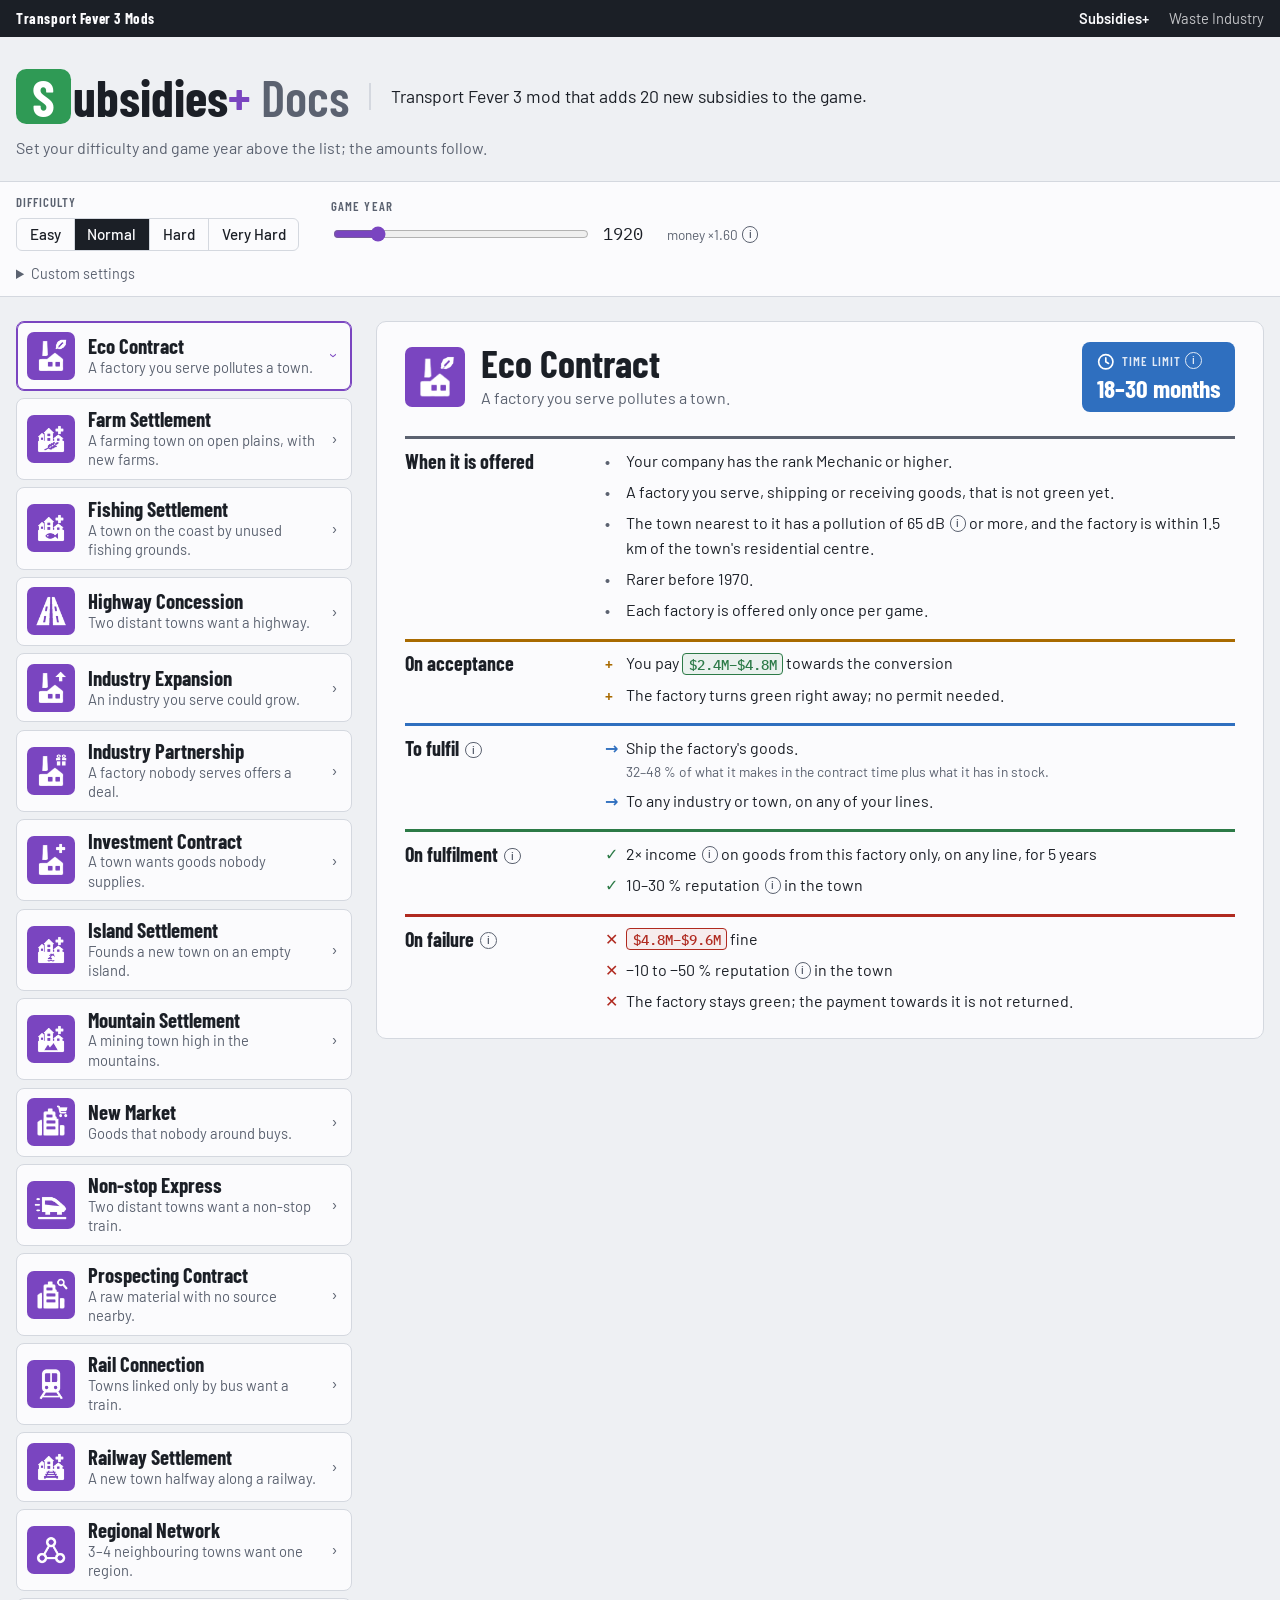
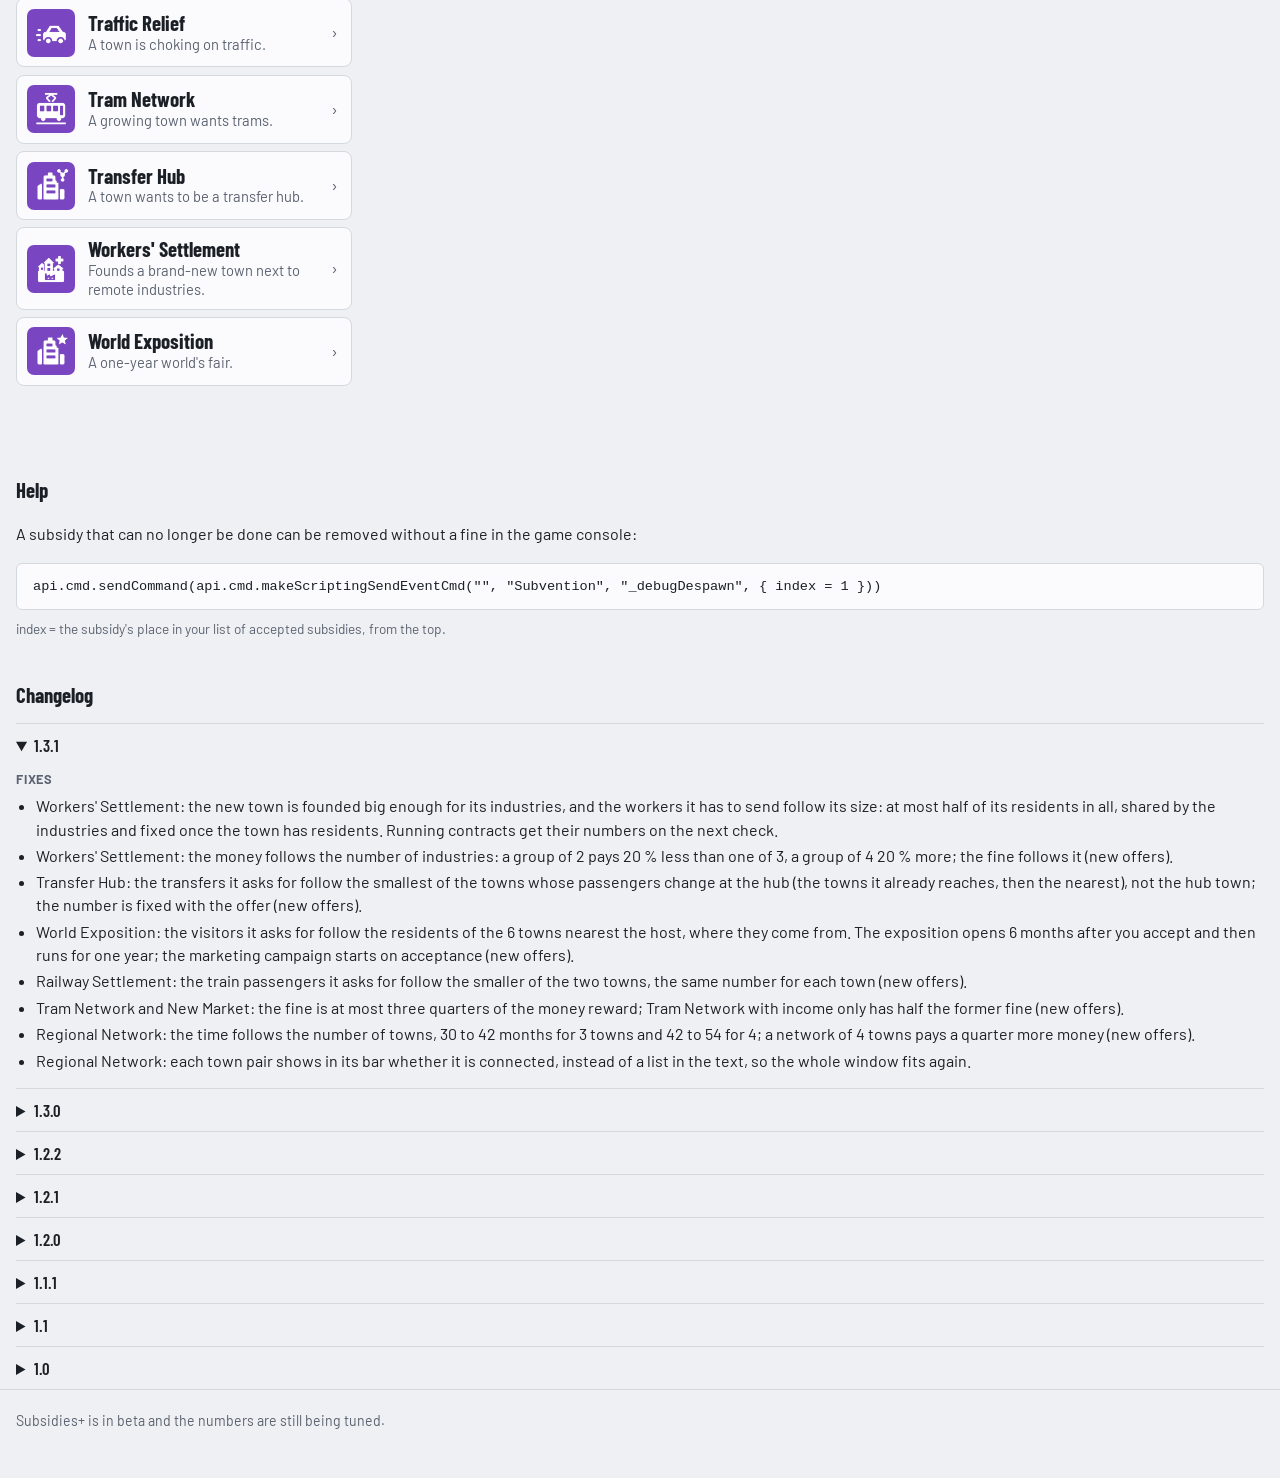
==== commit c26e5580: "Subsidies+ 1.3.1 changelog: Regional Network window" ====
--- a/subsidies-plus/index.html
+++ b/subsidies-plus/index.html
@@ -290,7 +290,7 @@
   <span class="note">index = the subsidy's place in your list of accepted subsidies, from the top.</span>
 </section>
 
-<section class="wrap changelog" id="changelog"><h2>Changelog</h2><details id="v1-3-1" open><summary>1.3.1</summary><h4>Fixes</h4><ul><li>Workers&#x27; Settlement: the new town is founded big enough for its industries, and the workers it has to send follow its size: at most half of its residents in all, shared by the industries and fixed once the town has residents. Running contracts get their numbers on the next check.</li><li>Workers&#x27; Settlement: the money follows the number of industries: a group of 2 pays 20 % less than one of 3, a group of 4 20 % more; the fine follows it (new offers).</li><li>Transfer Hub: the transfers it asks for follow the smallest of the towns whose passengers change at the hub (the towns it already reaches, then the nearest), not the hub town; the number is fixed with the offer (new offers).</li><li>World Exposition: the visitors it asks for follow the residents of the 6 towns nearest the host, where they come from. The exposition opens 6 months after you accept and then runs for one year; the marketing campaign starts on acceptance (new offers).</li><li>Railway Settlement: the train passengers it asks for follow the smaller of the two towns, the same number for each town (new offers).</li><li>Tram Network and New Market: the fine is at most three quarters of the money reward; Tram Network with income only has half the former fine (new offers).</li><li>Regional Network: the time follows the number of towns, 30 to 42 months for 3 towns and 42 to 54 for 4; a network of 4 towns pays a quarter more money (new offers).</li></ul></details><details id="v1-3-0"><summary>1.3.0</summary><h4>New subsidies</h4><ul><li>Island Settlement: a new mostly residential settlement on an empty island; ten years to grow into a Large Hamlet.</li><li>Mountain Settlement: a new mining settlement high in the mountains with a mine nearby (50 % chance of a second one if there is room); seven years to grow into a Hamlet.</li><li>Fishing Settlement: a new settlement on the coast by fishing grounds nobody serves; it buys fish from the start. Ten years to grow into a Large Hamlet.</li><li>Farm Settlement: a new farming settlement with a crop farm nearby and a second farm if there is room; it buys vegetables from the start. Seven years to grow into a Large Hamlet.</li><li>Railway Settlement: a new town halfway along your train line between two towns; help it grow into a Hamlet in five years and carry passengers by train between it and each town.</li></ul><h4>Settlements</h4><ul><li>Settlements no longer come in the normal subsidy rounds: one shared timer offers one at a time, every 36, 24, 12 or 6 months by the game&#x27;s subsidy setting (×1.5 on Rare, ×⅔ on Often). A site comes back after 60 months at the earliest.</li><li>New setting &quot;Settlement subsidies&quot;: Off switches every settlement type off, whatever their own switches say.</li><li>A settlement offer puts a survey tripod with a flag on the spot of the new town; the offer shows in the top bar and takes the camera there.</li><li>Workers&#x27; Settlement: the offer shows arrows from the site of the new town to the industries its residents will work at.</li><li>Workers&#x27; Settlement: the new town is named after its industries&#x27; town, such as &quot;New Goldville&quot;.</li><li>Workers&#x27; Settlement: 30 to 45 months to fulfil instead of 24 to 36. Half again as much money, a third of it upfront, and a fine of three quarters of the reward instead of over three times it. 20 to 40 % reputation in the new town when fulfilled; on failure it takes 50 to 100 % there and nothing in the nearest town (new offers).</li><li>Workers&#x27; Settlement: a new icon (houses with a plus), shared with the new settlements.</li></ul><h4>Other changes</h4><ul><li>Subsidies+ types come up a bit more often on every frequency setting.</li><li>Tram Network: no more reward of money alone. It is either double income on tram rides within the town for five years, or about a third of the former money with double income for two years.</li><li>Regional Network pays 50 % more money (upfront and on completion); its fine stays the same.</li><li>Rail Connection: only between towns of at least 200 residents each.</li><li>Non-stop Express: the offer tells how many passengers the express has to carry.</li><li>Industry Expansion: the task shows a workers icon next to the boosters when the industry needs workers.</li><li>New Market: when several industries make the good, the offer names the one nearest the town.</li><li>The game log (stdout.txt) gets a monthly line on why each type was or was not offered, and timing lines to trace lag.</li></ul><h4>Fixes</h4><ul><li>Workers&#x27; Settlement: an error of the game while the town is founded no longer stops all subsidies; the subsidy ends without a fine and the upfront money goes back.</li><li>Industry Expansion: offered only when every booster cargo the industry needs has an industry on the map that can make it, whether it runs or not.</li><li>Rail Connection and Highway Concession: a contract left with the same town twice ends without a fine, as the Non-stop Express does.</li><li>Non-stop Express and Highway Concession: the warning about a broken express or highway also closes when it came up after the game was loaded.</li></ul></details><details id="v1-2-2"><summary>1.2.2</summary><ul><li>Non-stop Express, Rail Connection, Highway Concession: a contract that ended up with the same town twice is now repaired back to its two towns instead of being ended; also contracts from saves already affected.</li></ul></details><details id="v1-2-1"><summary>1.2.1</summary><ul><li>Fixed a crash when opening a Non-stop Express subsidy that showed the same town twice; such a contract now ends without a fine.</li></ul></details><details id="v1-2-0"><summary>1.2.0</summary><ul><li>Larger subsidy types now unlock with your company rank: most from Mechanic, the biggest ones (Workers&#x27; Settlement, World Exposition, Non-stop Express, Highway Concession) from Coordinator. New companies get more of the game&#x27;s easier subsidies.</li><li>Delivery contracts no longer stop counting after an invalid delivery event.</li><li>Income bonuses of several subsidies no longer cancel each other out.</li><li>New Market: in a small town whose district asks for nothing yet, the delivery target now follows the town&#x27;s size.</li><li>Eco Contract: now offered only near towns whose pollution really reaches 65 dB; before, almost every town qualified.</li><li>Highway Concession: a finished highway is no longer missed when two exits lead into the same access road.</li><li>Industry Partnership: two partnerships with the same factory each keep their perk; the first one ending no longer takes the second one&#x27;s perk.</li><li>Industry Partnership, Eco Contract, Industry Expansion: the game no longer closes the contract&#x27;s factory while the contract runs.</li><li>Industry Partnership, Eco Contract, Industry Expansion: accepting one at some factories no longer crashes the game.</li></ul></details><details id="v1-1-1"><summary>1.1.1</summary><ul><li>New Market: no longer offered for a district that already asks for three kinds of goods.</li></ul></details><details id="v1-1"><summary>1.1</summary><ul><li>New subsidy: Non-stop Express, a train with stops only in two distant towns.</li><li>New subsidy: Highway Concession, a highway between two distant towns, paid monthly for 12 years.</li><li>New subsidy: Industry Partnership, an unserved factory pays with better vehicles.</li><li>New docs page with the full rules of every subsidy.</li><li>Investment Contract: goods from the new factory now count (they did not count at all before).</li><li>Eco Contract: goods carried through a warehouse count once.</li><li>Targets now follow what the factory can make and what the town takes in; rewards and fines grow with the target.</li><li>Prospecting Contract pays less, as it is the easier job.</li><li>Regional Network: every pair of towns has its own goal and progress bar; part of the money comes on acceptance.</li><li>Workers&#x27; Settlement: part of the money comes on acceptance.</li><li>New Market: only one per town at a time.</li><li>Subsidies now show at the industry window and on the map for Eco Contract, Industry Partnership and Industry Expansion.</li><li>Passenger subsidies show their target in the task row.</li><li>Shorter offer texts.</li></ul></details><details id="v1-0"><summary>1.0</summary><ul><li>First beta release.</li></ul></details></section>
+<section class="wrap changelog" id="changelog"><h2>Changelog</h2><details id="v1-3-1" open><summary>1.3.1</summary><h4>Fixes</h4><ul><li>Workers&#x27; Settlement: the new town is founded big enough for its industries, and the workers it has to send follow its size: at most half of its residents in all, shared by the industries and fixed once the town has residents. Running contracts get their numbers on the next check.</li><li>Workers&#x27; Settlement: the money follows the number of industries: a group of 2 pays 20 % less than one of 3, a group of 4 20 % more; the fine follows it (new offers).</li><li>Transfer Hub: the transfers it asks for follow the smallest of the towns whose passengers change at the hub (the towns it already reaches, then the nearest), not the hub town; the number is fixed with the offer (new offers).</li><li>World Exposition: the visitors it asks for follow the residents of the 6 towns nearest the host, where they come from. The exposition opens 6 months after you accept and then runs for one year; the marketing campaign starts on acceptance (new offers).</li><li>Railway Settlement: the train passengers it asks for follow the smaller of the two towns, the same number for each town (new offers).</li><li>Tram Network and New Market: the fine is at most three quarters of the money reward; Tram Network with income only has half the former fine (new offers).</li><li>Regional Network: the time follows the number of towns, 30 to 42 months for 3 towns and 42 to 54 for 4; a network of 4 towns pays a quarter more money (new offers).</li><li>Regional Network: each town pair shows in its bar whether it is connected, instead of a list in the text, so the whole window fits again.</li></ul></details><details id="v1-3-0"><summary>1.3.0</summary><h4>New subsidies</h4><ul><li>Island Settlement: a new mostly residential settlement on an empty island; ten years to grow into a Large Hamlet.</li><li>Mountain Settlement: a new mining settlement high in the mountains with a mine nearby (50 % chance of a second one if there is room); seven years to grow into a Hamlet.</li><li>Fishing Settlement: a new settlement on the coast by fishing grounds nobody serves; it buys fish from the start. Ten years to grow into a Large Hamlet.</li><li>Farm Settlement: a new farming settlement with a crop farm nearby and a second farm if there is room; it buys vegetables from the start. Seven years to grow into a Large Hamlet.</li><li>Railway Settlement: a new town halfway along your train line between two towns; help it grow into a Hamlet in five years and carry passengers by train between it and each town.</li></ul><h4>Settlements</h4><ul><li>Settlements no longer come in the normal subsidy rounds: one shared timer offers one at a time, every 36, 24, 12 or 6 months by the game&#x27;s subsidy setting (×1.5 on Rare, ×⅔ on Often). A site comes back after 60 months at the earliest.</li><li>New setting &quot;Settlement subsidies&quot;: Off switches every settlement type off, whatever their own switches say.</li><li>A settlement offer puts a survey tripod with a flag on the spot of the new town; the offer shows in the top bar and takes the camera there.</li><li>Workers&#x27; Settlement: the offer shows arrows from the site of the new town to the industries its residents will work at.</li><li>Workers&#x27; Settlement: the new town is named after its industries&#x27; town, such as &quot;New Goldville&quot;.</li><li>Workers&#x27; Settlement: 30 to 45 months to fulfil instead of 24 to 36. Half again as much money, a third of it upfront, and a fine of three quarters of the reward instead of over three times it. 20 to 40 % reputation in the new town when fulfilled; on failure it takes 50 to 100 % there and nothing in the nearest town (new offers).</li><li>Workers&#x27; Settlement: a new icon (houses with a plus), shared with the new settlements.</li></ul><h4>Other changes</h4><ul><li>Subsidies+ types come up a bit more often on every frequency setting.</li><li>Tram Network: no more reward of money alone. It is either double income on tram rides within the town for five years, or about a third of the former money with double income for two years.</li><li>Regional Network pays 50 % more money (upfront and on completion); its fine stays the same.</li><li>Rail Connection: only between towns of at least 200 residents each.</li><li>Non-stop Express: the offer tells how many passengers the express has to carry.</li><li>Industry Expansion: the task shows a workers icon next to the boosters when the industry needs workers.</li><li>New Market: when several industries make the good, the offer names the one nearest the town.</li><li>The game log (stdout.txt) gets a monthly line on why each type was or was not offered, and timing lines to trace lag.</li></ul><h4>Fixes</h4><ul><li>Workers&#x27; Settlement: an error of the game while the town is founded no longer stops all subsidies; the subsidy ends without a fine and the upfront money goes back.</li><li>Industry Expansion: offered only when every booster cargo the industry needs has an industry on the map that can make it, whether it runs or not.</li><li>Rail Connection and Highway Concession: a contract left with the same town twice ends without a fine, as the Non-stop Express does.</li><li>Non-stop Express and Highway Concession: the warning about a broken express or highway also closes when it came up after the game was loaded.</li></ul></details><details id="v1-2-2"><summary>1.2.2</summary><ul><li>Non-stop Express, Rail Connection, Highway Concession: a contract that ended up with the same town twice is now repaired back to its two towns instead of being ended; also contracts from saves already affected.</li></ul></details><details id="v1-2-1"><summary>1.2.1</summary><ul><li>Fixed a crash when opening a Non-stop Express subsidy that showed the same town twice; such a contract now ends without a fine.</li></ul></details><details id="v1-2-0"><summary>1.2.0</summary><ul><li>Larger subsidy types now unlock with your company rank: most from Mechanic, the biggest ones (Workers&#x27; Settlement, World Exposition, Non-stop Express, Highway Concession) from Coordinator. New companies get more of the game&#x27;s easier subsidies.</li><li>Delivery contracts no longer stop counting after an invalid delivery event.</li><li>Income bonuses of several subsidies no longer cancel each other out.</li><li>New Market: in a small town whose district asks for nothing yet, the delivery target now follows the town&#x27;s size.</li><li>Eco Contract: now offered only near towns whose pollution really reaches 65 dB; before, almost every town qualified.</li><li>Highway Concession: a finished highway is no longer missed when two exits lead into the same access road.</li><li>Industry Partnership: two partnerships with the same factory each keep their perk; the first one ending no longer takes the second one&#x27;s perk.</li><li>Industry Partnership, Eco Contract, Industry Expansion: the game no longer closes the contract&#x27;s factory while the contract runs.</li><li>Industry Partnership, Eco Contract, Industry Expansion: accepting one at some factories no longer crashes the game.</li></ul></details><details id="v1-1-1"><summary>1.1.1</summary><ul><li>New Market: no longer offered for a district that already asks for three kinds of goods.</li></ul></details><details id="v1-1"><summary>1.1</summary><ul><li>New subsidy: Non-stop Express, a train with stops only in two distant towns.</li><li>New subsidy: Highway Concession, a highway between two distant towns, paid monthly for 12 years.</li><li>New subsidy: Industry Partnership, an unserved factory pays with better vehicles.</li><li>New docs page with the full rules of every subsidy.</li><li>Investment Contract: goods from the new factory now count (they did not count at all before).</li><li>Eco Contract: goods carried through a warehouse count once.</li><li>Targets now follow what the factory can make and what the town takes in; rewards and fines grow with the target.</li><li>Prospecting Contract pays less, as it is the easier job.</li><li>Regional Network: every pair of towns has its own goal and progress bar; part of the money comes on acceptance.</li><li>Workers&#x27; Settlement: part of the money comes on acceptance.</li><li>New Market: only one per town at a time.</li><li>Subsidies now show at the industry window and on the map for Eco Contract, Industry Partnership and Industry Expansion.</li><li>Passenger subsidies show their target in the task row.</li><li>Shorter offer texts.</li></ul></details><details id="v1-0"><summary>1.0</summary><ul><li>First beta release.</li></ul></details></section>
 
 <footer class="wrap">
   <p>Subsidies+ is in beta and the numbers are still being tuned.</p>
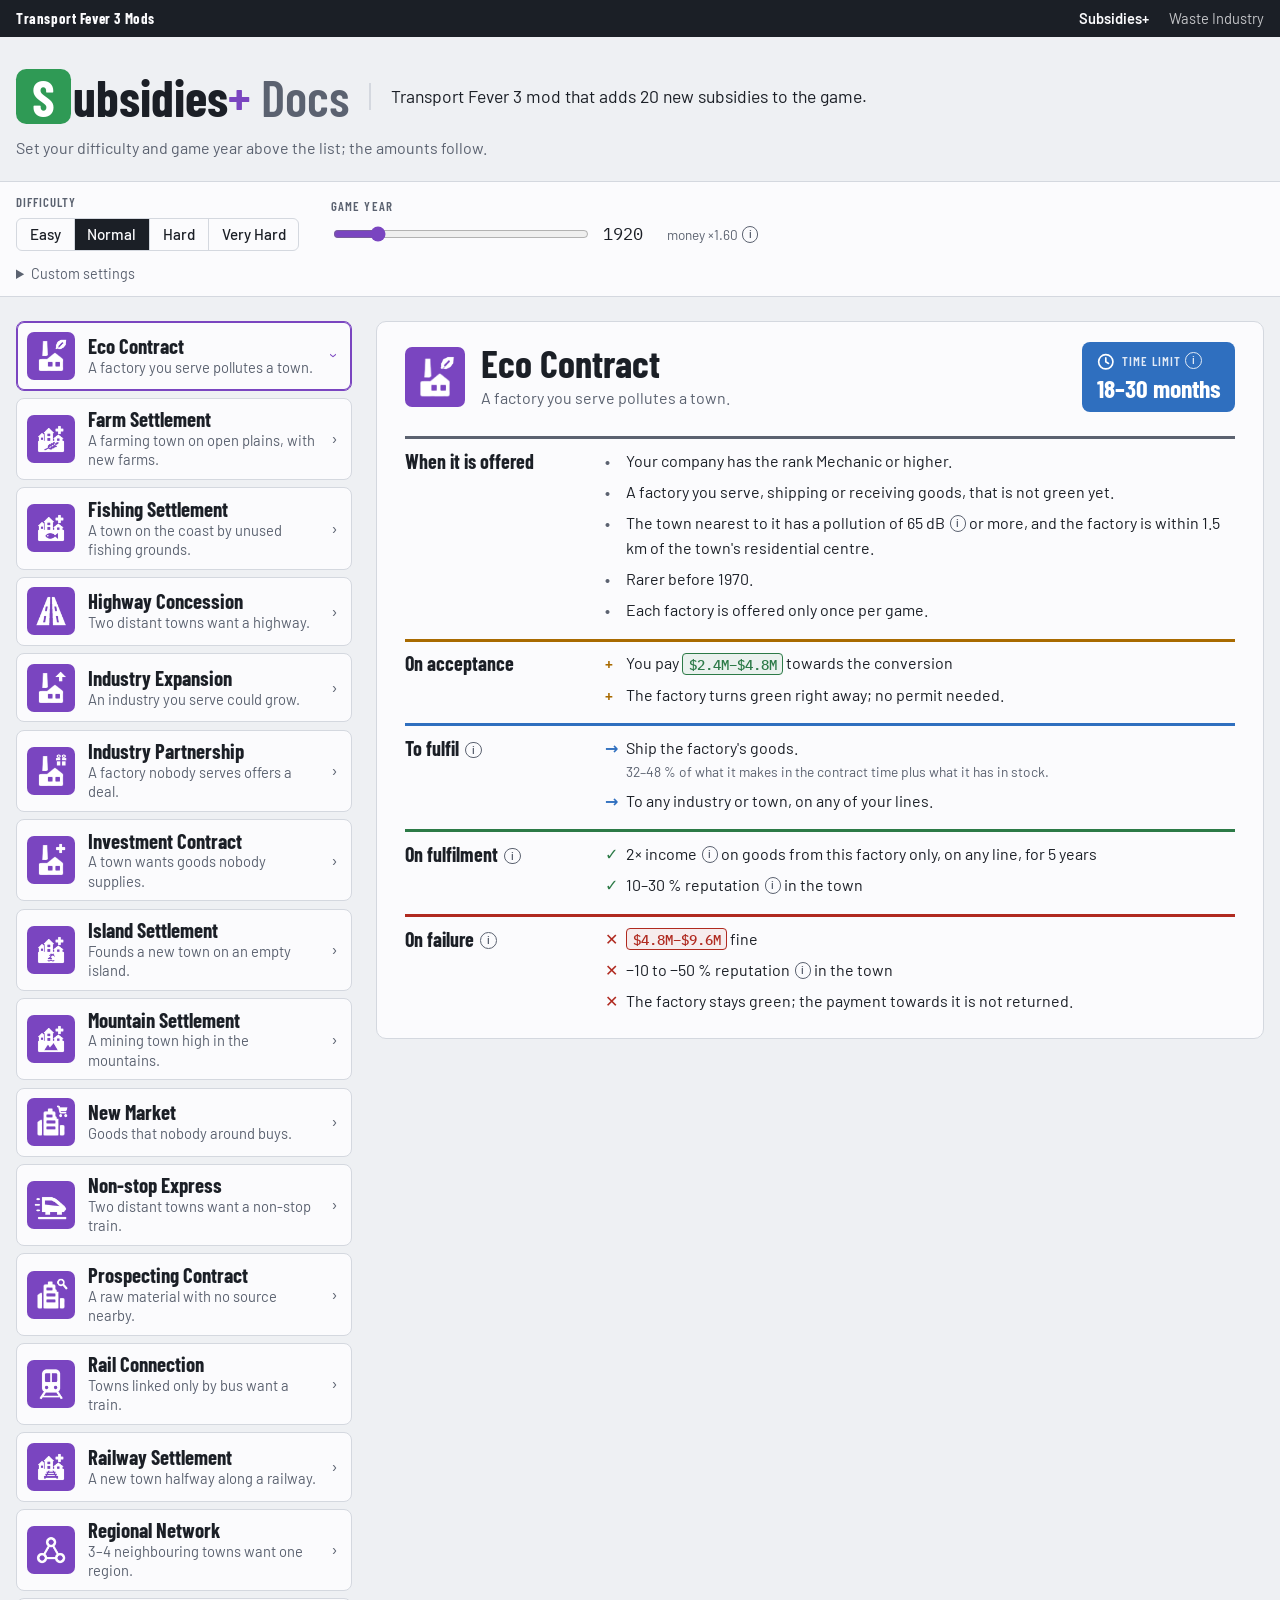
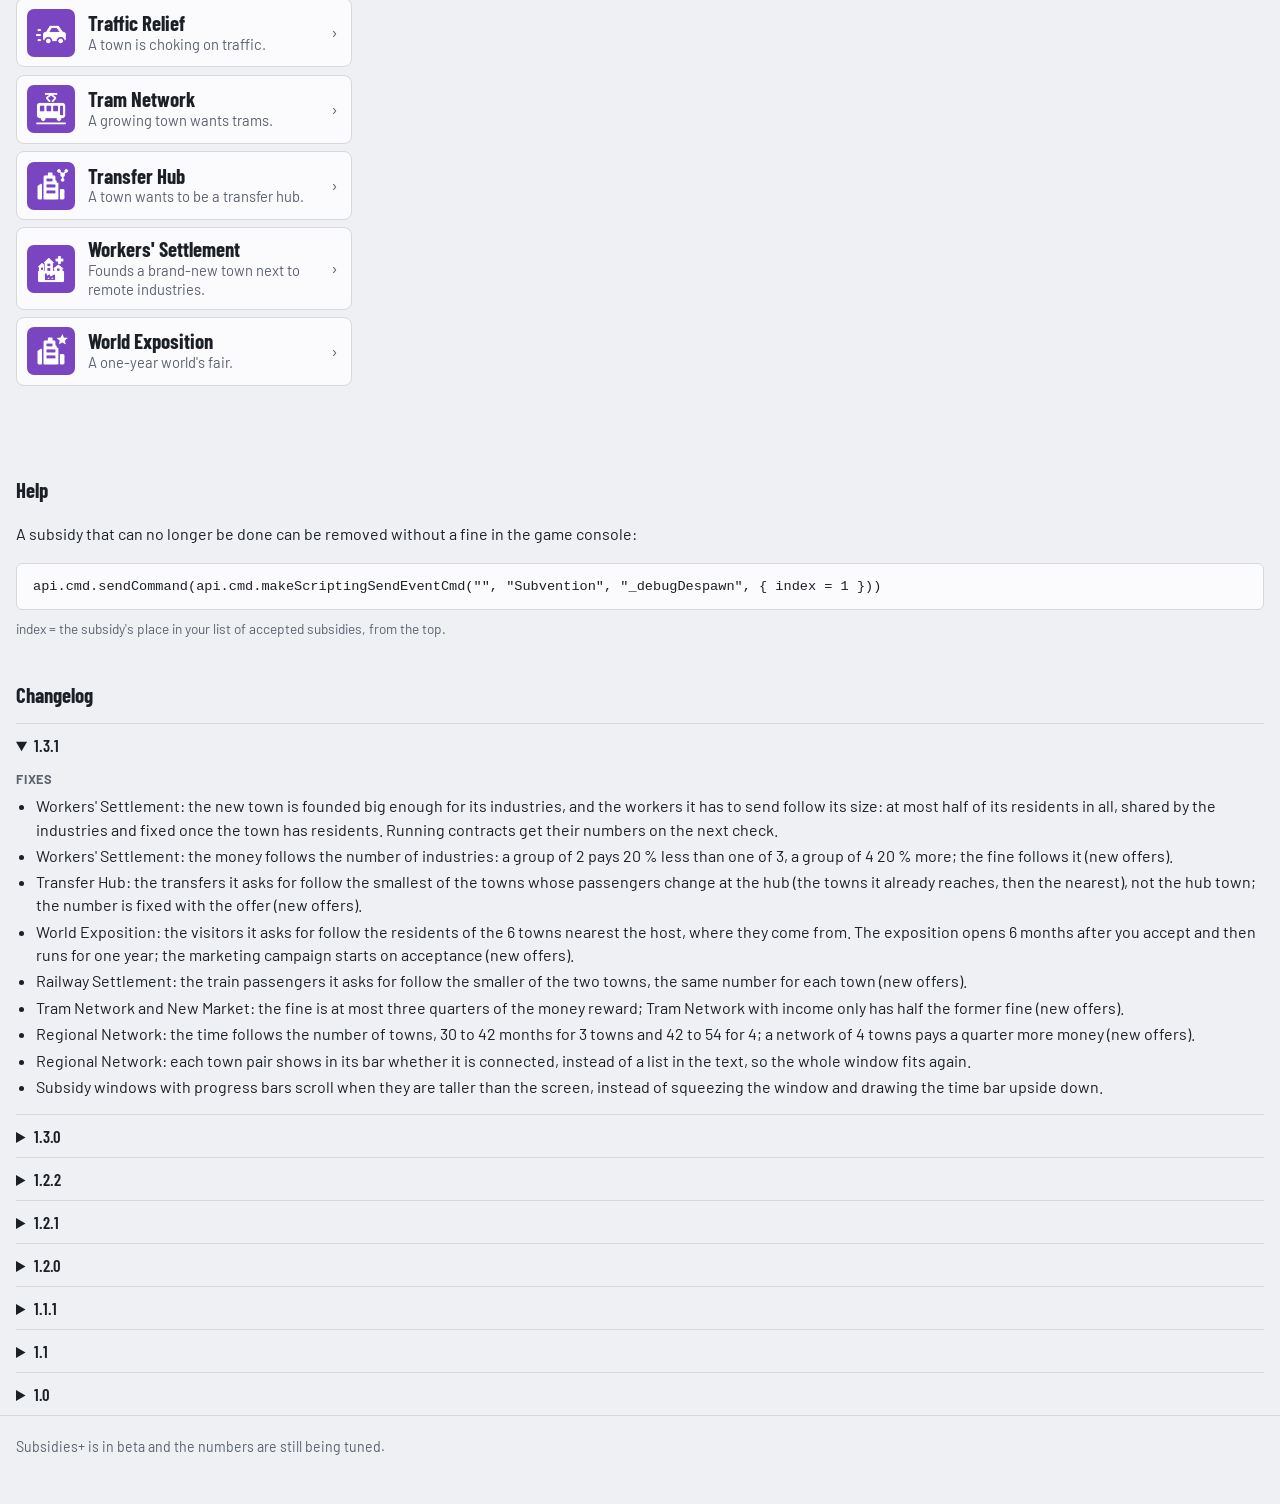
==== commit 6c18a901: "Subsidies+ 1.3.1 changelog: scrolling subsidy window" ====
--- a/subsidies-plus/index.html
+++ b/subsidies-plus/index.html
@@ -290,7 +290,7 @@
   <span class="note">index = the subsidy's place in your list of accepted subsidies, from the top.</span>
 </section>
 
-<section class="wrap changelog" id="changelog"><h2>Changelog</h2><details id="v1-3-1" open><summary>1.3.1</summary><h4>Fixes</h4><ul><li>Workers&#x27; Settlement: the new town is founded big enough for its industries, and the workers it has to send follow its size: at most half of its residents in all, shared by the industries and fixed once the town has residents. Running contracts get their numbers on the next check.</li><li>Workers&#x27; Settlement: the money follows the number of industries: a group of 2 pays 20 % less than one of 3, a group of 4 20 % more; the fine follows it (new offers).</li><li>Transfer Hub: the transfers it asks for follow the smallest of the towns whose passengers change at the hub (the towns it already reaches, then the nearest), not the hub town; the number is fixed with the offer (new offers).</li><li>World Exposition: the visitors it asks for follow the residents of the 6 towns nearest the host, where they come from. The exposition opens 6 months after you accept and then runs for one year; the marketing campaign starts on acceptance (new offers).</li><li>Railway Settlement: the train passengers it asks for follow the smaller of the two towns, the same number for each town (new offers).</li><li>Tram Network and New Market: the fine is at most three quarters of the money reward; Tram Network with income only has half the former fine (new offers).</li><li>Regional Network: the time follows the number of towns, 30 to 42 months for 3 towns and 42 to 54 for 4; a network of 4 towns pays a quarter more money (new offers).</li><li>Regional Network: each town pair shows in its bar whether it is connected, instead of a list in the text, so the whole window fits again.</li></ul></details><details id="v1-3-0"><summary>1.3.0</summary><h4>New subsidies</h4><ul><li>Island Settlement: a new mostly residential settlement on an empty island; ten years to grow into a Large Hamlet.</li><li>Mountain Settlement: a new mining settlement high in the mountains with a mine nearby (50 % chance of a second one if there is room); seven years to grow into a Hamlet.</li><li>Fishing Settlement: a new settlement on the coast by fishing grounds nobody serves; it buys fish from the start. Ten years to grow into a Large Hamlet.</li><li>Farm Settlement: a new farming settlement with a crop farm nearby and a second farm if there is room; it buys vegetables from the start. Seven years to grow into a Large Hamlet.</li><li>Railway Settlement: a new town halfway along your train line between two towns; help it grow into a Hamlet in five years and carry passengers by train between it and each town.</li></ul><h4>Settlements</h4><ul><li>Settlements no longer come in the normal subsidy rounds: one shared timer offers one at a time, every 36, 24, 12 or 6 months by the game&#x27;s subsidy setting (×1.5 on Rare, ×⅔ on Often). A site comes back after 60 months at the earliest.</li><li>New setting &quot;Settlement subsidies&quot;: Off switches every settlement type off, whatever their own switches say.</li><li>A settlement offer puts a survey tripod with a flag on the spot of the new town; the offer shows in the top bar and takes the camera there.</li><li>Workers&#x27; Settlement: the offer shows arrows from the site of the new town to the industries its residents will work at.</li><li>Workers&#x27; Settlement: the new town is named after its industries&#x27; town, such as &quot;New Goldville&quot;.</li><li>Workers&#x27; Settlement: 30 to 45 months to fulfil instead of 24 to 36. Half again as much money, a third of it upfront, and a fine of three quarters of the reward instead of over three times it. 20 to 40 % reputation in the new town when fulfilled; on failure it takes 50 to 100 % there and nothing in the nearest town (new offers).</li><li>Workers&#x27; Settlement: a new icon (houses with a plus), shared with the new settlements.</li></ul><h4>Other changes</h4><ul><li>Subsidies+ types come up a bit more often on every frequency setting.</li><li>Tram Network: no more reward of money alone. It is either double income on tram rides within the town for five years, or about a third of the former money with double income for two years.</li><li>Regional Network pays 50 % more money (upfront and on completion); its fine stays the same.</li><li>Rail Connection: only between towns of at least 200 residents each.</li><li>Non-stop Express: the offer tells how many passengers the express has to carry.</li><li>Industry Expansion: the task shows a workers icon next to the boosters when the industry needs workers.</li><li>New Market: when several industries make the good, the offer names the one nearest the town.</li><li>The game log (stdout.txt) gets a monthly line on why each type was or was not offered, and timing lines to trace lag.</li></ul><h4>Fixes</h4><ul><li>Workers&#x27; Settlement: an error of the game while the town is founded no longer stops all subsidies; the subsidy ends without a fine and the upfront money goes back.</li><li>Industry Expansion: offered only when every booster cargo the industry needs has an industry on the map that can make it, whether it runs or not.</li><li>Rail Connection and Highway Concession: a contract left with the same town twice ends without a fine, as the Non-stop Express does.</li><li>Non-stop Express and Highway Concession: the warning about a broken express or highway also closes when it came up after the game was loaded.</li></ul></details><details id="v1-2-2"><summary>1.2.2</summary><ul><li>Non-stop Express, Rail Connection, Highway Concession: a contract that ended up with the same town twice is now repaired back to its two towns instead of being ended; also contracts from saves already affected.</li></ul></details><details id="v1-2-1"><summary>1.2.1</summary><ul><li>Fixed a crash when opening a Non-stop Express subsidy that showed the same town twice; such a contract now ends without a fine.</li></ul></details><details id="v1-2-0"><summary>1.2.0</summary><ul><li>Larger subsidy types now unlock with your company rank: most from Mechanic, the biggest ones (Workers&#x27; Settlement, World Exposition, Non-stop Express, Highway Concession) from Coordinator. New companies get more of the game&#x27;s easier subsidies.</li><li>Delivery contracts no longer stop counting after an invalid delivery event.</li><li>Income bonuses of several subsidies no longer cancel each other out.</li><li>New Market: in a small town whose district asks for nothing yet, the delivery target now follows the town&#x27;s size.</li><li>Eco Contract: now offered only near towns whose pollution really reaches 65 dB; before, almost every town qualified.</li><li>Highway Concession: a finished highway is no longer missed when two exits lead into the same access road.</li><li>Industry Partnership: two partnerships with the same factory each keep their perk; the first one ending no longer takes the second one&#x27;s perk.</li><li>Industry Partnership, Eco Contract, Industry Expansion: the game no longer closes the contract&#x27;s factory while the contract runs.</li><li>Industry Partnership, Eco Contract, Industry Expansion: accepting one at some factories no longer crashes the game.</li></ul></details><details id="v1-1-1"><summary>1.1.1</summary><ul><li>New Market: no longer offered for a district that already asks for three kinds of goods.</li></ul></details><details id="v1-1"><summary>1.1</summary><ul><li>New subsidy: Non-stop Express, a train with stops only in two distant towns.</li><li>New subsidy: Highway Concession, a highway between two distant towns, paid monthly for 12 years.</li><li>New subsidy: Industry Partnership, an unserved factory pays with better vehicles.</li><li>New docs page with the full rules of every subsidy.</li><li>Investment Contract: goods from the new factory now count (they did not count at all before).</li><li>Eco Contract: goods carried through a warehouse count once.</li><li>Targets now follow what the factory can make and what the town takes in; rewards and fines grow with the target.</li><li>Prospecting Contract pays less, as it is the easier job.</li><li>Regional Network: every pair of towns has its own goal and progress bar; part of the money comes on acceptance.</li><li>Workers&#x27; Settlement: part of the money comes on acceptance.</li><li>New Market: only one per town at a time.</li><li>Subsidies now show at the industry window and on the map for Eco Contract, Industry Partnership and Industry Expansion.</li><li>Passenger subsidies show their target in the task row.</li><li>Shorter offer texts.</li></ul></details><details id="v1-0"><summary>1.0</summary><ul><li>First beta release.</li></ul></details></section>
+<section class="wrap changelog" id="changelog"><h2>Changelog</h2><details id="v1-3-1" open><summary>1.3.1</summary><h4>Fixes</h4><ul><li>Workers&#x27; Settlement: the new town is founded big enough for its industries, and the workers it has to send follow its size: at most half of its residents in all, shared by the industries and fixed once the town has residents. Running contracts get their numbers on the next check.</li><li>Workers&#x27; Settlement: the money follows the number of industries: a group of 2 pays 20 % less than one of 3, a group of 4 20 % more; the fine follows it (new offers).</li><li>Transfer Hub: the transfers it asks for follow the smallest of the towns whose passengers change at the hub (the towns it already reaches, then the nearest), not the hub town; the number is fixed with the offer (new offers).</li><li>World Exposition: the visitors it asks for follow the residents of the 6 towns nearest the host, where they come from. The exposition opens 6 months after you accept and then runs for one year; the marketing campaign starts on acceptance (new offers).</li><li>Railway Settlement: the train passengers it asks for follow the smaller of the two towns, the same number for each town (new offers).</li><li>Tram Network and New Market: the fine is at most three quarters of the money reward; Tram Network with income only has half the former fine (new offers).</li><li>Regional Network: the time follows the number of towns, 30 to 42 months for 3 towns and 42 to 54 for 4; a network of 4 towns pays a quarter more money (new offers).</li><li>Regional Network: each town pair shows in its bar whether it is connected, instead of a list in the text, so the whole window fits again.</li><li>Subsidy windows with progress bars scroll when they are taller than the screen, instead of squeezing the window and drawing the time bar upside down.</li></ul></details><details id="v1-3-0"><summary>1.3.0</summary><h4>New subsidies</h4><ul><li>Island Settlement: a new mostly residential settlement on an empty island; ten years to grow into a Large Hamlet.</li><li>Mountain Settlement: a new mining settlement high in the mountains with a mine nearby (50 % chance of a second one if there is room); seven years to grow into a Hamlet.</li><li>Fishing Settlement: a new settlement on the coast by fishing grounds nobody serves; it buys fish from the start. Ten years to grow into a Large Hamlet.</li><li>Farm Settlement: a new farming settlement with a crop farm nearby and a second farm if there is room; it buys vegetables from the start. Seven years to grow into a Large Hamlet.</li><li>Railway Settlement: a new town halfway along your train line between two towns; help it grow into a Hamlet in five years and carry passengers by train between it and each town.</li></ul><h4>Settlements</h4><ul><li>Settlements no longer come in the normal subsidy rounds: one shared timer offers one at a time, every 36, 24, 12 or 6 months by the game&#x27;s subsidy setting (×1.5 on Rare, ×⅔ on Often). A site comes back after 60 months at the earliest.</li><li>New setting &quot;Settlement subsidies&quot;: Off switches every settlement type off, whatever their own switches say.</li><li>A settlement offer puts a survey tripod with a flag on the spot of the new town; the offer shows in the top bar and takes the camera there.</li><li>Workers&#x27; Settlement: the offer shows arrows from the site of the new town to the industries its residents will work at.</li><li>Workers&#x27; Settlement: the new town is named after its industries&#x27; town, such as &quot;New Goldville&quot;.</li><li>Workers&#x27; Settlement: 30 to 45 months to fulfil instead of 24 to 36. Half again as much money, a third of it upfront, and a fine of three quarters of the reward instead of over three times it. 20 to 40 % reputation in the new town when fulfilled; on failure it takes 50 to 100 % there and nothing in the nearest town (new offers).</li><li>Workers&#x27; Settlement: a new icon (houses with a plus), shared with the new settlements.</li></ul><h4>Other changes</h4><ul><li>Subsidies+ types come up a bit more often on every frequency setting.</li><li>Tram Network: no more reward of money alone. It is either double income on tram rides within the town for five years, or about a third of the former money with double income for two years.</li><li>Regional Network pays 50 % more money (upfront and on completion); its fine stays the same.</li><li>Rail Connection: only between towns of at least 200 residents each.</li><li>Non-stop Express: the offer tells how many passengers the express has to carry.</li><li>Industry Expansion: the task shows a workers icon next to the boosters when the industry needs workers.</li><li>New Market: when several industries make the good, the offer names the one nearest the town.</li><li>The game log (stdout.txt) gets a monthly line on why each type was or was not offered, and timing lines to trace lag.</li></ul><h4>Fixes</h4><ul><li>Workers&#x27; Settlement: an error of the game while the town is founded no longer stops all subsidies; the subsidy ends without a fine and the upfront money goes back.</li><li>Industry Expansion: offered only when every booster cargo the industry needs has an industry on the map that can make it, whether it runs or not.</li><li>Rail Connection and Highway Concession: a contract left with the same town twice ends without a fine, as the Non-stop Express does.</li><li>Non-stop Express and Highway Concession: the warning about a broken express or highway also closes when it came up after the game was loaded.</li></ul></details><details id="v1-2-2"><summary>1.2.2</summary><ul><li>Non-stop Express, Rail Connection, Highway Concession: a contract that ended up with the same town twice is now repaired back to its two towns instead of being ended; also contracts from saves already affected.</li></ul></details><details id="v1-2-1"><summary>1.2.1</summary><ul><li>Fixed a crash when opening a Non-stop Express subsidy that showed the same town twice; such a contract now ends without a fine.</li></ul></details><details id="v1-2-0"><summary>1.2.0</summary><ul><li>Larger subsidy types now unlock with your company rank: most from Mechanic, the biggest ones (Workers&#x27; Settlement, World Exposition, Non-stop Express, Highway Concession) from Coordinator. New companies get more of the game&#x27;s easier subsidies.</li><li>Delivery contracts no longer stop counting after an invalid delivery event.</li><li>Income bonuses of several subsidies no longer cancel each other out.</li><li>New Market: in a small town whose district asks for nothing yet, the delivery target now follows the town&#x27;s size.</li><li>Eco Contract: now offered only near towns whose pollution really reaches 65 dB; before, almost every town qualified.</li><li>Highway Concession: a finished highway is no longer missed when two exits lead into the same access road.</li><li>Industry Partnership: two partnerships with the same factory each keep their perk; the first one ending no longer takes the second one&#x27;s perk.</li><li>Industry Partnership, Eco Contract, Industry Expansion: the game no longer closes the contract&#x27;s factory while the contract runs.</li><li>Industry Partnership, Eco Contract, Industry Expansion: accepting one at some factories no longer crashes the game.</li></ul></details><details id="v1-1-1"><summary>1.1.1</summary><ul><li>New Market: no longer offered for a district that already asks for three kinds of goods.</li></ul></details><details id="v1-1"><summary>1.1</summary><ul><li>New subsidy: Non-stop Express, a train with stops only in two distant towns.</li><li>New subsidy: Highway Concession, a highway between two distant towns, paid monthly for 12 years.</li><li>New subsidy: Industry Partnership, an unserved factory pays with better vehicles.</li><li>New docs page with the full rules of every subsidy.</li><li>Investment Contract: goods from the new factory now count (they did not count at all before).</li><li>Eco Contract: goods carried through a warehouse count once.</li><li>Targets now follow what the factory can make and what the town takes in; rewards and fines grow with the target.</li><li>Prospecting Contract pays less, as it is the easier job.</li><li>Regional Network: every pair of towns has its own goal and progress bar; part of the money comes on acceptance.</li><li>Workers&#x27; Settlement: part of the money comes on acceptance.</li><li>New Market: only one per town at a time.</li><li>Subsidies now show at the industry window and on the map for Eco Contract, Industry Partnership and Industry Expansion.</li><li>Passenger subsidies show their target in the task row.</li><li>Shorter offer texts.</li></ul></details><details id="v1-0"><summary>1.0</summary><ul><li>First beta release.</li></ul></details></section>
 
 <footer class="wrap">
   <p>Subsidies+ is in beta and the numbers are still being tuned.</p>
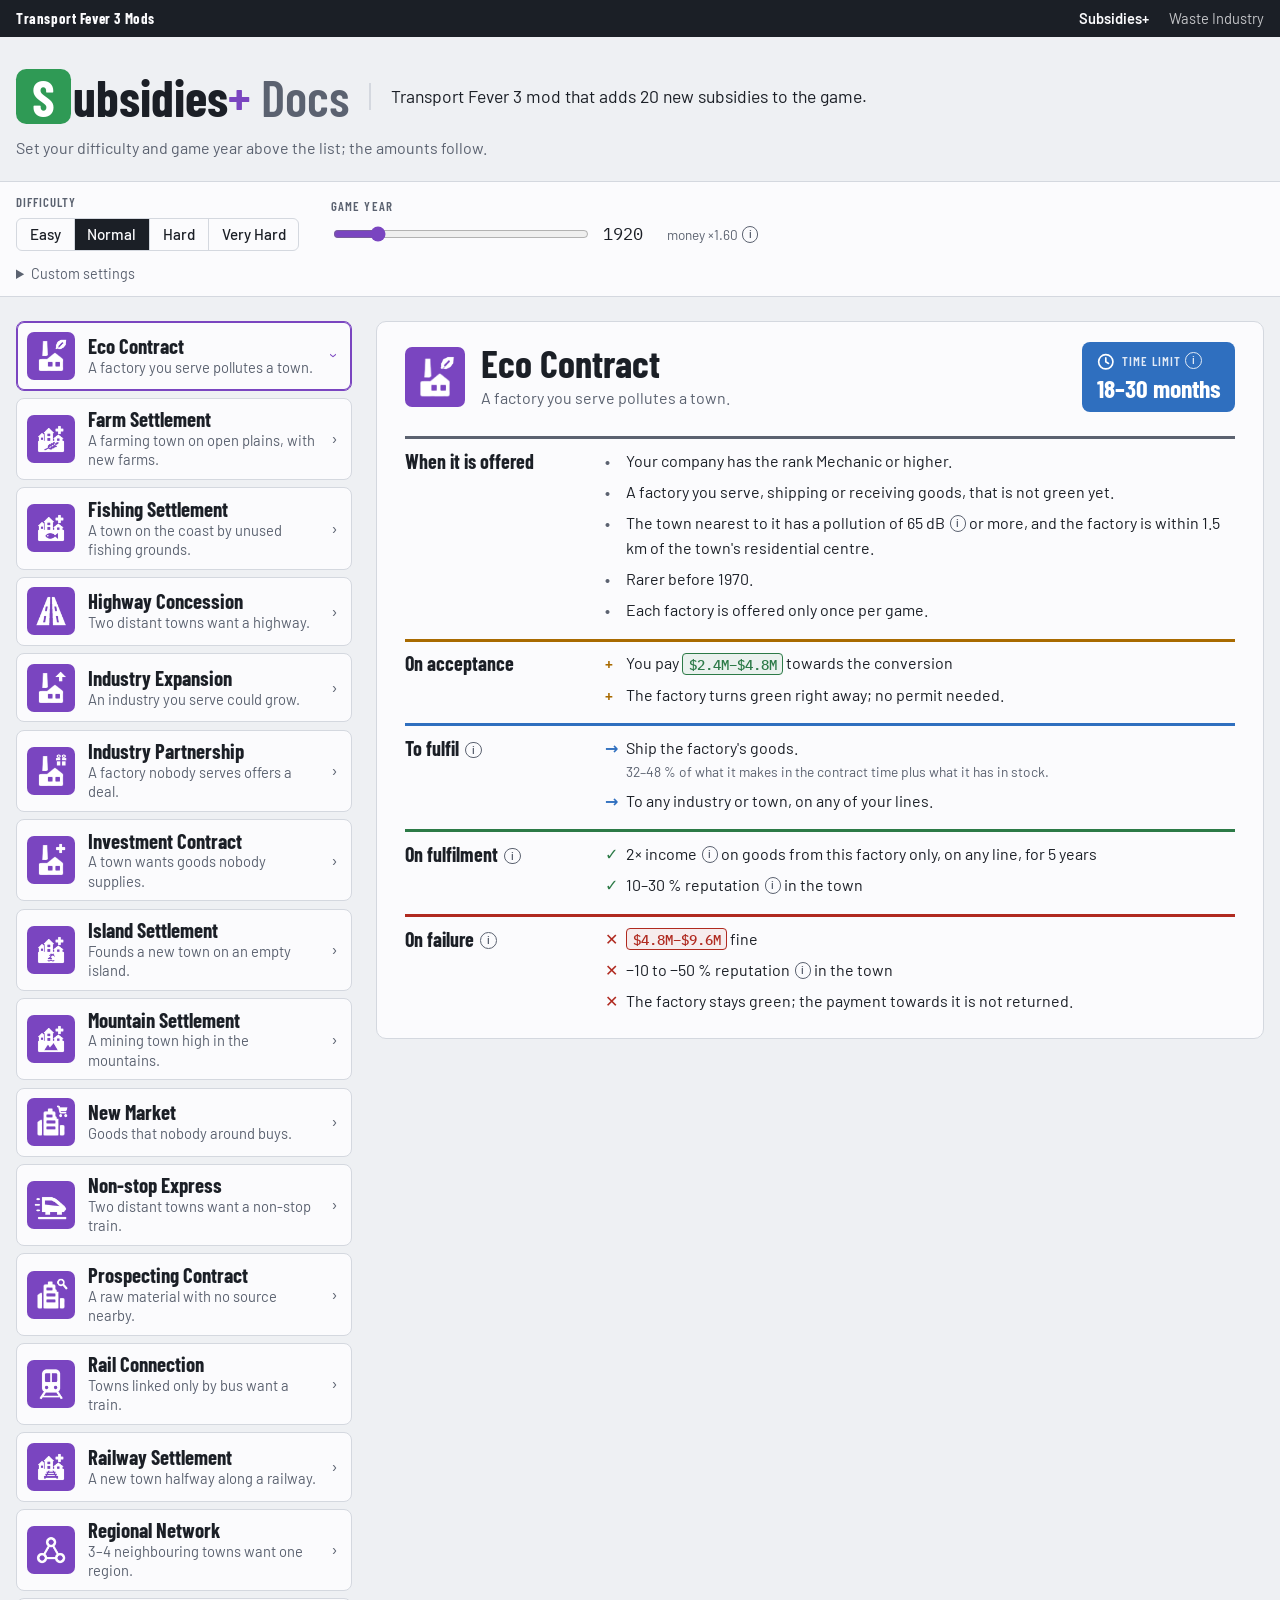
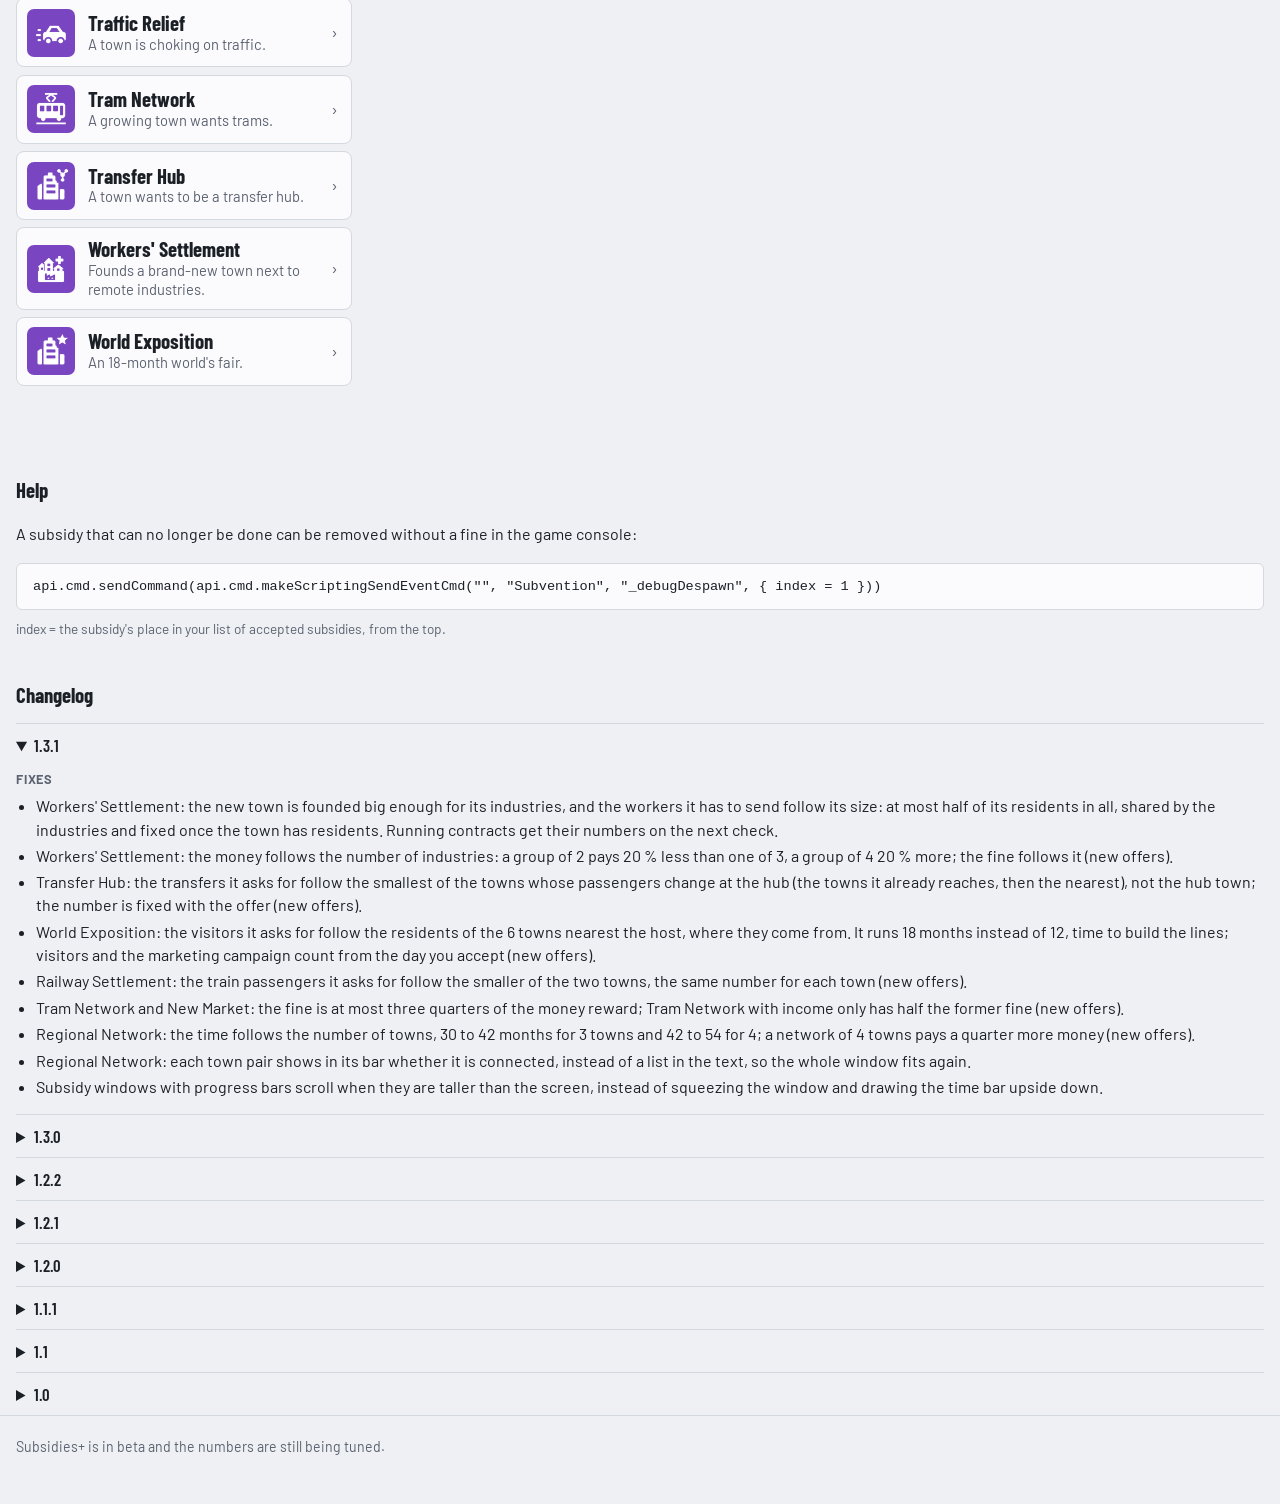
==== commit eae40304: "Subsidies+ 1.3.1: World Exposition runs 18 months from acceptance" ====
--- a/subsidies-plus/index.html
+++ b/subsidies-plus/index.html
@@ -290,7 +290,7 @@
   <span class="note">index = the subsidy's place in your list of accepted subsidies, from the top.</span>
 </section>
 
-<section class="wrap changelog" id="changelog"><h2>Changelog</h2><details id="v1-3-1" open><summary>1.3.1</summary><h4>Fixes</h4><ul><li>Workers&#x27; Settlement: the new town is founded big enough for its industries, and the workers it has to send follow its size: at most half of its residents in all, shared by the industries and fixed once the town has residents. Running contracts get their numbers on the next check.</li><li>Workers&#x27; Settlement: the money follows the number of industries: a group of 2 pays 20 % less than one of 3, a group of 4 20 % more; the fine follows it (new offers).</li><li>Transfer Hub: the transfers it asks for follow the smallest of the towns whose passengers change at the hub (the towns it already reaches, then the nearest), not the hub town; the number is fixed with the offer (new offers).</li><li>World Exposition: the visitors it asks for follow the residents of the 6 towns nearest the host, where they come from. The exposition opens 6 months after you accept and then runs for one year; the marketing campaign starts on acceptance (new offers).</li><li>Railway Settlement: the train passengers it asks for follow the smaller of the two towns, the same number for each town (new offers).</li><li>Tram Network and New Market: the fine is at most three quarters of the money reward; Tram Network with income only has half the former fine (new offers).</li><li>Regional Network: the time follows the number of towns, 30 to 42 months for 3 towns and 42 to 54 for 4; a network of 4 towns pays a quarter more money (new offers).</li><li>Regional Network: each town pair shows in its bar whether it is connected, instead of a list in the text, so the whole window fits again.</li><li>Subsidy windows with progress bars scroll when they are taller than the screen, instead of squeezing the window and drawing the time bar upside down.</li></ul></details><details id="v1-3-0"><summary>1.3.0</summary><h4>New subsidies</h4><ul><li>Island Settlement: a new mostly residential settlement on an empty island; ten years to grow into a Large Hamlet.</li><li>Mountain Settlement: a new mining settlement high in the mountains with a mine nearby (50 % chance of a second one if there is room); seven years to grow into a Hamlet.</li><li>Fishing Settlement: a new settlement on the coast by fishing grounds nobody serves; it buys fish from the start. Ten years to grow into a Large Hamlet.</li><li>Farm Settlement: a new farming settlement with a crop farm nearby and a second farm if there is room; it buys vegetables from the start. Seven years to grow into a Large Hamlet.</li><li>Railway Settlement: a new town halfway along your train line between two towns; help it grow into a Hamlet in five years and carry passengers by train between it and each town.</li></ul><h4>Settlements</h4><ul><li>Settlements no longer come in the normal subsidy rounds: one shared timer offers one at a time, every 36, 24, 12 or 6 months by the game&#x27;s subsidy setting (×1.5 on Rare, ×⅔ on Often). A site comes back after 60 months at the earliest.</li><li>New setting &quot;Settlement subsidies&quot;: Off switches every settlement type off, whatever their own switches say.</li><li>A settlement offer puts a survey tripod with a flag on the spot of the new town; the offer shows in the top bar and takes the camera there.</li><li>Workers&#x27; Settlement: the offer shows arrows from the site of the new town to the industries its residents will work at.</li><li>Workers&#x27; Settlement: the new town is named after its industries&#x27; town, such as &quot;New Goldville&quot;.</li><li>Workers&#x27; Settlement: 30 to 45 months to fulfil instead of 24 to 36. Half again as much money, a third of it upfront, and a fine of three quarters of the reward instead of over three times it. 20 to 40 % reputation in the new town when fulfilled; on failure it takes 50 to 100 % there and nothing in the nearest town (new offers).</li><li>Workers&#x27; Settlement: a new icon (houses with a plus), shared with the new settlements.</li></ul><h4>Other changes</h4><ul><li>Subsidies+ types come up a bit more often on every frequency setting.</li><li>Tram Network: no more reward of money alone. It is either double income on tram rides within the town for five years, or about a third of the former money with double income for two years.</li><li>Regional Network pays 50 % more money (upfront and on completion); its fine stays the same.</li><li>Rail Connection: only between towns of at least 200 residents each.</li><li>Non-stop Express: the offer tells how many passengers the express has to carry.</li><li>Industry Expansion: the task shows a workers icon next to the boosters when the industry needs workers.</li><li>New Market: when several industries make the good, the offer names the one nearest the town.</li><li>The game log (stdout.txt) gets a monthly line on why each type was or was not offered, and timing lines to trace lag.</li></ul><h4>Fixes</h4><ul><li>Workers&#x27; Settlement: an error of the game while the town is founded no longer stops all subsidies; the subsidy ends without a fine and the upfront money goes back.</li><li>Industry Expansion: offered only when every booster cargo the industry needs has an industry on the map that can make it, whether it runs or not.</li><li>Rail Connection and Highway Concession: a contract left with the same town twice ends without a fine, as the Non-stop Express does.</li><li>Non-stop Express and Highway Concession: the warning about a broken express or highway also closes when it came up after the game was loaded.</li></ul></details><details id="v1-2-2"><summary>1.2.2</summary><ul><li>Non-stop Express, Rail Connection, Highway Concession: a contract that ended up with the same town twice is now repaired back to its two towns instead of being ended; also contracts from saves already affected.</li></ul></details><details id="v1-2-1"><summary>1.2.1</summary><ul><li>Fixed a crash when opening a Non-stop Express subsidy that showed the same town twice; such a contract now ends without a fine.</li></ul></details><details id="v1-2-0"><summary>1.2.0</summary><ul><li>Larger subsidy types now unlock with your company rank: most from Mechanic, the biggest ones (Workers&#x27; Settlement, World Exposition, Non-stop Express, Highway Concession) from Coordinator. New companies get more of the game&#x27;s easier subsidies.</li><li>Delivery contracts no longer stop counting after an invalid delivery event.</li><li>Income bonuses of several subsidies no longer cancel each other out.</li><li>New Market: in a small town whose district asks for nothing yet, the delivery target now follows the town&#x27;s size.</li><li>Eco Contract: now offered only near towns whose pollution really reaches 65 dB; before, almost every town qualified.</li><li>Highway Concession: a finished highway is no longer missed when two exits lead into the same access road.</li><li>Industry Partnership: two partnerships with the same factory each keep their perk; the first one ending no longer takes the second one&#x27;s perk.</li><li>Industry Partnership, Eco Contract, Industry Expansion: the game no longer closes the contract&#x27;s factory while the contract runs.</li><li>Industry Partnership, Eco Contract, Industry Expansion: accepting one at some factories no longer crashes the game.</li></ul></details><details id="v1-1-1"><summary>1.1.1</summary><ul><li>New Market: no longer offered for a district that already asks for three kinds of goods.</li></ul></details><details id="v1-1"><summary>1.1</summary><ul><li>New subsidy: Non-stop Express, a train with stops only in two distant towns.</li><li>New subsidy: Highway Concession, a highway between two distant towns, paid monthly for 12 years.</li><li>New subsidy: Industry Partnership, an unserved factory pays with better vehicles.</li><li>New docs page with the full rules of every subsidy.</li><li>Investment Contract: goods from the new factory now count (they did not count at all before).</li><li>Eco Contract: goods carried through a warehouse count once.</li><li>Targets now follow what the factory can make and what the town takes in; rewards and fines grow with the target.</li><li>Prospecting Contract pays less, as it is the easier job.</li><li>Regional Network: every pair of towns has its own goal and progress bar; part of the money comes on acceptance.</li><li>Workers&#x27; Settlement: part of the money comes on acceptance.</li><li>New Market: only one per town at a time.</li><li>Subsidies now show at the industry window and on the map for Eco Contract, Industry Partnership and Industry Expansion.</li><li>Passenger subsidies show their target in the task row.</li><li>Shorter offer texts.</li></ul></details><details id="v1-0"><summary>1.0</summary><ul><li>First beta release.</li></ul></details></section>
+<section class="wrap changelog" id="changelog"><h2>Changelog</h2><details id="v1-3-1" open><summary>1.3.1</summary><h4>Fixes</h4><ul><li>Workers&#x27; Settlement: the new town is founded big enough for its industries, and the workers it has to send follow its size: at most half of its residents in all, shared by the industries and fixed once the town has residents. Running contracts get their numbers on the next check.</li><li>Workers&#x27; Settlement: the money follows the number of industries: a group of 2 pays 20 % less than one of 3, a group of 4 20 % more; the fine follows it (new offers).</li><li>Transfer Hub: the transfers it asks for follow the smallest of the towns whose passengers change at the hub (the towns it already reaches, then the nearest), not the hub town; the number is fixed with the offer (new offers).</li><li>World Exposition: the visitors it asks for follow the residents of the 6 towns nearest the host, where they come from. It runs 18 months instead of 12, time to build the lines; visitors and the marketing campaign count from the day you accept (new offers).</li><li>Railway Settlement: the train passengers it asks for follow the smaller of the two towns, the same number for each town (new offers).</li><li>Tram Network and New Market: the fine is at most three quarters of the money reward; Tram Network with income only has half the former fine (new offers).</li><li>Regional Network: the time follows the number of towns, 30 to 42 months for 3 towns and 42 to 54 for 4; a network of 4 towns pays a quarter more money (new offers).</li><li>Regional Network: each town pair shows in its bar whether it is connected, instead of a list in the text, so the whole window fits again.</li><li>Subsidy windows with progress bars scroll when they are taller than the screen, instead of squeezing the window and drawing the time bar upside down.</li></ul></details><details id="v1-3-0"><summary>1.3.0</summary><h4>New subsidies</h4><ul><li>Island Settlement: a new mostly residential settlement on an empty island; ten years to grow into a Large Hamlet.</li><li>Mountain Settlement: a new mining settlement high in the mountains with a mine nearby (50 % chance of a second one if there is room); seven years to grow into a Hamlet.</li><li>Fishing Settlement: a new settlement on the coast by fishing grounds nobody serves; it buys fish from the start. Ten years to grow into a Large Hamlet.</li><li>Farm Settlement: a new farming settlement with a crop farm nearby and a second farm if there is room; it buys vegetables from the start. Seven years to grow into a Large Hamlet.</li><li>Railway Settlement: a new town halfway along your train line between two towns; help it grow into a Hamlet in five years and carry passengers by train between it and each town.</li></ul><h4>Settlements</h4><ul><li>Settlements no longer come in the normal subsidy rounds: one shared timer offers one at a time, every 36, 24, 12 or 6 months by the game&#x27;s subsidy setting (×1.5 on Rare, ×⅔ on Often). A site comes back after 60 months at the earliest.</li><li>New setting &quot;Settlement subsidies&quot;: Off switches every settlement type off, whatever their own switches say.</li><li>A settlement offer puts a survey tripod with a flag on the spot of the new town; the offer shows in the top bar and takes the camera there.</li><li>Workers&#x27; Settlement: the offer shows arrows from the site of the new town to the industries its residents will work at.</li><li>Workers&#x27; Settlement: the new town is named after its industries&#x27; town, such as &quot;New Goldville&quot;.</li><li>Workers&#x27; Settlement: 30 to 45 months to fulfil instead of 24 to 36. Half again as much money, a third of it upfront, and a fine of three quarters of the reward instead of over three times it. 20 to 40 % reputation in the new town when fulfilled; on failure it takes 50 to 100 % there and nothing in the nearest town (new offers).</li><li>Workers&#x27; Settlement: a new icon (houses with a plus), shared with the new settlements.</li></ul><h4>Other changes</h4><ul><li>Subsidies+ types come up a bit more often on every frequency setting.</li><li>Tram Network: no more reward of money alone. It is either double income on tram rides within the town for five years, or about a third of the former money with double income for two years.</li><li>Regional Network pays 50 % more money (upfront and on completion); its fine stays the same.</li><li>Rail Connection: only between towns of at least 200 residents each.</li><li>Non-stop Express: the offer tells how many passengers the express has to carry.</li><li>Industry Expansion: the task shows a workers icon next to the boosters when the industry needs workers.</li><li>New Market: when several industries make the good, the offer names the one nearest the town.</li><li>The game log (stdout.txt) gets a monthly line on why each type was or was not offered, and timing lines to trace lag.</li></ul><h4>Fixes</h4><ul><li>Workers&#x27; Settlement: an error of the game while the town is founded no longer stops all subsidies; the subsidy ends without a fine and the upfront money goes back.</li><li>Industry Expansion: offered only when every booster cargo the industry needs has an industry on the map that can make it, whether it runs or not.</li><li>Rail Connection and Highway Concession: a contract left with the same town twice ends without a fine, as the Non-stop Express does.</li><li>Non-stop Express and Highway Concession: the warning about a broken express or highway also closes when it came up after the game was loaded.</li></ul></details><details id="v1-2-2"><summary>1.2.2</summary><ul><li>Non-stop Express, Rail Connection, Highway Concession: a contract that ended up with the same town twice is now repaired back to its two towns instead of being ended; also contracts from saves already affected.</li></ul></details><details id="v1-2-1"><summary>1.2.1</summary><ul><li>Fixed a crash when opening a Non-stop Express subsidy that showed the same town twice; such a contract now ends without a fine.</li></ul></details><details id="v1-2-0"><summary>1.2.0</summary><ul><li>Larger subsidy types now unlock with your company rank: most from Mechanic, the biggest ones (Workers&#x27; Settlement, World Exposition, Non-stop Express, Highway Concession) from Coordinator. New companies get more of the game&#x27;s easier subsidies.</li><li>Delivery contracts no longer stop counting after an invalid delivery event.</li><li>Income bonuses of several subsidies no longer cancel each other out.</li><li>New Market: in a small town whose district asks for nothing yet, the delivery target now follows the town&#x27;s size.</li><li>Eco Contract: now offered only near towns whose pollution really reaches 65 dB; before, almost every town qualified.</li><li>Highway Concession: a finished highway is no longer missed when two exits lead into the same access road.</li><li>Industry Partnership: two partnerships with the same factory each keep their perk; the first one ending no longer takes the second one&#x27;s perk.</li><li>Industry Partnership, Eco Contract, Industry Expansion: the game no longer closes the contract&#x27;s factory while the contract runs.</li><li>Industry Partnership, Eco Contract, Industry Expansion: accepting one at some factories no longer crashes the game.</li></ul></details><details id="v1-1-1"><summary>1.1.1</summary><ul><li>New Market: no longer offered for a district that already asks for three kinds of goods.</li></ul></details><details id="v1-1"><summary>1.1</summary><ul><li>New subsidy: Non-stop Express, a train with stops only in two distant towns.</li><li>New subsidy: Highway Concession, a highway between two distant towns, paid monthly for 12 years.</li><li>New subsidy: Industry Partnership, an unserved factory pays with better vehicles.</li><li>New docs page with the full rules of every subsidy.</li><li>Investment Contract: goods from the new factory now count (they did not count at all before).</li><li>Eco Contract: goods carried through a warehouse count once.</li><li>Targets now follow what the factory can make and what the town takes in; rewards and fines grow with the target.</li><li>Prospecting Contract pays less, as it is the easier job.</li><li>Regional Network: every pair of towns has its own goal and progress bar; part of the money comes on acceptance.</li><li>Workers&#x27; Settlement: part of the money comes on acceptance.</li><li>New Market: only one per town at a time.</li><li>Subsidies now show at the industry window and on the map for Eco Contract, Industry Partnership and Industry Expansion.</li><li>Passenger subsidies show their target in the task row.</li><li>Shorter offer texts.</li></ul></details><details id="v1-0"><summary>1.0</summary><ul><li>First beta release.</li></ul></details></section>
 
 <footer class="wrap">
   <p>Subsidies+ is in beta and the numbers are still being tuned.</p>
@@ -385,7 +385,7 @@
   { id: "workers_settlement", rank: "Coordinator", name: "Workers' Settlement", pitch: "Founds a brand-new town next to remote industries.", rules: settlementRules },
   { id: "new_market", name: "New Market", pitch: "Goods that nobody around buys.", rules: marketRules },
   { id: "transfer_hub", rank: "Mechanic", name: "Transfer Hub", pitch: "A town wants to be a transfer hub.", rules: hubRules },
-  { id: "world_exposition", rank: "Coordinator", name: "World Exposition", pitch: "A one-year world's fair.", rules: expositionRules },
+  { id: "world_exposition", rank: "Coordinator", name: "World Exposition", pitch: "An 18-month world's fair.", rules: expositionRules },
   { id: "intercity_express", rank: "Coordinator", name: "Non-stop Express", pitch: "Two distant towns want a non-stop train.", rules: expressRules },
   { id: "highway_concession", rank: "Coordinator", name: "Highway Concession", pitch: "Two distant towns want a highway.", rules: highwayRules, extra: highwayExtra },
   { id: "industry_partnership", rank: "Mechanic", name: "Industry Partnership", pitch: "A factory nobody serves offers a deal.", rules: partnershipRules },
@@ -983,13 +983,12 @@
       "The same town comes back at most once per game year.",
     ],
     offerNote: "The host is picked at random among the five biggest towns that qualify.",
-    accept: ["A free marketing campaign in the town from the day you accept until the exposition closes."],
+    accept: ["A free marketing campaign in the town for the whole exposition."],
     task: [
       `Bring visitors to the town.<small>${ridesTarget([0.05, 0.1, 0.15, 0.2], 60, 1500, "the residents of the 6 towns nearest to it together")}.</small>`,
       "From at least 4 other towns, with at least 10 visitors each.",
       "A visitor is a passenger arriving by your lines from another town, counted for the town where the trip started. Each arrival counts.",
-      "Visitors count while the exposition is open: from 6 months after you accept, for one year.",
-      timeLimit(18, 18, "6 months to prepare, then the exposition runs for one year"),
+      timeLimit(18, 18, "Visitors count from the day you accept."),
     ],
     complete: [both(steps(30, 80), XP_TOWN), "10–20 % reputation in up to 6 towns that sent the most visitors"],
     failure: [`${steps(20, 40)} fine`, "−10 to −40 % reputation in the town"],
